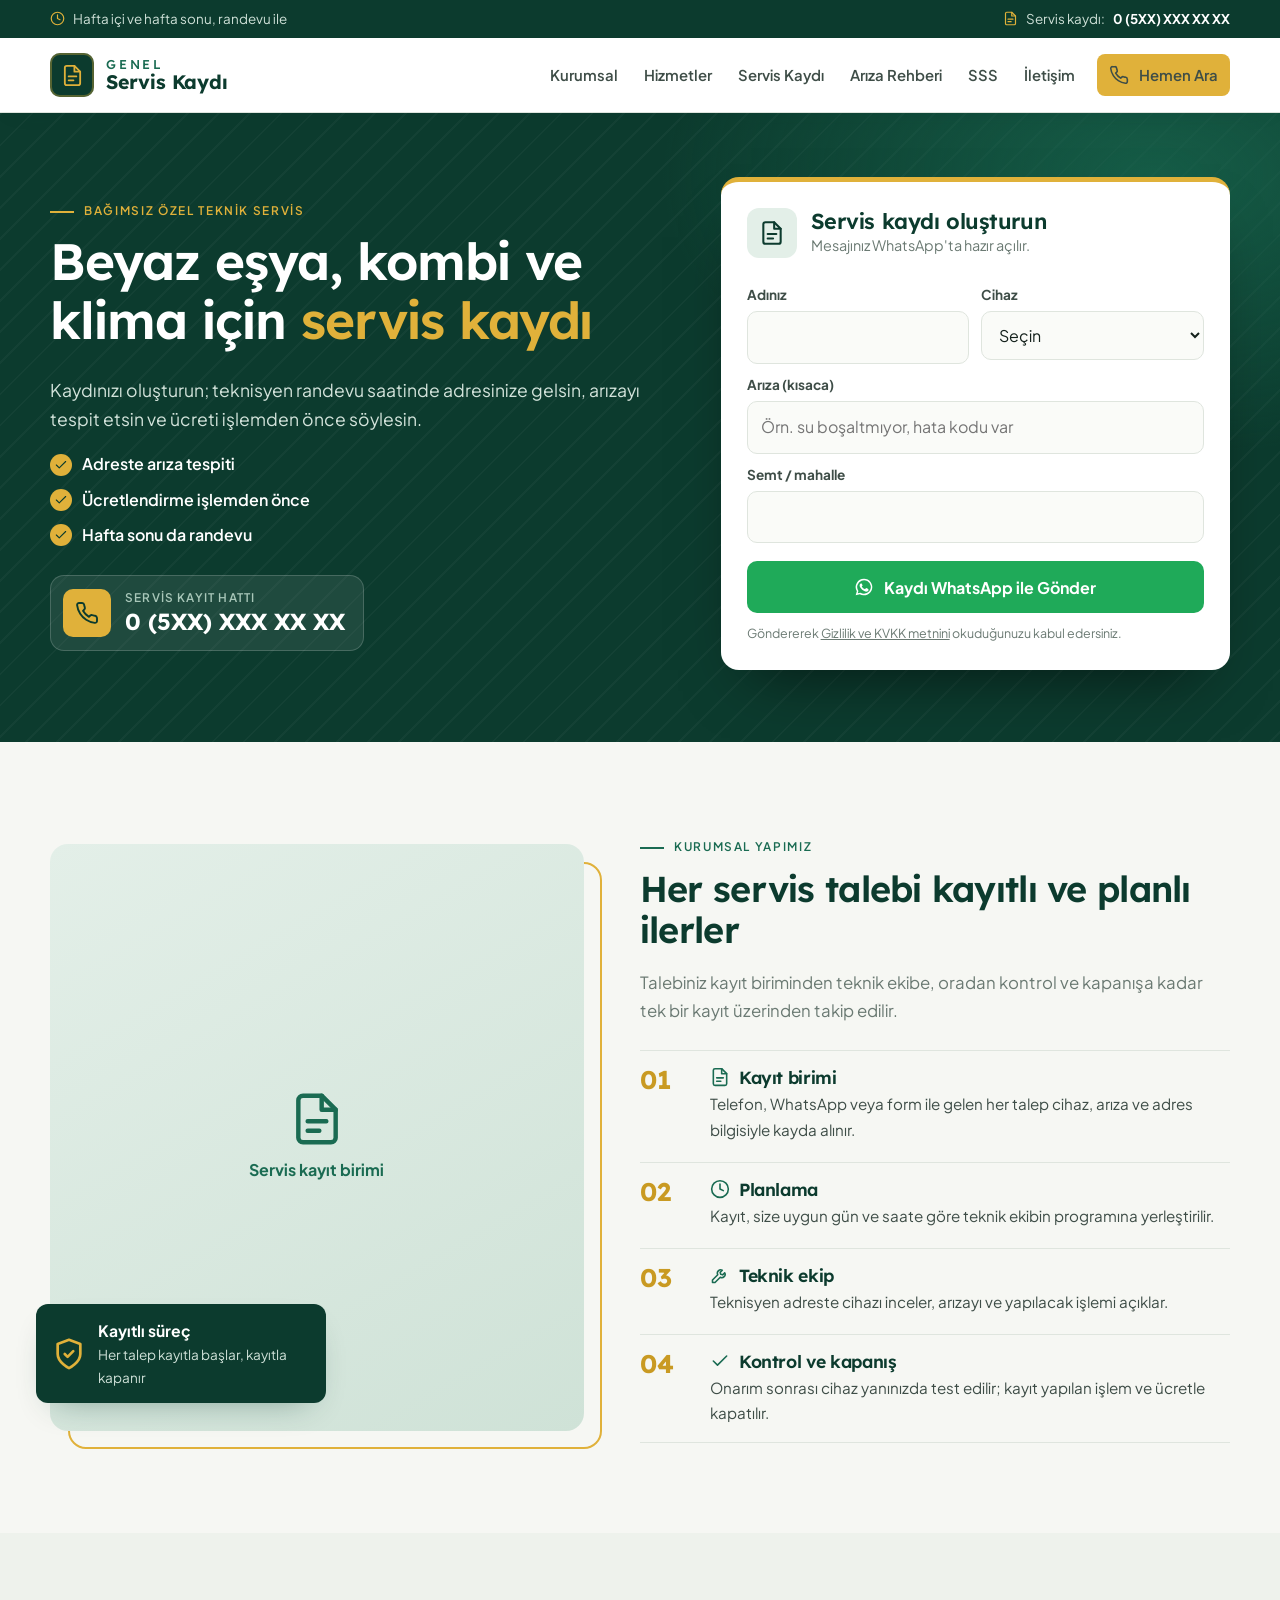
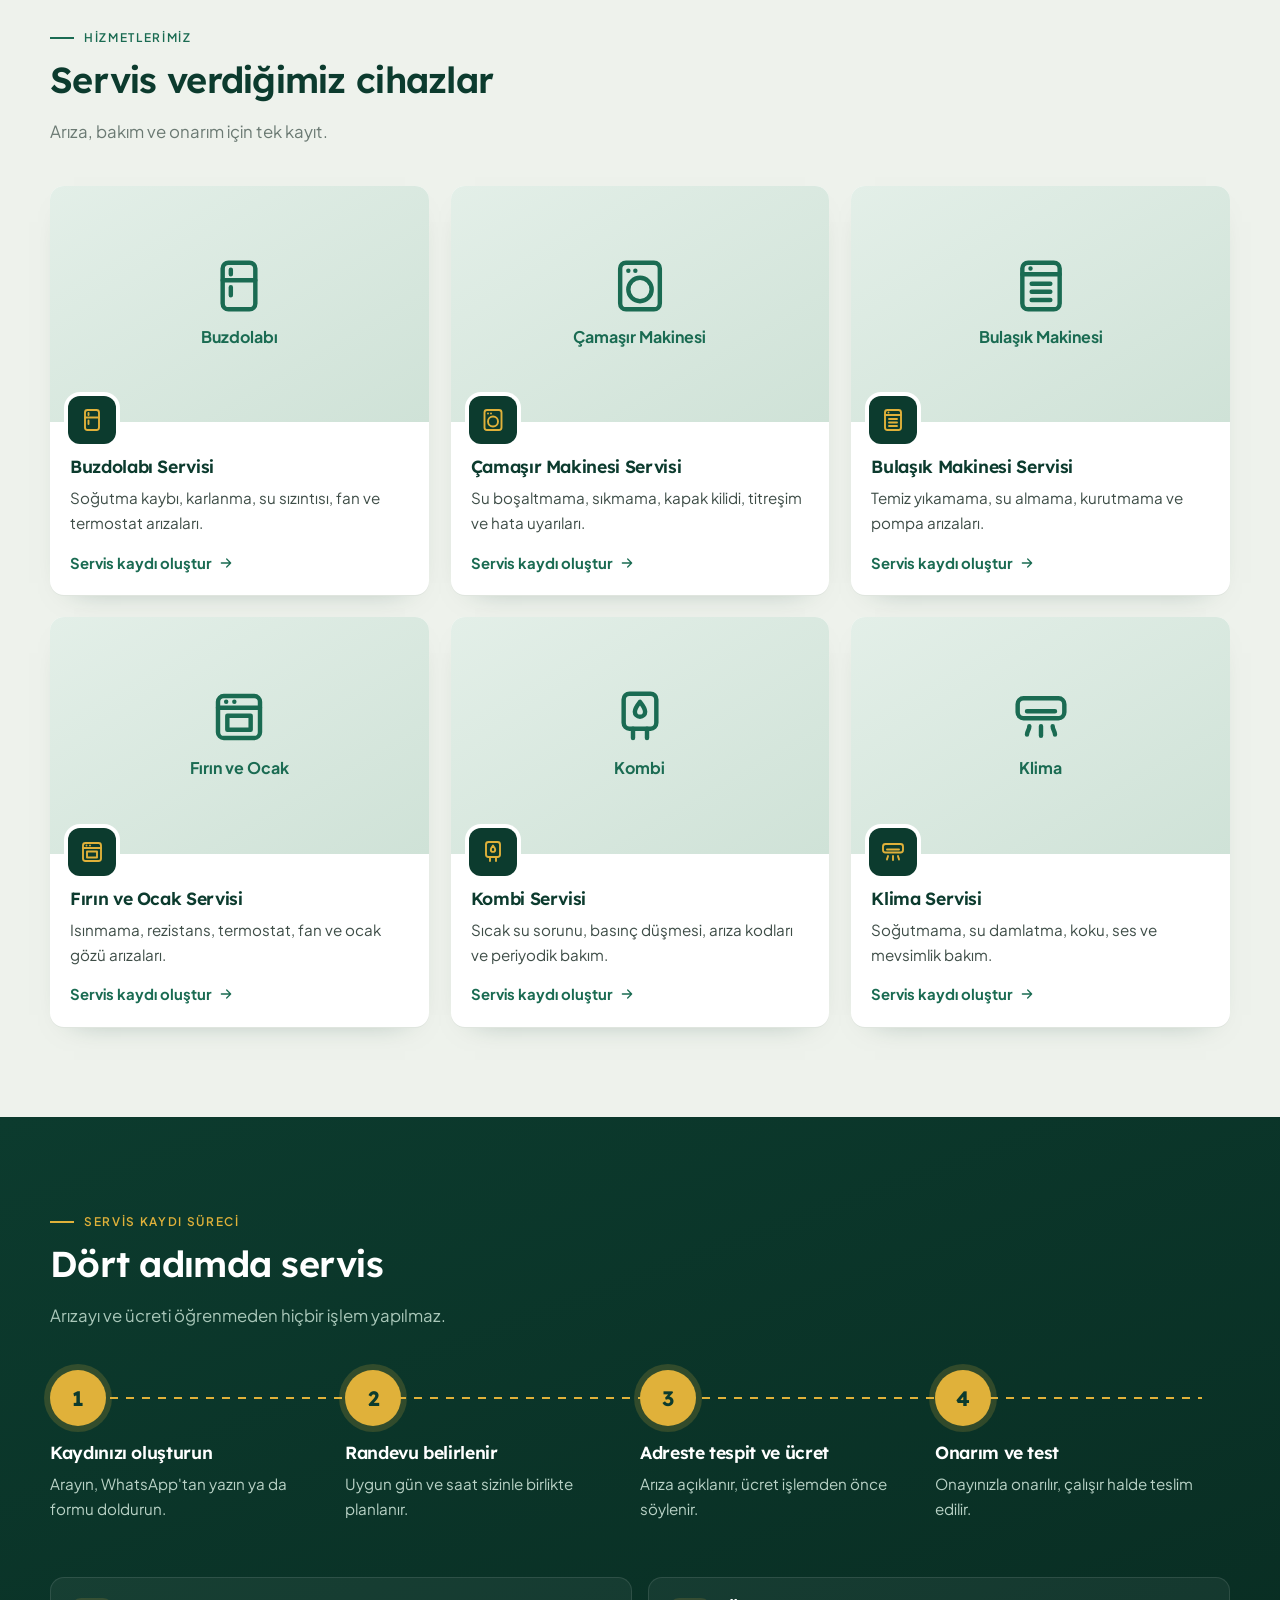
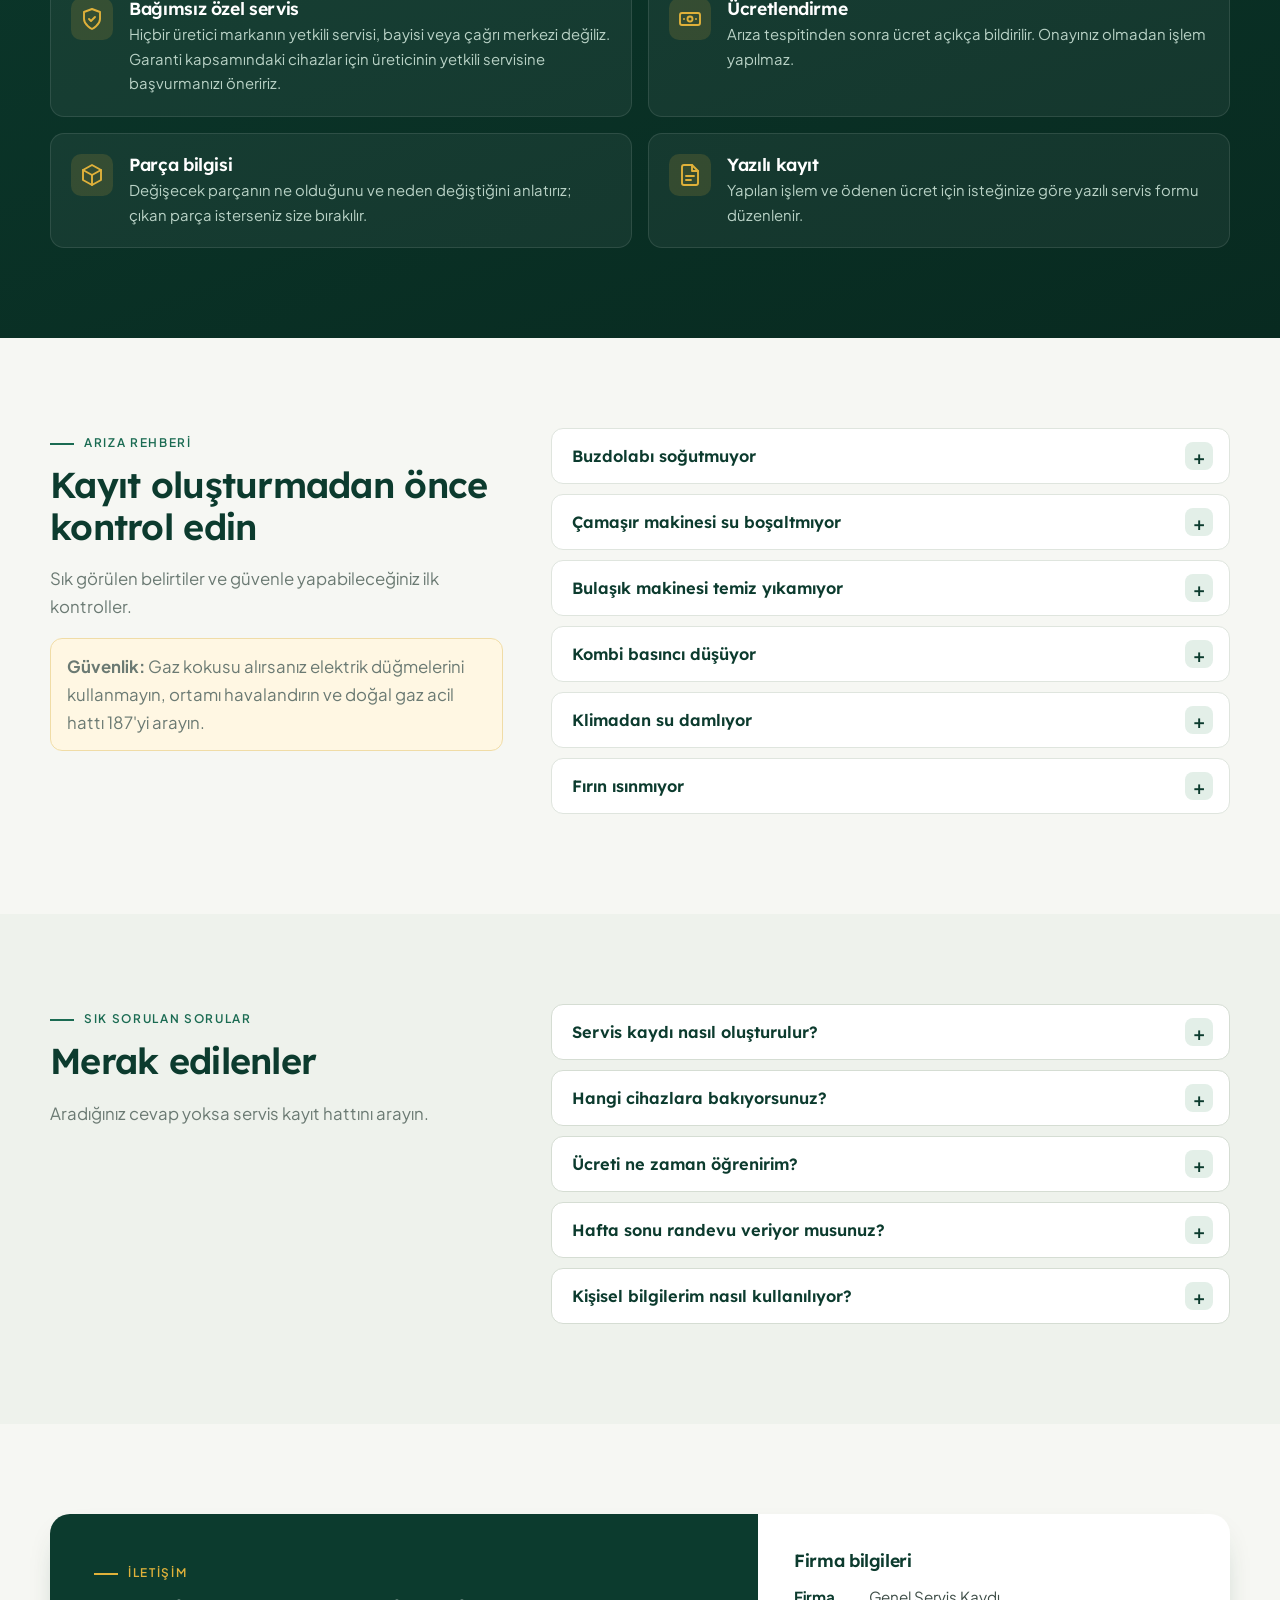
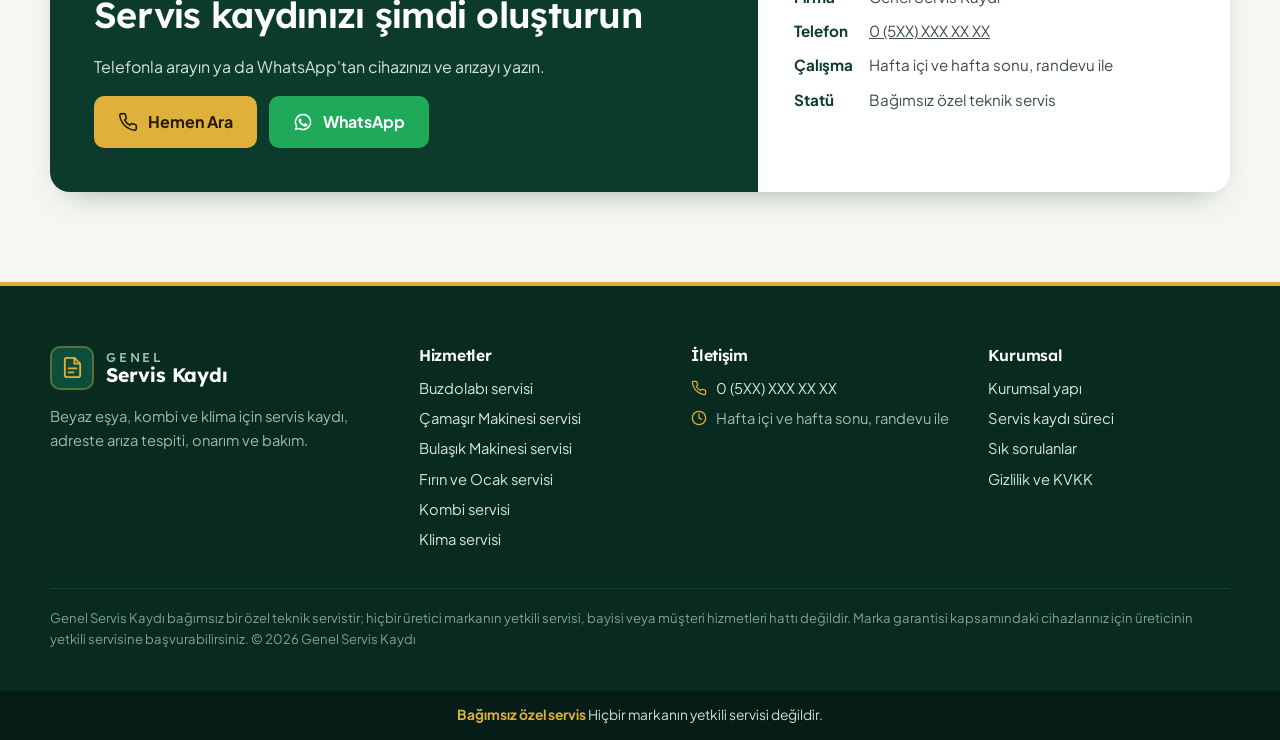
==== index.html @ e464fee7 "Genel Servis Kaydı: tek sayfa kurumsal site (yeşil/altın), kayıt formu, bot tuzakları, görsel prompt" ====
<!doctype html>
<html lang="tr"><head>
<meta charset="utf-8"><meta name="viewport" content="width=device-width,initial-scale=1,viewport-fit=cover">

<title>Beyaz Eşya, Kombi ve Klima Servis Kaydı | Genel Servis Kaydı</title>
<meta name="description" content="Buzdolabı, çamaşır makinesi, bulaşık makinesi, fırın, kombi ve klima için servis kaydı oluşturun. Adreste arıza tespiti, ücret işlemden önce, onayınız olmadan işlem yok. Bağımsız özel teknik servis.">
<meta name="robots" content="noindex,nofollow">
<link rel="canonical" href="https://genelserviskaydi.net.tr/">
<meta name="theme-color" content="#0c3b2e">
<meta property="og:type" content="website"><meta property="og:locale" content="tr_TR"><meta property="og:site_name" content="Genel Servis Kaydı">
<meta property="og:title" content="Beyaz Eşya, Kombi ve Klima Servis Kaydı | Genel Servis Kaydı"><meta property="og:description" content="Buzdolabı, çamaşır makinesi, bulaşık makinesi, fırın, kombi ve klima için servis kaydı oluşturun. Adreste arıza tespiti, ücret işlemden önce, onayınız olmadan işlem yok. Bağımsız özel teknik servis."><meta property="og:url" content="https://genelserviskaydi.net.tr/">
<meta name="twitter:card" content="summary_large_image">
<link rel="icon" href="favicon.svg" type="image/svg+xml">
<link rel="preconnect" href="https://fonts.googleapis.com"><link rel="preconnect" href="https://fonts.gstatic.com" crossorigin>
<link rel="stylesheet" href="https://fonts.googleapis.com/css2?family=Plus+Jakarta+Sans:wght@400;500;600;700&family=Lexend:wght@500;600;700&display=swap" media="print" onload="this.media='all'"><noscript><link rel="stylesheet" href="https://fonts.googleapis.com/css2?family=Plus+Jakarta+Sans:wght@400;500;600;700&family=Lexend:wght@500;600;700&display=swap"></noscript>
<style>:root{--ink:#14211c;--ink2:#3e4d47;--muted:#6b7a73;--bg:#f6f7f3;--acik:#eef2ec;--line:#dfe5de;--yesil:#0c3b2e;--yesil2:#0f4d3b;--yesil3:#1a6b52;--yesil-soft:#e3efe8;--altin:#e0b13a;--altin2:#c99a22;--wa:#1faa59;--r:14px;--sh:0 14px 34px -18px rgba(12,59,46,.45);--f:'Plus Jakarta Sans',system-ui,-apple-system,'Segoe UI',Roboto,sans-serif;--fh:'Lexend','Plus Jakarta Sans',system-ui,sans-serif}
*{box-sizing:border-box}html{scroll-behavior:smooth;-webkit-text-size-adjust:100%}
body{margin:0;font:400 16px/1.65 var(--f);color:var(--ink);background:var(--bg)}
img,svg{display:block;max-width:100%}a{color:inherit}
h1,h2,h3{font-family:var(--fh);line-height:1.15;margin:0 0 .5em;letter-spacing:-.02em;font-weight:600}
h1{font-size:clamp(2rem,4.8vw,3.2rem)}h2{font-size:clamp(1.55rem,3.2vw,2.25rem)}h3{font-size:1.1rem}
p{margin:0 0 1em}.kap{width:min(1180px,100% - 32px);margin-inline:auto}.dar{width:min(860px,100% - 32px)}
:focus-visible{outline:3px solid var(--altin);outline-offset:3px;border-radius:6px}
/* üst bilgi şeridi (yalnız masaüstü) */
.bilgi{background:var(--yesil);color:#cfe1d8;font-size:.84rem}
.bilgi .kap{display:flex;justify-content:space-between;gap:20px;min-height:38px;align-items:center}
.bilgi span{display:flex;align-items:center;gap:8px}.bilgi svg{width:15px;height:15px;color:var(--altin)}
.bilgi a{color:#fff;font-weight:700;text-decoration:none}
/* başlık */
.ust{position:sticky;top:0;z-index:40;background:#fff;border-bottom:1px solid var(--line);box-shadow:0 8px 24px -20px rgba(12,59,46,.6)}
.ust .kap{display:flex;align-items:center;gap:18px;min-height:74px}
.logo{display:flex;align-items:center;gap:12px;text-decoration:none;color:var(--yesil)}
.logo-isaret{width:44px;height:44px;border-radius:10px;background:var(--yesil);color:var(--altin);display:grid;place-items:center;flex:none;box-shadow:inset 0 0 0 2px rgba(224,177,58,.35)}
.logo-isaret svg{width:23px;height:23px}
.logo-ad{font:500 .8rem/1.1 var(--fh);letter-spacing:.22em;text-transform:uppercase;color:var(--yesil3)}
.logo-ad b{display:block;font:700 1.22rem/1.1 var(--fh);letter-spacing:-.01em;text-transform:none;color:var(--yesil)}
.logo-acik{color:#fff}.logo-acik .logo-ad{color:#9cc3b2}.logo-acik .logo-ad b{color:#fff}.logo-acik .logo-isaret{background:var(--yesil2)}
.menu{margin-left:auto;display:flex;align-items:center;gap:2px}
.menu a{text-decoration:none;font-weight:600;font-size:.93rem;color:var(--ink2);padding:8px 12px;border-radius:8px;position:relative}
.menu a:not(.btn):hover{color:var(--yesil)}
.menu a:not(.btn)::after{content:"";position:absolute;left:12px;right:12px;bottom:3px;height:2px;background:var(--altin);transform:scaleX(0);transition:transform .2s}
.menu a:not(.btn):hover::after{transform:scaleX(1)}
.menu .btn{margin-left:8px}
.menu-ac{display:none;margin-left:auto;background:none;border:1px solid var(--line);border-radius:10px;width:46px;height:46px;cursor:pointer;color:var(--yesil)}
.menu-ac svg{width:24px;height:24px;margin:auto}
/* düğmeler */
.btn{display:inline-flex;align-items:center;justify-content:center;gap:10px;min-height:52px;padding:0 24px;border-radius:10px;font:700 1rem var(--f);text-decoration:none;border:0;cursor:pointer;transition:transform .15s,background .15s}
.btn svg{width:20px;height:20px;flex:none}.btn:active{transform:translateY(1px)}
.btn-ara{background:var(--altin);color:#231a00}.btn-ara:hover{background:var(--altin2)}
.btn-wa{background:var(--wa);color:#fff}.btn-wa:hover{background:#178f4a}
.btn-cizgi{background:transparent;color:var(--yesil);border:2px solid var(--yesil)}
.btn-kucuk{min-height:42px;padding:0 16px;font-size:.92rem}
.dugmeler{display:flex;flex-wrap:wrap;gap:12px}
.etiket{display:inline-block;font:600 .74rem var(--f);letter-spacing:.14em;text-transform:uppercase;color:var(--altin);margin-bottom:14px;padding-left:34px;position:relative}
.etiket::before{content:"";position:absolute;left:0;top:50%;width:24px;height:2px;background:currentColor}
.etiket.koyu{color:var(--yesil3)}
/* 1 — hero + kayıt formu */
.hero{position:relative;background:var(--yesil);color:#fff;overflow:hidden;padding:64px 0 72px}
.hero::before{content:"";position:absolute;inset:0;background:radial-gradient(700px 400px at 90% 10%,rgba(26,107,82,.7),transparent 70%),repeating-linear-gradient(135deg,rgba(255,255,255,.03) 0 2px,transparent 2px 22px)}
.hero-arka{position:absolute;inset:0}.hero-arka img{width:100%;height:100%;object-fit:cover;object-position:60% 40%}
.hero.foto .hero-arka::after{content:"";position:absolute;inset:0;background:linear-gradient(90deg,rgba(9,44,34,.95) 0,rgba(9,44,34,.82) 40%,rgba(9,44,34,.45) 100%)}
.hero-izgara{position:relative;z-index:1;display:grid;grid-template-columns:1.1fr .9fr;gap:48px;align-items:center}
.hero h1{color:#fff}.hero h1 span{color:var(--altin)}
.hero .giris{font-size:1.1rem;color:#d3e3db;max-width:34em}
.hero-liste{list-style:none;padding:0;margin:0 0 26px;display:grid;gap:9px}
.hero-liste li{display:flex;align-items:center;gap:10px;font-weight:600}
.hero-liste svg{width:22px;height:22px;padding:4px;border-radius:50%;background:var(--altin);color:var(--yesil);flex:none}
.hero-tel{display:inline-flex;align-items:center;gap:14px;background:rgba(255,255,255,.08);border:1px solid rgba(255,255,255,.18);border-radius:var(--r);padding:12px 18px 12px 12px}
.ht-ikon{width:48px;height:48px;border-radius:10px;background:var(--altin);color:var(--yesil);display:grid;place-items:center}.ht-ikon svg{width:24px;height:24px}
.hero-tel small{display:block;font-size:.74rem;letter-spacing:.1em;text-transform:uppercase;color:#a9c7b9;font-weight:600}
.hero-tel a{font:700 1.45rem var(--fh);color:#fff;text-decoration:none}
.kayit-form{background:#fff;color:var(--ink);border-radius:18px;padding:26px;box-shadow:0 30px 60px -30px rgba(0,0,0,.6);border-top:5px solid var(--altin)}
.kf-bas{display:flex;gap:14px;align-items:center;margin-bottom:16px}
.kf-ikon{width:50px;height:50px;border-radius:12px;background:var(--yesil-soft);color:var(--yesil);display:grid;place-items:center;flex:none}.kf-ikon svg{width:26px;height:26px}
.kf-bas h2{font-size:1.35rem;margin:0;color:var(--yesil)}.kf-bas p{margin:0;color:var(--muted);font-size:.9rem}
.kf-izgara{display:grid;grid-template-columns:1fr 1fr;gap:0 12px}.kf-izgara .tam{grid-column:1/-1}
.kayit-form label{display:block;font-weight:700;font-size:.85rem;margin:10px 0 5px;color:var(--ink2)}
.kayit-form input,.kayit-form select{width:100%;font:inherit;font-size:16px;padding:12px 13px;border:1.5px solid var(--line);border-radius:10px;background:#fafbf8;color:var(--ink)}
.kayit-form input:focus,.kayit-form select:focus{border-color:var(--yesil3);outline:none;background:#fff}
.kayit-form .btn{width:100%;margin-top:18px}
.kvkk{font-size:.78rem;color:var(--muted);margin:10px 0 0}
.bal{position:absolute;left:-9999px;width:1px;height:1px;overflow:hidden}
/* bölümler */
.bolum{padding:90px 0}.bolum.acik{background:var(--acik)}
.bolum.yesil{background:linear-gradient(160deg,var(--yesil),#082a20);color:#dbe8e1}.bolum.yesil h2,.bolum.yesil h3{color:#fff}.bolum.yesil .bas p{color:#a9c7b9}
.bas{max-width:680px;margin-bottom:40px}.bas p{color:var(--muted);font-size:1.05rem}.bas h2{color:var(--yesil)}
.bas-p{color:var(--muted);font-size:1.05rem}
/* 2 — kurumsal yapı */
.kurumsal{display:grid;grid-template-columns:.95fr 1.05fr;gap:56px;align-items:center}
.kurumsal h2{color:var(--yesil)}
.kur-gorsel{position:relative;border-radius:18px;overflow:visible}
.kur-gorsel>img,.kur-gorsel>.yt{border-radius:18px;aspect-ratio:4/4.4;object-fit:cover;width:100%;height:auto}
.kur-gorsel::before{content:"";position:absolute;inset:18px -18px -18px 18px;border:2px solid var(--altin);border-radius:18px;z-index:-1}
.kur-rozet{position:absolute;left:-14px;bottom:28px;background:var(--yesil);color:#fff;border-radius:12px;padding:14px 16px;display:flex;gap:12px;align-items:center;max-width:290px;box-shadow:var(--sh);font-size:.85rem;color:#cfe1d8}
.kur-rozet b{display:block;color:#fff;font-size:.98rem}.kur-rozet svg{width:34px;height:34px;color:var(--altin);flex:none}
.yt{display:grid;place-items:center;align-content:center;gap:10px;background:linear-gradient(150deg,var(--yesil-soft),#cfe2d7);color:var(--yesil3);font-weight:700}
.yt svg{width:56px;height:56px}
.yapi{list-style:none;padding:0;margin:26px 0 0;display:grid;gap:4px}
.yapi li{display:grid;grid-template-columns:54px 1fr;gap:16px;padding:16px 0;border-top:1px solid var(--line)}
.yapi li:last-child{border-bottom:1px solid var(--line)}
.y-no{font:700 1.6rem var(--fh);color:var(--altin2);line-height:1}
.yapi h3{display:flex;align-items:center;gap:9px;margin:0 0 4px;color:var(--yesil)}.yapi h3 svg{width:20px;height:20px;color:var(--yesil3)}
.yapi p{margin:0;color:var(--ink2);font-size:.95rem}
/* 3 — hizmetler */
.hizmetler{display:grid;grid-template-columns:repeat(3,1fr);gap:22px}
.hizmet{background:#fff;border-radius:var(--r);overflow:hidden;box-shadow:0 1px 0 var(--line),0 12px 30px -24px rgba(12,59,46,.5);display:flex;flex-direction:column;transition:transform .2s,box-shadow .2s}
.hizmet:hover{transform:translateY(-3px);box-shadow:var(--sh)}
.h-foto{position:relative;aspect-ratio:16/10}.h-foto img,.h-foto .yt{width:100%;height:100%;object-fit:cover}
.h-ikon{position:absolute;left:18px;bottom:-22px;width:48px;height:48px;border-radius:12px;background:var(--yesil);color:var(--altin);display:grid;place-items:center;box-shadow:0 0 0 4px #fff}.h-ikon svg{width:24px;height:24px}
.h-ic{padding:34px 20px 20px;display:flex;flex-direction:column;flex:1}
.h-ic h3{color:var(--yesil)}.h-ic p{color:var(--ink2);font-size:.95rem;flex:1}
.h-ic a{display:inline-flex;align-items:center;gap:6px;font-weight:700;color:var(--yesil3);text-decoration:none;font-size:.93rem}.h-ic a svg{width:16px;height:16px;transition:transform .2s}.h-ic a:hover svg{transform:translateX(3px)}
/* 4 — süreç */
.adimlar{list-style:none;padding:0;margin:0;display:grid;grid-template-columns:repeat(4,1fr);gap:0;position:relative}
.adimlar::before{content:"";position:absolute;left:28px;right:28px;top:27px;height:2px;background:repeating-linear-gradient(90deg,var(--altin) 0 8px,transparent 8px 16px)}
.adimlar li{position:relative;padding-right:20px}
.a-no{position:relative;display:grid;place-items:center;width:56px;height:56px;border-radius:50%;background:var(--altin);color:var(--yesil);font:700 1.3rem var(--fh);margin-bottom:16px;box-shadow:0 0 0 6px rgba(224,177,58,.18)}
.adimlar p{color:#b9d2c6;font-size:.95rem;margin:0}
.ilkeler{margin-top:56px;display:grid;grid-template-columns:repeat(2,1fr);gap:16px}
.ilke{display:flex;gap:16px;background:rgba(255,255,255,.05);border:1px solid rgba(255,255,255,.1);border-radius:var(--r);padding:20px}
.ilke svg{width:42px;height:42px;padding:9px;border-radius:10px;background:rgba(224,177,58,.15);color:var(--altin);flex:none}
.ilke h3{margin-bottom:4px}.ilke p{margin:0;color:#b9d2c6;font-size:.93rem}
/* 5-6 — rehber ve SSS */
.iki-kolon{display:grid;grid-template-columns:.8fr 1.2fr;gap:48px;align-items:start}
.iki-kolon .bas{position:sticky;top:110px;margin:0}
.akordeon details{background:#fff;border:1px solid var(--line);border-radius:12px;margin-bottom:10px;overflow:hidden}
.bolum.acik .akordeon details{border-color:#d5ddd3}
.akordeon summary{cursor:pointer;list-style:none;padding:17px 54px 17px 20px;font:600 1.02rem var(--fh);color:var(--yesil);position:relative}
.akordeon summary::-webkit-details-marker{display:none}
.akordeon summary::after{content:"+";position:absolute;right:16px;top:50%;transform:translateY(-50%);width:28px;height:28px;border-radius:8px;background:var(--yesil-soft);color:var(--yesil);display:grid;place-items:center;font:600 1.2rem/1 var(--f)}
.akordeon details[open] summary::after{content:"–";background:var(--altin)}
.akordeon details[open]{border-left:4px solid var(--altin)}
.akordeon details p{padding:0 20px 18px;margin:0;color:var(--ink2)}
.uyari-kutu{margin-top:18px;padding:14px 16px;border-radius:12px;background:#fff7e3;border:1px solid #f0dca6;color:#6a4d05;font-size:.92rem}
/* 7 — iletişim */
.iletisim-kutu{display:grid;grid-template-columns:1.2fr .8fr;gap:0;border-radius:20px;overflow:hidden;box-shadow:var(--sh)}
.ik-sol{background:var(--yesil);color:#d3e3db;padding:44px}
.ik-sol h2{color:#fff}
.firma{background:#fff;padding:36px;font-size:.95rem}
.firma h3{color:var(--yesil);margin-bottom:14px}
.firma dl{margin:0;display:grid;grid-template-columns:auto 1fr;gap:9px 16px}.firma dt{font-weight:700;color:var(--yesil)}.firma dd{margin:0;color:var(--ink2)}
/* alt */
footer{background:#082a20;color:#9fbcae;padding:60px 0 0;font-size:.92rem;border-top:4px solid var(--altin)}
.alt-izgara{display:grid;grid-template-columns:1.4fr 1fr 1.1fr 1fr;gap:30px}
footer .logo{margin-bottom:14px}
footer h3{color:#fff;font-size:.98rem;margin-bottom:12px}footer ul{list-style:none;padding:0;margin:0}footer li{margin:6px 0}
footer a{color:#d6e6de;text-decoration:none}footer a:hover{color:var(--altin)}
.ik-liste li{display:flex;gap:9px;align-items:center}.ik-liste svg{width:16px;height:16px;color:var(--altin);flex:none}
.yasal{grid-column:1/-1;border-top:1px solid #16402f;padding-top:18px;font-size:.82rem;color:#7fa293}
.serit{background:#051d16;color:#cfe1d8;font-size:.86rem;text-align:center;padding:13px 16px;margin-top:28px}
.serit b{color:var(--altin)}
/* sabit mobil çubuk */
.yapiskan{position:fixed;left:0;right:0;bottom:0;z-index:50;display:none;gap:10px;padding:10px 12px calc(10px + env(safe-area-inset-bottom));background:rgba(255,255,255,.97);border-top:1px solid var(--line);box-shadow:0 -8px 24px -12px rgba(0,0,0,.25)}
.yapiskan .btn{flex:1;min-height:50px;padding:0 10px}
/* alt sayfalar */
.metin{background:#fff;border:1px solid var(--line);border-radius:var(--r);padding:32px clamp(18px,4vw,40px);margin:40px auto 70px}
.metin h1{font-size:clamp(1.7rem,4vw,2.3rem);color:var(--yesil)}.metin h2{font-size:1.25rem;margin-top:1.6em;color:var(--yesil)}.metin p{color:var(--ink2)}
@media (max-width:1080px){.menu a{padding:8px 9px;font-size:.9rem}}
@media (max-width:1020px){.hero-izgara{grid-template-columns:1fr;gap:34px}.kurumsal{grid-template-columns:1fr;gap:44px}.kur-gorsel{max-width:520px}.hizmetler{grid-template-columns:repeat(2,1fr)}.adimlar{grid-template-columns:repeat(2,1fr);gap:28px}.adimlar::before{display:none}.iki-kolon{grid-template-columns:1fr;gap:24px}.iki-kolon .bas{position:static}.iletisim-kutu{grid-template-columns:1fr}.alt-izgara{grid-template-columns:1fr 1fr}}
@media (max-width:900px){.bilgi{display:none}.menu-ac{display:block}.menu{display:none;position:absolute;top:100%;left:0;right:0;flex-direction:column;align-items:stretch;background:#fff;border-bottom:1px solid var(--line);padding:10px 16px 16px;gap:2px;box-shadow:var(--sh)}.menu.acik{display:flex}.menu a{padding:13px 12px;font-size:1rem}.menu a:not(.btn)::after{display:none}.menu .btn{margin:8px 0 0}.yapiskan{display:flex}footer .serit{padding-bottom:calc(86px + env(safe-area-inset-bottom))}}
@media (max-width:640px){.bolum{padding:62px 0}.hero{padding:36px 0 44px}.hero.foto .hero-arka::after{background:linear-gradient(180deg,rgba(9,44,34,.9),rgba(9,44,34,.96))}.kf-izgara{grid-template-columns:1fr}.kayit-form{padding:20px}.hizmetler,.adimlar,.ilkeler{grid-template-columns:1fr}.ik-sol,.firma{padding:26px 22px}.alt-izgara{grid-template-columns:1fr}.kur-gorsel::before{inset:12px -8px -12px 12px}.kur-rozet{left:10px;right:10px;bottom:-24px;max-width:none}.hero-tel a{font-size:1.25rem}.serit{font-size:.78rem}}
@media (prefers-reduced-motion:reduce){html{scroll-behavior:auto}*{transition:none!important}}
</style>
<script type="application/ld+json">{"@context": "https://schema.org", "@type": "WebSite", "name": "Genel Servis Kaydı", "url": "https://genelserviskaydi.net.tr/", "inLanguage": "tr-TR"}</script><script type="application/ld+json">{"@context": "https://schema.org", "@type": "FAQPage", "mainEntity": [{"@type": "Question", "name": "Servis kaydı nasıl oluşturulur?", "acceptedAnswer": {"@type": "Answer", "text": "Telefonla arayabilir, WhatsApp'tan yazabilir ya da sayfadaki formu doldurabilirsiniz. Form mesajınızı WhatsApp'ta hazır açar, siz yalnızca gönderirsiniz."}}, {"@type": "Question", "name": "Hangi cihazlara bakıyorsunuz?", "acceptedAnswer": {"@type": "Answer", "text": "Buzdolabı, çamaşır makinesi, bulaşık makinesi, fırın ve ocak gibi beyaz eşyalar ile kombi ve klimalara arıza, bakım ve onarım hizmeti veriyoruz."}}, {"@type": "Question", "name": "Ücreti ne zaman öğrenirim?", "acceptedAnswer": {"@type": "Answer", "text": "Arıza tespitinden sonra, işleme başlamadan önce. Onay vermezseniz işlem yapılmaz."}}, {"@type": "Question", "name": "Hafta sonu randevu veriyor musunuz?", "acceptedAnswer": {"@type": "Answer", "text": "Evet, hafta içi ve hafta sonu randevu ile adreste servis veriyoruz."}}, {"@type": "Question", "name": "Kişisel bilgilerim nasıl kullanılıyor?", "acceptedAnswer": {"@type": "Answer", "text": "Paylaştığınız ad, telefon ve adres yalnızca servis kaydınız için kullanılır. Ayrıntılar Gizlilik ve KVKK sayfamızdadır."}}]}</script><script type="application/ld+json">{"@context": "https://schema.org", "@type": "Service", "serviceType": "Beyaz eşya, kombi ve klima teknik servisi", "provider": {"@type": "Organization", "name": "Genel Servis Kaydı", "url": "https://genelserviskaydi.net.tr/"}, "hasOfferCatalog": {"@type": "OfferCatalog", "name": "Servis hizmetleri", "itemListElement": [{"@type": "Offer", "itemOffered": {"@type": "Service", "name": "Buzdolabı servisi"}}, {"@type": "Offer", "itemOffered": {"@type": "Service", "name": "Çamaşır Makinesi servisi"}}, {"@type": "Offer", "itemOffered": {"@type": "Service", "name": "Bulaşık Makinesi servisi"}}, {"@type": "Offer", "itemOffered": {"@type": "Service", "name": "Fırın ve Ocak servisi"}}, {"@type": "Offer", "itemOffered": {"@type": "Service", "name": "Kombi servisi"}}, {"@type": "Offer", "itemOffered": {"@type": "Service", "name": "Klima servisi"}}]}}</script>
</head><body><div class="bilgi"><div class="kap"><span><svg viewBox="0 0 24 24" fill="none" stroke="currentColor" stroke-width="1.9" stroke-linecap="round" stroke-linejoin="round" aria-hidden="true"><circle cx="12" cy="12" r="10"/><path d="M12 6v6l4 2"/></svg>Hafta içi ve hafta sonu, randevu ile</span><span><svg viewBox="0 0 24 24" fill="none" stroke="currentColor" stroke-width="1.9" stroke-linecap="round" stroke-linejoin="round" aria-hidden="true"><path d="M14 2H6a2 2 0 0 0-2 2v16a2 2 0 0 0 2 2h12a2 2 0 0 0 2-2V8z"/><path d="M14 2v6h6M8 13h8M8 17h5"/></svg>Servis kaydı: <a href="#kayit" data-olay="arama_tiklama" data-konum="bilgi">0 (5XX) XXX XX XX</a></span></div></div>
<header class="ust"><div class="kap">
<a class="logo" href="#ust" aria-label="Genel Servis Kaydı ana sayfa"><span class="logo-isaret"><svg viewBox="0 0 24 24" fill="none" stroke="currentColor" stroke-width="1.9" stroke-linecap="round" stroke-linejoin="round" aria-hidden="true"><path d="M14 2H6a2 2 0 0 0-2 2v16a2 2 0 0 0 2 2h12a2 2 0 0 0 2-2V8z"/><path d="M14 2v6h6M8 13h8M8 17h5"/></svg></span><span class="logo-ad">Genel<b>Servis Kaydı</b></span></a>
<button class="menu-ac" type="button" aria-label="Menüyü aç" aria-expanded="false" aria-controls="menu"><svg viewBox="0 0 24 24" fill="none" stroke="currentColor" stroke-width="1.9" stroke-linecap="round" stroke-linejoin="round" aria-hidden="true"><path d="M4 7h16M4 12h16M4 17h16"/></svg></button>
<nav class="menu" id="menu" aria-label="Ana menü">
<a href="#kurumsal">Kurumsal</a><a href="#hizmetler">Hizmetler</a><a href="#surec">Servis Kaydı</a><a href="#rehber">Arıza Rehberi</a><a href="#sss">SSS</a><a href="#iletisim">İletişim</a>
<a class="btn btn-ara btn-kucuk" href="#kayit" data-olay="arama_tiklama" data-konum="menu"><svg viewBox="0 0 24 24" fill="none" stroke="currentColor" stroke-width="1.9" stroke-linecap="round" stroke-linejoin="round" aria-hidden="true"><path d="M22 16.9v3a2 2 0 0 1-2.2 2 19.8 19.8 0 0 1-8.6-3.1 19.5 19.5 0 0 1-6-6A19.8 19.8 0 0 1 2.1 4.2 2 2 0 0 1 4.1 2h3a2 2 0 0 1 2 1.7c.1.9.4 1.8.7 2.7a2 2 0 0 1-.5 2.1L8 9.8a16 16 0 0 0 6 6l1.3-1.3a2 2 0 0 1 2.1-.4c.9.3 1.8.6 2.7.7a2 2 0 0 1 1.7 2z"/></svg><span>Hemen Ara</span></a>
</nav></div></header>
<main id="ust">
<!-- 1 · GİRİŞ + SERVİS KAYDI -->
<section class="hero" aria-labelledby="h1">
<div class="hero-arka"></div>
<div class="kap hero-izgara">
<div class="hero-ic">
<span class="etiket">Bağımsız özel teknik servis</span>
<h1 id="h1">Beyaz eşya, kombi ve klima için <span>servis kaydı</span></h1>
<p class="giris">Kaydınızı oluşturun; teknisyen randevu saatinde adresinize gelsin, arızayı tespit etsin ve ücreti işlemden önce söylesin.</p>
<ul class="hero-liste"><li><svg viewBox="0 0 24 24" fill="none" stroke="currentColor" stroke-width="1.9" stroke-linecap="round" stroke-linejoin="round" aria-hidden="true"><path d="M20 6 9 17l-5-5"/></svg>Adreste arıza tespiti</li><li><svg viewBox="0 0 24 24" fill="none" stroke="currentColor" stroke-width="1.9" stroke-linecap="round" stroke-linejoin="round" aria-hidden="true"><path d="M20 6 9 17l-5-5"/></svg>Ücretlendirme işlemden önce</li><li><svg viewBox="0 0 24 24" fill="none" stroke="currentColor" stroke-width="1.9" stroke-linecap="round" stroke-linejoin="round" aria-hidden="true"><path d="M20 6 9 17l-5-5"/></svg>Hafta sonu da randevu</li></ul>
<div class="hero-tel"><span class="ht-ikon"><svg viewBox="0 0 24 24" fill="none" stroke="currentColor" stroke-width="1.9" stroke-linecap="round" stroke-linejoin="round" aria-hidden="true"><path d="M22 16.9v3a2 2 0 0 1-2.2 2 19.8 19.8 0 0 1-8.6-3.1 19.5 19.5 0 0 1-6-6A19.8 19.8 0 0 1 2.1 4.2 2 2 0 0 1 4.1 2h3a2 2 0 0 1 2 1.7c.1.9.4 1.8.7 2.7a2 2 0 0 1-.5 2.1L8 9.8a16 16 0 0 0 6 6l1.3-1.3a2 2 0 0 1 2.1-.4c.9.3 1.8.6 2.7.7a2 2 0 0 1 1.7 2z"/></svg></span><span><small>Servis kayıt hattı</small><a href="#kayit" data-olay="arama_tiklama" data-konum="hero-numara">0 (5XX) XXX XX XX</a></span></div>
</div>
<div class="hero-form" id="kayit" aria-labelledby="h-kayit"><form class="kayit-form" id="servis-formu" data-wa="" novalidate>
<div class="kf-bas"><span class="kf-ikon"><svg viewBox="0 0 24 24" fill="none" stroke="currentColor" stroke-width="1.9" stroke-linecap="round" stroke-linejoin="round" aria-hidden="true"><path d="M14 2H6a2 2 0 0 0-2 2v16a2 2 0 0 0 2 2h12a2 2 0 0 0 2-2V8z"/><path d="M14 2v6h6M8 13h8M8 17h5"/></svg></span><div><h2 id="h-kayit">Servis kaydı oluşturun</h2><p>Mesajınız WhatsApp'ta hazır açılır.</p></div></div>
<div class="kf-izgara">
<div><label for="f-ad">Adınız</label><input id="f-ad" name="ad" autocomplete="name" required></div>
<div><label for="f-cihaz">Cihaz</label><select id="f-cihaz" name="cihaz" required><option value="">Seçin</option><option>Buzdolabı</option><option>Çamaşır Makinesi</option><option>Bulaşık Makinesi</option><option>Fırın ve Ocak</option><option>Kombi</option><option>Klima</option><option>Diğer</option></select></div>
<div class="tam"><label for="f-ariza">Arıza (kısaca)</label><input id="f-ariza" name="ariza" placeholder="Örn. su boşaltmıyor, hata kodu var"></div>
<div class="tam"><label for="f-semt">Semt / mahalle</label><input id="f-semt" name="semt" autocomplete="address-level3"></div>
</div>
<div class="bal" aria-hidden="true"><label for="f-web">Web siteniz</label><input id="f-web" name="web_sitesi" tabindex="-1" autocomplete="off"></div>
<button class="btn btn-wa" type="submit"><svg viewBox="0 0 24 24" fill="currentColor" aria-hidden="true"><path d="M12 2a10 10 0 0 0-8.6 15.1L2 22l5-1.3A10 10 0 1 0 12 2zm0 18.2a8.2 8.2 0 0 1-4.2-1.2l-.3-.2-3 .8.8-2.9-.2-.3A8.2 8.2 0 1 1 12 20.2zm4.5-6.1c-.2-.1-1.5-.7-1.7-.8s-.4-.1-.6.1-.7.8-.8 1-.3.2-.6.1a6.7 6.7 0 0 1-3.3-2.9c-.2-.4.2-.4.7-1.3.1-.2 0-.3 0-.4l-.8-1.8c-.2-.5-.4-.4-.6-.4h-.5a1 1 0 0 0-.7.3 3 3 0 0 0-.9 2.2 5.2 5.2 0 0 0 1.1 2.7 11.8 11.8 0 0 0 4.5 4c1.7.7 2.3.8 3.2.6a2.7 2.7 0 0 0 1.8-1.2 2.2 2.2 0 0 0 .1-1.3c0-.1-.2-.2-.5-.3z"/></svg><span>Kaydı WhatsApp ile Gönder</span></button>
<p class="kvkk">Göndererek <a href="gizlilik.html">Gizlilik ve KVKK metnini</a> okuduğunuzu kabul edersiniz.</p>
</form></div>
</div></section>

<!-- 2 · KURUMSAL YAPI -->
<section class="bolum" id="kurumsal" aria-labelledby="h-kur"><div class="kap kurumsal">
<div class="kur-gorsel"><div class="yt"><svg viewBox="0 0 24 24" fill="none" stroke="currentColor" stroke-width="1.9" stroke-linecap="round" stroke-linejoin="round" aria-hidden="true"><path d="M14 2H6a2 2 0 0 0-2 2v16a2 2 0 0 0 2 2h12a2 2 0 0 0 2-2V8z"/><path d="M14 2v6h6M8 13h8M8 17h5"/></svg><span>Servis kayıt birimi</span></div><div class="kur-rozet"><svg viewBox="0 0 24 24" fill="none" stroke="currentColor" stroke-width="1.9" stroke-linecap="round" stroke-linejoin="round" aria-hidden="true"><path d="M12 22s8-4 8-10V5l-8-3-8 3v7c0 6 8 10 8 10z"/><path d="m9 12 2 2 4-4"/></svg><span><b>Kayıtlı süreç</b>Her talep kayıtla başlar, kayıtla kapanır</span></div></div>
<div>
<span class="etiket koyu">Kurumsal yapımız</span>
<h2 id="h-kur">Her servis talebi kayıtlı ve planlı ilerler</h2>
<p class="bas-p">Talebiniz kayıt biriminden teknik ekibe, oradan kontrol ve kapanışa kadar tek bir kayıt üzerinden takip edilir.</p>
<ol class="yapi"><li><span class="y-no">01</span><div><h3><svg viewBox="0 0 24 24" fill="none" stroke="currentColor" stroke-width="1.9" stroke-linecap="round" stroke-linejoin="round" aria-hidden="true"><path d="M14 2H6a2 2 0 0 0-2 2v16a2 2 0 0 0 2 2h12a2 2 0 0 0 2-2V8z"/><path d="M14 2v6h6M8 13h8M8 17h5"/></svg>Kayıt birimi</h3><p>Telefon, WhatsApp veya form ile gelen her talep cihaz, arıza ve adres bilgisiyle kayda alınır.</p></div></li><li><span class="y-no">02</span><div><h3><svg viewBox="0 0 24 24" fill="none" stroke="currentColor" stroke-width="1.9" stroke-linecap="round" stroke-linejoin="round" aria-hidden="true"><circle cx="12" cy="12" r="10"/><path d="M12 6v6l4 2"/></svg>Planlama</h3><p>Kayıt, size uygun gün ve saate göre teknik ekibin programına yerleştirilir.</p></div></li><li><span class="y-no">03</span><div><h3><svg viewBox="0 0 24 24" fill="none" stroke="currentColor" stroke-width="1.9" stroke-linecap="round" stroke-linejoin="round" aria-hidden="true"><path d="M14.7 6.3a4 4 0 0 0-5.4 5.4L3 18v3h3l6.3-6.3a4 4 0 0 0 5.4-5.4l-2.5 2.5-2.4-.6-.6-2.4z"/></svg>Teknik ekip</h3><p>Teknisyen adreste cihazı inceler, arızayı ve yapılacak işlemi açıklar.</p></div></li><li><span class="y-no">04</span><div><h3><svg viewBox="0 0 24 24" fill="none" stroke="currentColor" stroke-width="1.9" stroke-linecap="round" stroke-linejoin="round" aria-hidden="true"><path d="M20 6 9 17l-5-5"/></svg>Kontrol ve kapanış</h3><p>Onarım sonrası cihaz yanınızda test edilir; kayıt yapılan işlem ve ücretle kapatılır.</p></div></li></ol>
</div>
</div></section>

<!-- 3 · HİZMETLER -->
<section class="bolum acik" id="hizmetler" aria-labelledby="h-hiz"><div class="kap">
<div class="bas"><span class="etiket koyu">Hizmetlerimiz</span><h2 id="h-hiz">Servis verdiğimiz cihazlar</h2><p>Arıza, bakım ve onarım için tek kayıt.</p></div>
<div class="hizmetler"><article class="hizmet"><div class="h-foto"><div class="yt"><svg viewBox="0 0 24 24" fill="none" stroke="currentColor" stroke-width="1.9" stroke-linecap="round" stroke-linejoin="round" aria-hidden="true"><rect x="5" y="2" width="14" height="20" rx="2.5"/><path d="M5 9.5h14M8.5 5v2M8.5 12.5v3.5"/></svg><span>Buzdolabı</span></div><span class="h-ikon"><svg viewBox="0 0 24 24" fill="none" stroke="currentColor" stroke-width="1.9" stroke-linecap="round" stroke-linejoin="round" aria-hidden="true"><rect x="5" y="2" width="14" height="20" rx="2.5"/><path d="M5 9.5h14M8.5 5v2M8.5 12.5v3.5"/></svg></span></div><div class="h-ic"><h3>Buzdolabı Servisi</h3><p>Soğutma kaybı, karlanma, su sızıntısı, fan ve termostat arızaları.</p><a href="#kayit">Servis kaydı oluştur <svg viewBox="0 0 24 24" fill="none" stroke="currentColor" stroke-width="1.9" stroke-linecap="round" stroke-linejoin="round" aria-hidden="true"><path d="M5 12h14M13 6l6 6-6 6"/></svg></a></div></article><article class="hizmet"><div class="h-foto"><div class="yt"><svg viewBox="0 0 24 24" fill="none" stroke="currentColor" stroke-width="1.9" stroke-linecap="round" stroke-linejoin="round" aria-hidden="true"><rect x="3.5" y="2" width="17" height="20" rx="2.5"/><circle cx="12" cy="13.5" r="5"/><path d="M7 5.5h.01M10 5.5h.01"/></svg><span>Çamaşır Makinesi</span></div><span class="h-ikon"><svg viewBox="0 0 24 24" fill="none" stroke="currentColor" stroke-width="1.9" stroke-linecap="round" stroke-linejoin="round" aria-hidden="true"><rect x="3.5" y="2" width="17" height="20" rx="2.5"/><circle cx="12" cy="13.5" r="5"/><path d="M7 5.5h.01M10 5.5h.01"/></svg></span></div><div class="h-ic"><h3>Çamaşır Makinesi Servisi</h3><p>Su boşaltmama, sıkmama, kapak kilidi, titreşim ve hata uyarıları.</p><a href="#kayit">Servis kaydı oluştur <svg viewBox="0 0 24 24" fill="none" stroke="currentColor" stroke-width="1.9" stroke-linecap="round" stroke-linejoin="round" aria-hidden="true"><path d="M5 12h14M13 6l6 6-6 6"/></svg></a></div></article><article class="hizmet"><div class="h-foto"><div class="yt"><svg viewBox="0 0 24 24" fill="none" stroke="currentColor" stroke-width="1.9" stroke-linecap="round" stroke-linejoin="round" aria-hidden="true"><rect x="4" y="2" width="16" height="20" rx="2.5"/><path d="M4 7h16M7.5 4.5h.01M8 11h8M8 14.5h8M8 18h8"/></svg><span>Bulaşık Makinesi</span></div><span class="h-ikon"><svg viewBox="0 0 24 24" fill="none" stroke="currentColor" stroke-width="1.9" stroke-linecap="round" stroke-linejoin="round" aria-hidden="true"><rect x="4" y="2" width="16" height="20" rx="2.5"/><path d="M4 7h16M7.5 4.5h.01M8 11h8M8 14.5h8M8 18h8"/></svg></span></div><div class="h-ic"><h3>Bulaşık Makinesi Servisi</h3><p>Temiz yıkamama, su almama, kurutmama ve pompa arızaları.</p><a href="#kayit">Servis kaydı oluştur <svg viewBox="0 0 24 24" fill="none" stroke="currentColor" stroke-width="1.9" stroke-linecap="round" stroke-linejoin="round" aria-hidden="true"><path d="M5 12h14M13 6l6 6-6 6"/></svg></a></div></article><article class="hizmet"><div class="h-foto"><div class="yt"><svg viewBox="0 0 24 24" fill="none" stroke="currentColor" stroke-width="1.9" stroke-linecap="round" stroke-linejoin="round" aria-hidden="true"><rect x="3" y="3" width="18" height="18" rx="2.5"/><path d="M3 8h18M6.5 5.5h.01M10 5.5h.01M7 11.5h10v6H7z"/></svg><span>Fırın ve Ocak</span></div><span class="h-ikon"><svg viewBox="0 0 24 24" fill="none" stroke="currentColor" stroke-width="1.9" stroke-linecap="round" stroke-linejoin="round" aria-hidden="true"><rect x="3" y="3" width="18" height="18" rx="2.5"/><path d="M3 8h18M6.5 5.5h.01M10 5.5h.01M7 11.5h10v6H7z"/></svg></span></div><div class="h-ic"><h3>Fırın ve Ocak Servisi</h3><p>Isınmama, rezistans, termostat, fan ve ocak gözü arızaları.</p><a href="#kayit">Servis kaydı oluştur <svg viewBox="0 0 24 24" fill="none" stroke="currentColor" stroke-width="1.9" stroke-linecap="round" stroke-linejoin="round" aria-hidden="true"><path d="M5 12h14M13 6l6 6-6 6"/></svg></a></div></article><article class="hizmet"><div class="h-foto"><div class="yt"><svg viewBox="0 0 24 24" fill="none" stroke="currentColor" stroke-width="1.9" stroke-linecap="round" stroke-linejoin="round" aria-hidden="true"><rect x="5" y="2" width="14" height="15" rx="2.5"/><path d="M9 21v-4M15 21v-4M12 5.5c-1.6 2-2.2 3.2-2.2 4.2a2.2 2.2 0 0 0 4.4 0c0-1-.6-2.2-2.2-4.2z"/></svg><span>Kombi</span></div><span class="h-ikon"><svg viewBox="0 0 24 24" fill="none" stroke="currentColor" stroke-width="1.9" stroke-linecap="round" stroke-linejoin="round" aria-hidden="true"><rect x="5" y="2" width="14" height="15" rx="2.5"/><path d="M9 21v-4M15 21v-4M12 5.5c-1.6 2-2.2 3.2-2.2 4.2a2.2 2.2 0 0 0 4.4 0c0-1-.6-2.2-2.2-4.2z"/></svg></span></div><div class="h-ic"><h3>Kombi Servisi</h3><p>Sıcak su sorunu, basınç düşmesi, arıza kodları ve periyodik bakım.</p><a href="#kayit">Servis kaydı oluştur <svg viewBox="0 0 24 24" fill="none" stroke="currentColor" stroke-width="1.9" stroke-linecap="round" stroke-linejoin="round" aria-hidden="true"><path d="M5 12h14M13 6l6 6-6 6"/></svg></a></div></article><article class="hizmet"><div class="h-foto"><div class="yt"><svg viewBox="0 0 24 24" fill="none" stroke="currentColor" stroke-width="1.9" stroke-linecap="round" stroke-linejoin="round" aria-hidden="true"><rect x="2" y="4" width="20" height="8.5" rx="2.5"/><path d="M6 9.5h12M7 16c0 1.5-1 2-1 3.5M12 16v4M17 16c0 1.5 1 2 1 3.5"/></svg><span>Klima</span></div><span class="h-ikon"><svg viewBox="0 0 24 24" fill="none" stroke="currentColor" stroke-width="1.9" stroke-linecap="round" stroke-linejoin="round" aria-hidden="true"><rect x="2" y="4" width="20" height="8.5" rx="2.5"/><path d="M6 9.5h12M7 16c0 1.5-1 2-1 3.5M12 16v4M17 16c0 1.5 1 2 1 3.5"/></svg></span></div><div class="h-ic"><h3>Klima Servisi</h3><p>Soğutmama, su damlatma, koku, ses ve mevsimlik bakım.</p><a href="#kayit">Servis kaydı oluştur <svg viewBox="0 0 24 24" fill="none" stroke="currentColor" stroke-width="1.9" stroke-linecap="round" stroke-linejoin="round" aria-hidden="true"><path d="M5 12h14M13 6l6 6-6 6"/></svg></a></div></article></div>
</div></section>

<!-- 4 · SERVİS KAYDI SÜRECİ -->
<section class="bolum yesil" id="surec" aria-labelledby="h-sur"><div class="kap">
<div class="bas"><span class="etiket">Servis kaydı süreci</span><h2 id="h-sur">Dört adımda servis</h2><p>Arızayı ve ücreti öğrenmeden hiçbir işlem yapılmaz.</p></div>
<ol class="adimlar"><li><span class="a-no">1</span><h3>Kaydınızı oluşturun</h3><p>Arayın, WhatsApp&#x27;tan yazın ya da formu doldurun.</p></li><li><span class="a-no">2</span><h3>Randevu belirlenir</h3><p>Uygun gün ve saat sizinle birlikte planlanır.</p></li><li><span class="a-no">3</span><h3>Adreste tespit ve ücret</h3><p>Arıza açıklanır, ücret işlemden önce söylenir.</p></li><li><span class="a-no">4</span><h3>Onarım ve test</h3><p>Onayınızla onarılır, çalışır halde teslim edilir.</p></li></ol>
<div class="ilkeler"><div class="ilke"><svg viewBox="0 0 24 24" fill="none" stroke="currentColor" stroke-width="1.9" stroke-linecap="round" stroke-linejoin="round" aria-hidden="true"><path d="M12 22s8-4 8-10V5l-8-3-8 3v7c0 6 8 10 8 10z"/><path d="m9 12 2 2 4-4"/></svg><div><h3>Bağımsız özel servis</h3><p>Hiçbir üretici markanın yetkili servisi, bayisi veya çağrı merkezi değiliz. Garanti kapsamındaki cihazlar için üreticinin yetkili servisine başvurmanızı öneririz.</p></div></div><div class="ilke"><svg viewBox="0 0 24 24" fill="none" stroke="currentColor" stroke-width="1.9" stroke-linecap="round" stroke-linejoin="round" aria-hidden="true"><rect x="2" y="6" width="20" height="12" rx="2"/><circle cx="12" cy="12" r="2.5"/><path d="M6 12h.01M18 12h.01"/></svg><div><h3>Ücretlendirme</h3><p>Arıza tespitinden sonra ücret açıkça bildirilir. Onayınız olmadan işlem yapılmaz.</p></div></div><div class="ilke"><svg viewBox="0 0 24 24" fill="none" stroke="currentColor" stroke-width="1.9" stroke-linecap="round" stroke-linejoin="round" aria-hidden="true"><path d="M12 2 3 7v10l9 5 9-5V7z"/><path d="M3 7l9 5 9-5M12 12v10"/></svg><div><h3>Parça bilgisi</h3><p>Değişecek parçanın ne olduğunu ve neden değiştiğini anlatırız; çıkan parça isterseniz size bırakılır.</p></div></div><div class="ilke"><svg viewBox="0 0 24 24" fill="none" stroke="currentColor" stroke-width="1.9" stroke-linecap="round" stroke-linejoin="round" aria-hidden="true"><path d="M14 2H6a2 2 0 0 0-2 2v16a2 2 0 0 0 2 2h12a2 2 0 0 0 2-2V8z"/><path d="M14 2v6h6M8 13h8M8 17h5"/></svg><div><h3>Yazılı kayıt</h3><p>Yapılan işlem ve ödenen ücret için isteğinize göre yazılı servis formu düzenlenir.</p></div></div></div>
</div></section>

<!-- 5 · ARIZA REHBERİ -->
<section class="bolum" id="rehber" aria-labelledby="h-reh"><div class="kap iki-kolon">
<div class="bas"><span class="etiket koyu">Arıza rehberi</span><h2 id="h-reh">Kayıt oluşturmadan önce kontrol edin</h2>
<p>Sık görülen belirtiler ve güvenle yapabileceğiniz ilk kontroller.</p>
<p class="uyari-kutu"><b>Güvenlik:</b> Gaz kokusu alırsanız elektrik düğmelerini kullanmayın, ortamı havalandırın ve doğal gaz acil hattı 187'yi arayın.</p></div>
<div class="akordeon"><details><summary>Buzdolabı soğutmuyor</summary><p>Kapağın tam kapandığını ve arkada hava boşluğu olduğunu kontrol edin. Düzelmezse kapağı az açın ve servis kaydı oluşturun.</p></details><details><summary>Çamaşır makinesi su boşaltmıyor</summary><p>Programı durdurun, kapağı zorlamayın. Pompa filtresi tıkanmış olabilir; emin değilseniz müdahale etmeyin.</p></details><details><summary>Bulaşık makinesi temiz yıkamıyor</summary><p>Alt filtreyi ve pervane deliklerini kontrol edin. Sorun sürüyorsa su alma veya ısıtma kaynaklı olabilir.</p></details><details><summary>Kombi basıncı düşüyor</summary><p>Basıncı kılavuzdaki değere getirin. Sık tekrar ediyorsa kaçak olabilir; teknik kontrol gerekir.</p></details><details><summary>Klimadan su damlıyor</summary><p>Cihazı kapatıp prizden çekin. Tahliye hattı tıkanmış veya filtre kirlenmiş olabilir.</p></details><details><summary>Fırın ısınmıyor</summary><p>Sigortayı ve ayarı kontrol edin. Rezistans veya termostat arızasında elektrikli parçalara dokunmayın.</p></details></div>
</div></section>

<!-- 6 · SSS -->
<section class="bolum acik" id="sss" aria-labelledby="h-sss"><div class="kap iki-kolon">
<div class="bas"><span class="etiket koyu">Sık sorulan sorular</span><h2 id="h-sss">Merak edilenler</h2><p>Aradığınız cevap yoksa servis kayıt hattını arayın.</p></div>
<div class="akordeon"><details><summary>Servis kaydı nasıl oluşturulur?</summary><p>Telefonla arayabilir, WhatsApp&#x27;tan yazabilir ya da sayfadaki formu doldurabilirsiniz. Form mesajınızı WhatsApp&#x27;ta hazır açar, siz yalnızca gönderirsiniz.</p></details><details><summary>Hangi cihazlara bakıyorsunuz?</summary><p>Buzdolabı, çamaşır makinesi, bulaşık makinesi, fırın ve ocak gibi beyaz eşyalar ile kombi ve klimalara arıza, bakım ve onarım hizmeti veriyoruz.</p></details><details><summary>Ücreti ne zaman öğrenirim?</summary><p>Arıza tespitinden sonra, işleme başlamadan önce. Onay vermezseniz işlem yapılmaz.</p></details><details><summary>Hafta sonu randevu veriyor musunuz?</summary><p>Evet, hafta içi ve hafta sonu randevu ile adreste servis veriyoruz.</p></details><details><summary>Kişisel bilgilerim nasıl kullanılıyor?</summary><p>Paylaştığınız ad, telefon ve adres yalnızca servis kaydınız için kullanılır. Ayrıntılar Gizlilik ve KVKK sayfamızdadır.</p></details></div>
</div></section>

<!-- 7 · İLETİŞİM -->
<section class="bolum" id="iletisim" aria-labelledby="h-ilt"><div class="kap">
<div class="iletisim-kutu">
<div class="ik-sol"><span class="etiket">İletişim</span><h2 id="h-ilt">Servis kaydınızı şimdi oluşturun</h2>
<p>Telefonla arayın ya da WhatsApp'tan cihazınızı ve arızayı yazın.</p>
<div class="dugmeler"><a class="btn btn-ara" href="#kayit" data-olay="arama_tiklama" data-konum="iletisim"><svg viewBox="0 0 24 24" fill="none" stroke="currentColor" stroke-width="1.9" stroke-linecap="round" stroke-linejoin="round" aria-hidden="true"><path d="M22 16.9v3a2 2 0 0 1-2.2 2 19.8 19.8 0 0 1-8.6-3.1 19.5 19.5 0 0 1-6-6A19.8 19.8 0 0 1 2.1 4.2 2 2 0 0 1 4.1 2h3a2 2 0 0 1 2 1.7c.1.9.4 1.8.7 2.7a2 2 0 0 1-.5 2.1L8 9.8a16 16 0 0 0 6 6l1.3-1.3a2 2 0 0 1 2.1-.4c.9.3 1.8.6 2.7.7a2 2 0 0 1 1.7 2z"/></svg><span>Hemen Ara</span></a><a class="btn btn-wa" href="#kayit"><svg viewBox="0 0 24 24" fill="currentColor" aria-hidden="true"><path d="M12 2a10 10 0 0 0-8.6 15.1L2 22l5-1.3A10 10 0 1 0 12 2zm0 18.2a8.2 8.2 0 0 1-4.2-1.2l-.3-.2-3 .8.8-2.9-.2-.3A8.2 8.2 0 1 1 12 20.2zm4.5-6.1c-.2-.1-1.5-.7-1.7-.8s-.4-.1-.6.1-.7.8-.8 1-.3.2-.6.1a6.7 6.7 0 0 1-3.3-2.9c-.2-.4.2-.4.7-1.3.1-.2 0-.3 0-.4l-.8-1.8c-.2-.5-.4-.4-.6-.4h-.5a1 1 0 0 0-.7.3 3 3 0 0 0-.9 2.2 5.2 5.2 0 0 0 1.1 2.7 11.8 11.8 0 0 0 4.5 4c1.7.7 2.3.8 3.2.6a2.7 2.7 0 0 0 1.8-1.2 2.2 2.2 0 0 0 .1-1.3c0-.1-.2-.2-.5-.3z"/></svg><span>WhatsApp</span></a></div></div>
<div class="firma"><h3>Firma bilgileri</h3><dl><dt>Firma</dt><dd>Genel Servis Kaydı</dd><dt>Telefon</dt><dd><a href="#kayit" data-olay="arama_tiklama" data-konum="firma">0 (5XX) XXX XX XX</a></dd><dt>Çalışma</dt><dd>Hafta içi ve hafta sonu, randevu ile</dd><dt>Statü</dt><dd>Bağımsız özel teknik servis</dd></dl></div>
</div>
</div></section>
</main>
<footer><div class="kap alt-izgara">
<div><a class="logo logo-acik" href="./"><span class="logo-isaret"><svg viewBox="0 0 24 24" fill="none" stroke="currentColor" stroke-width="1.9" stroke-linecap="round" stroke-linejoin="round" aria-hidden="true"><path d="M14 2H6a2 2 0 0 0-2 2v16a2 2 0 0 0 2 2h12a2 2 0 0 0 2-2V8z"/><path d="M14 2v6h6M8 13h8M8 17h5"/></svg></span><span class="logo-ad">Genel<b>Servis Kaydı</b></span></a>
<p>Beyaz eşya, kombi ve klima için servis kaydı, adreste arıza tespiti, onarım ve bakım.</p></div>
<div><h3>Hizmetler</h3><ul><li><a href="./#hizmetler">Buzdolabı servisi</a></li><li><a href="./#hizmetler">Çamaşır Makinesi servisi</a></li><li><a href="./#hizmetler">Bulaşık Makinesi servisi</a></li><li><a href="./#hizmetler">Fırın ve Ocak servisi</a></li><li><a href="./#hizmetler">Kombi servisi</a></li><li><a href="./#hizmetler">Klima servisi</a></li></ul></div>
<div><h3>İletişim</h3><ul class="ik-liste"><li><svg viewBox="0 0 24 24" fill="none" stroke="currentColor" stroke-width="1.9" stroke-linecap="round" stroke-linejoin="round" aria-hidden="true"><path d="M22 16.9v3a2 2 0 0 1-2.2 2 19.8 19.8 0 0 1-8.6-3.1 19.5 19.5 0 0 1-6-6A19.8 19.8 0 0 1 2.1 4.2 2 2 0 0 1 4.1 2h3a2 2 0 0 1 2 1.7c.1.9.4 1.8.7 2.7a2 2 0 0 1-.5 2.1L8 9.8a16 16 0 0 0 6 6l1.3-1.3a2 2 0 0 1 2.1-.4c.9.3 1.8.6 2.7.7a2 2 0 0 1 1.7 2z"/></svg><a href="#kayit" data-olay="arama_tiklama" data-konum="alt">0 (5XX) XXX XX XX</a></li><li><svg viewBox="0 0 24 24" fill="none" stroke="currentColor" stroke-width="1.9" stroke-linecap="round" stroke-linejoin="round" aria-hidden="true"><circle cx="12" cy="12" r="10"/><path d="M12 6v6l4 2"/></svg>Hafta içi ve hafta sonu, randevu ile</li></ul></div>
<div><h3>Kurumsal</h3><ul><li><a href="./#kurumsal">Kurumsal yapı</a></li><li><a href="./#surec">Servis kaydı süreci</a></li><li><a href="./#sss">Sık sorulanlar</a></li><li><a href="gizlilik.html">Gizlilik ve KVKK</a></li></ul></div>
<p class="yasal">Genel Servis Kaydı bağımsız bir özel teknik servistir; hiçbir üretici markanın yetkili servisi, bayisi veya müşteri hizmetleri hattı değildir.
Marka garantisi kapsamındaki cihazlarınız için üreticinin yetkili servisine başvurabilirsiniz. © <span id="yil">2026</span> Genel Servis Kaydı</p>
</div>
<div class="serit" role="note"><b>Bağımsız özel servis</b> Hiçbir markanın yetkili servisi değildir.</div></footer><!-- BOT-TUZAK (gerçek ziyaretçi görmez; dokunan cihaz işaretlenir, dönüşüm göndermez) -->
<div aria-hidden="true" style="position:absolute;left:-10000px;top:auto;width:1px;height:1px;overflow:hidden">
<a href="tel:+900000000000" data-cf-trap="1" tabindex="-1" rel="nofollow" onclick="return __cfTrap(event)">Hemen Ara</a>
<a href="https://wa.me/900000000000" data-cf-trap="1" tabindex="-1" rel="nofollow" onclick="return __cfTrap(event)">WhatsApp Servis</a>
<a href="tuzak/" data-cf-trap="1" tabindex="-1" rel="nofollow" onclick="return __cfTrap(event)">Servis kaydı</a>
</div><div class="yapiskan"><a class="btn btn-ara" href="#kayit" data-olay="arama_tiklama" data-konum="mobil"><svg viewBox="0 0 24 24" fill="none" stroke="currentColor" stroke-width="1.9" stroke-linecap="round" stroke-linejoin="round" aria-hidden="true"><path d="M22 16.9v3a2 2 0 0 1-2.2 2 19.8 19.8 0 0 1-8.6-3.1 19.5 19.5 0 0 1-6-6A19.8 19.8 0 0 1 2.1 4.2 2 2 0 0 1 4.1 2h3a2 2 0 0 1 2 1.7c.1.9.4 1.8.7 2.7a2 2 0 0 1-.5 2.1L8 9.8a16 16 0 0 0 6 6l1.3-1.3a2 2 0 0 1 2.1-.4c.9.3 1.8.6 2.7.7a2 2 0 0 1 1.7 2z"/></svg><span>Hemen Ara</span></a><a class="btn btn-wa" href="#kayit"><svg viewBox="0 0 24 24" fill="currentColor" aria-hidden="true"><path d="M12 2a10 10 0 0 0-8.6 15.1L2 22l5-1.3A10 10 0 1 0 12 2zm0 18.2a8.2 8.2 0 0 1-4.2-1.2l-.3-.2-3 .8.8-2.9-.2-.3A8.2 8.2 0 1 1 12 20.2zm4.5-6.1c-.2-.1-1.5-.7-1.7-.8s-.4-.1-.6.1-.7.8-.8 1-.3.2-.6.1a6.7 6.7 0 0 1-3.3-2.9c-.2-.4.2-.4.7-1.3.1-.2 0-.3 0-.4l-.8-1.8c-.2-.5-.4-.4-.6-.4h-.5a1 1 0 0 0-.7.3 3 3 0 0 0-.9 2.2 5.2 5.2 0 0 0 1.1 2.7 11.8 11.8 0 0 0 4.5 4c1.7.7 2.3.8 3.2.6a2.7 2.7 0 0 0 1.8-1.2 2.2 2.2 0 0 0 .1-1.3c0-.1-.2-.2-.5-.3z"/></svg><span>WhatsApp</span></a></div><script>(function(){
var d=document,w=window;
/* menü */
var b=d.querySelector('.menu-ac'),m=d.getElementById('menu');
if(b&&m){b.addEventListener('click',function(){var a=m.classList.toggle('acik');b.setAttribute('aria-expanded',a)});
m.querySelectorAll('a').forEach(function(x){x.addEventListener('click',function(){m.classList.remove('acik');b.setAttribute('aria-expanded','false')})});}
var y=d.getElementById('yil');if(y)y.textContent=new Date().getFullYear();

/* bot işareti: görünmez tuzağa dokunan cihaz bir daha dönüşüm göndermez */
function bot(){try{return localStorage.getItem('cf_trap')==='1'}catch(e){return false}}
w.__cfTrap=function(e){e.preventDefault();try{localStorage.setItem('cf_trap','1')}catch(x){}
 (w.dataLayer=w.dataLayer||[]).push({event:'bot_tuzak'});return false};

/* dönüşüm olayları: yalnız gerçek düğmeler (data-olay). GTM'de "Özel etkinlik" tetikleyicisi kullanın:
   arama_tiklama, whatsapp_tiklama, form_gonderim. tel:/wa.me "Bağlantı tıklaması" tetikleyicisi KULLANMAYIN (tuzak linkleri de eşleşir). */
d.addEventListener('click',function(e){var a=e.target.closest&&e.target.closest('[data-olay]');if(!a)return;
 if(/^#/.test(a.getAttribute('href')||'')){return}
 if(!bot()){(w.dataLayer=w.dataLayer||[]).push({event:a.getAttribute('data-olay'),konum:a.getAttribute('data-konum')||''})}
 w.__gtmY&&w.__gtmY()},true);

/* WhatsApp servis formu: bal küpü + süre kontrolü */
var f=d.getElementById('servis-formu');
if(f){var t0=Date.now();
 f.addEventListener('submit',function(e){e.preventDefault();
  var g=function(n){var el=f.elements[n];return el?String(el.value||'').trim():''};
  var no=f.getAttribute('data-wa');
  if(g('web_sitesi')||Date.now()-t0<2500){try{localStorage.setItem('cf_trap','1')}catch(x){}return}
  if(!g('ad')||!g('cihaz')){f.querySelector('[name=ad]').focus();return}
  var msg='Merhaba, servis talebim var.\nAd: '+g('ad')+'\nCihaz: '+g('cihaz')+(g('ariza')?'\nArıza: '+g('ariza'):'')+(g('semt')?'\nSemt: '+g('semt'):'');
  if(!bot()){(w.dataLayer=w.dataLayer||[]).push({event:'form_gonderim',cihaz:g('cihaz')})}
  w.__gtmY&&w.__gtmY();
  if(!no){alert('Telefon numarası henüz eklenmedi.');return}
  w.open('https://wa.me/'+no+'?text='+encodeURIComponent(msg),'_blank','noopener');
 });}
})();
</script>
</body></html>
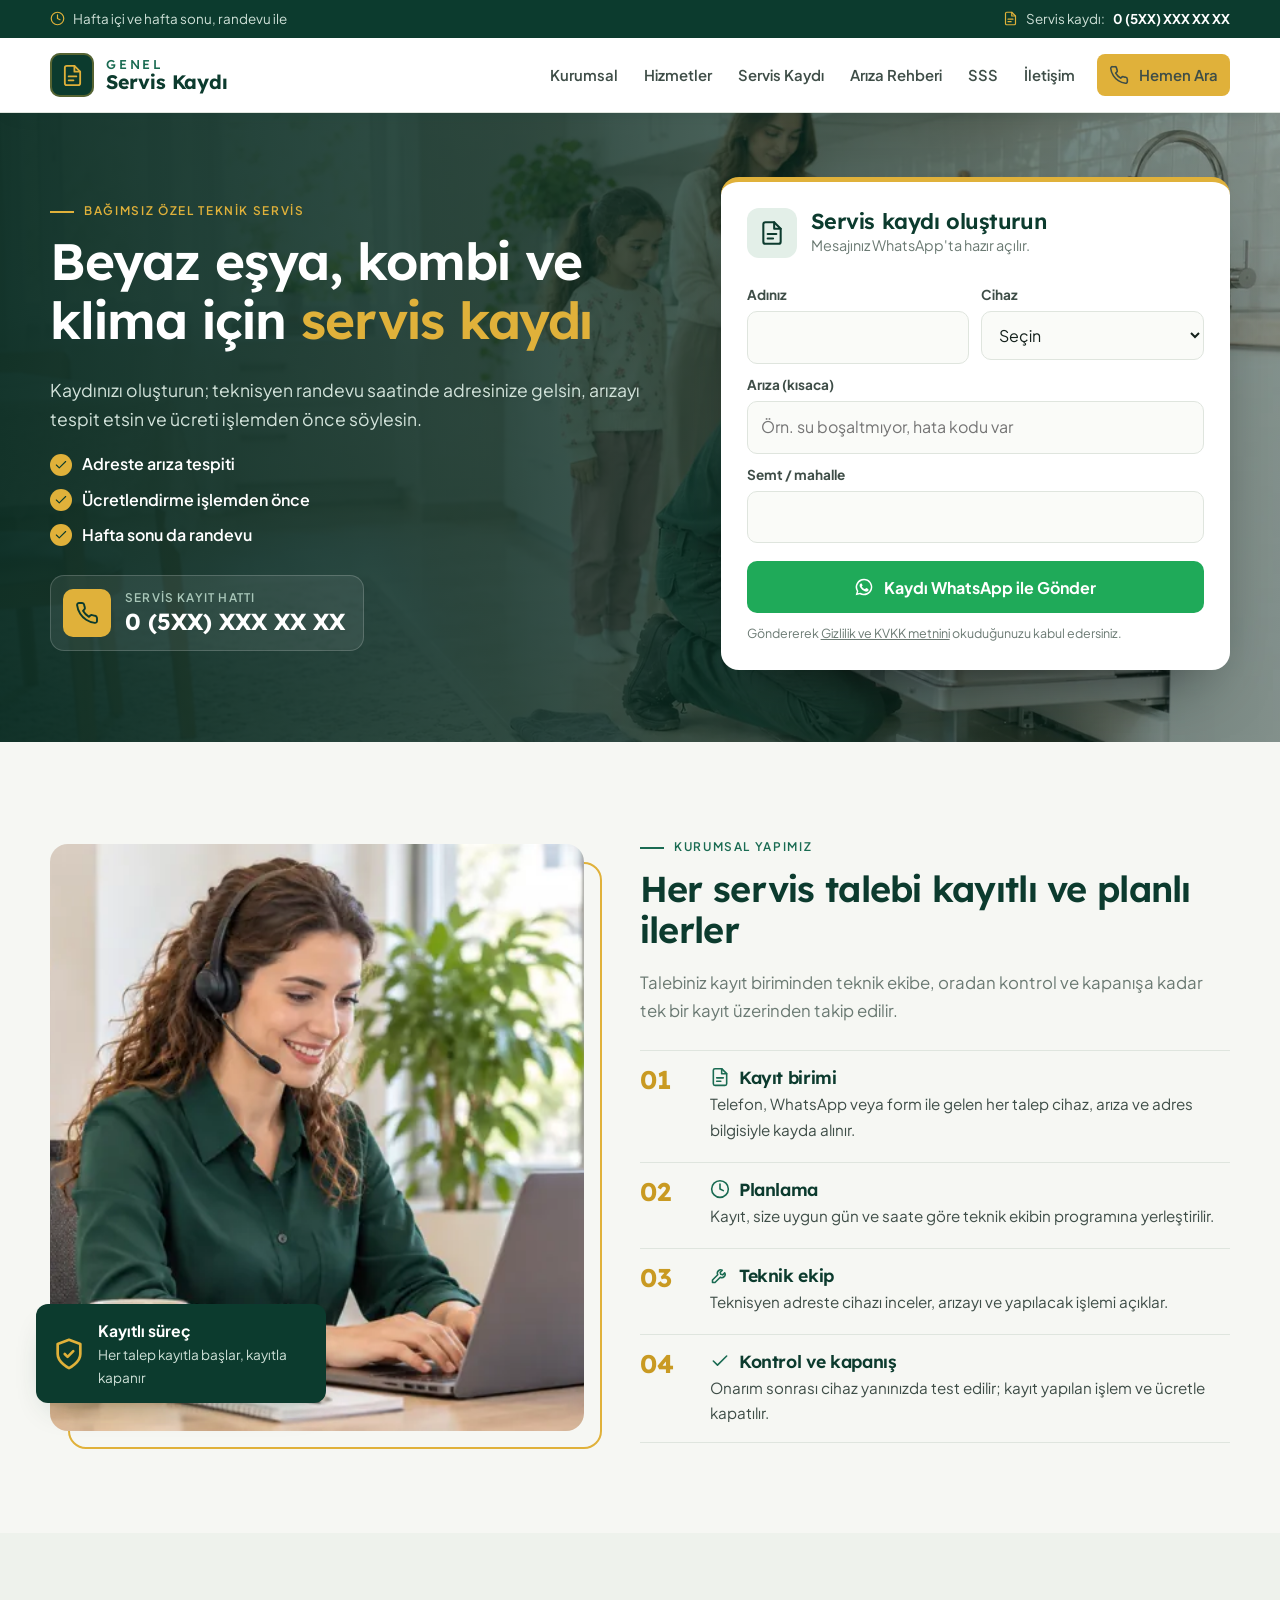
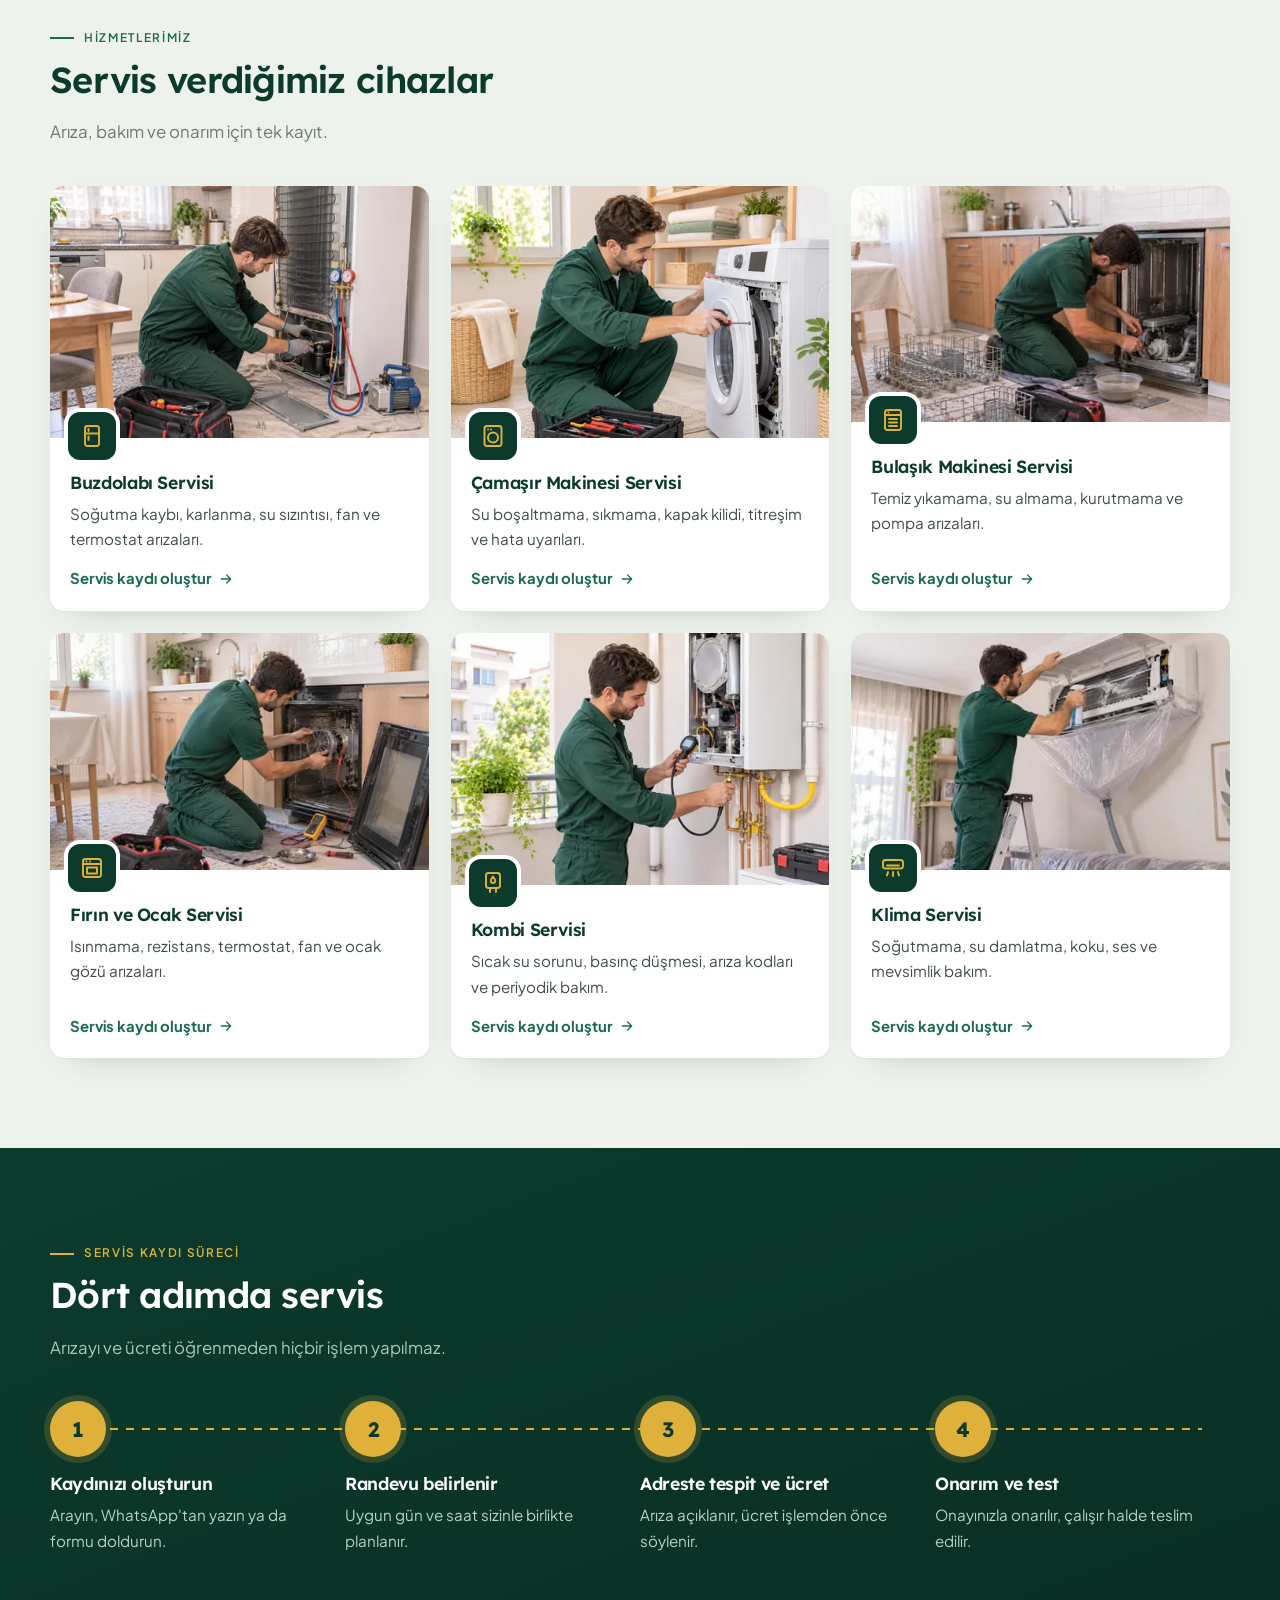
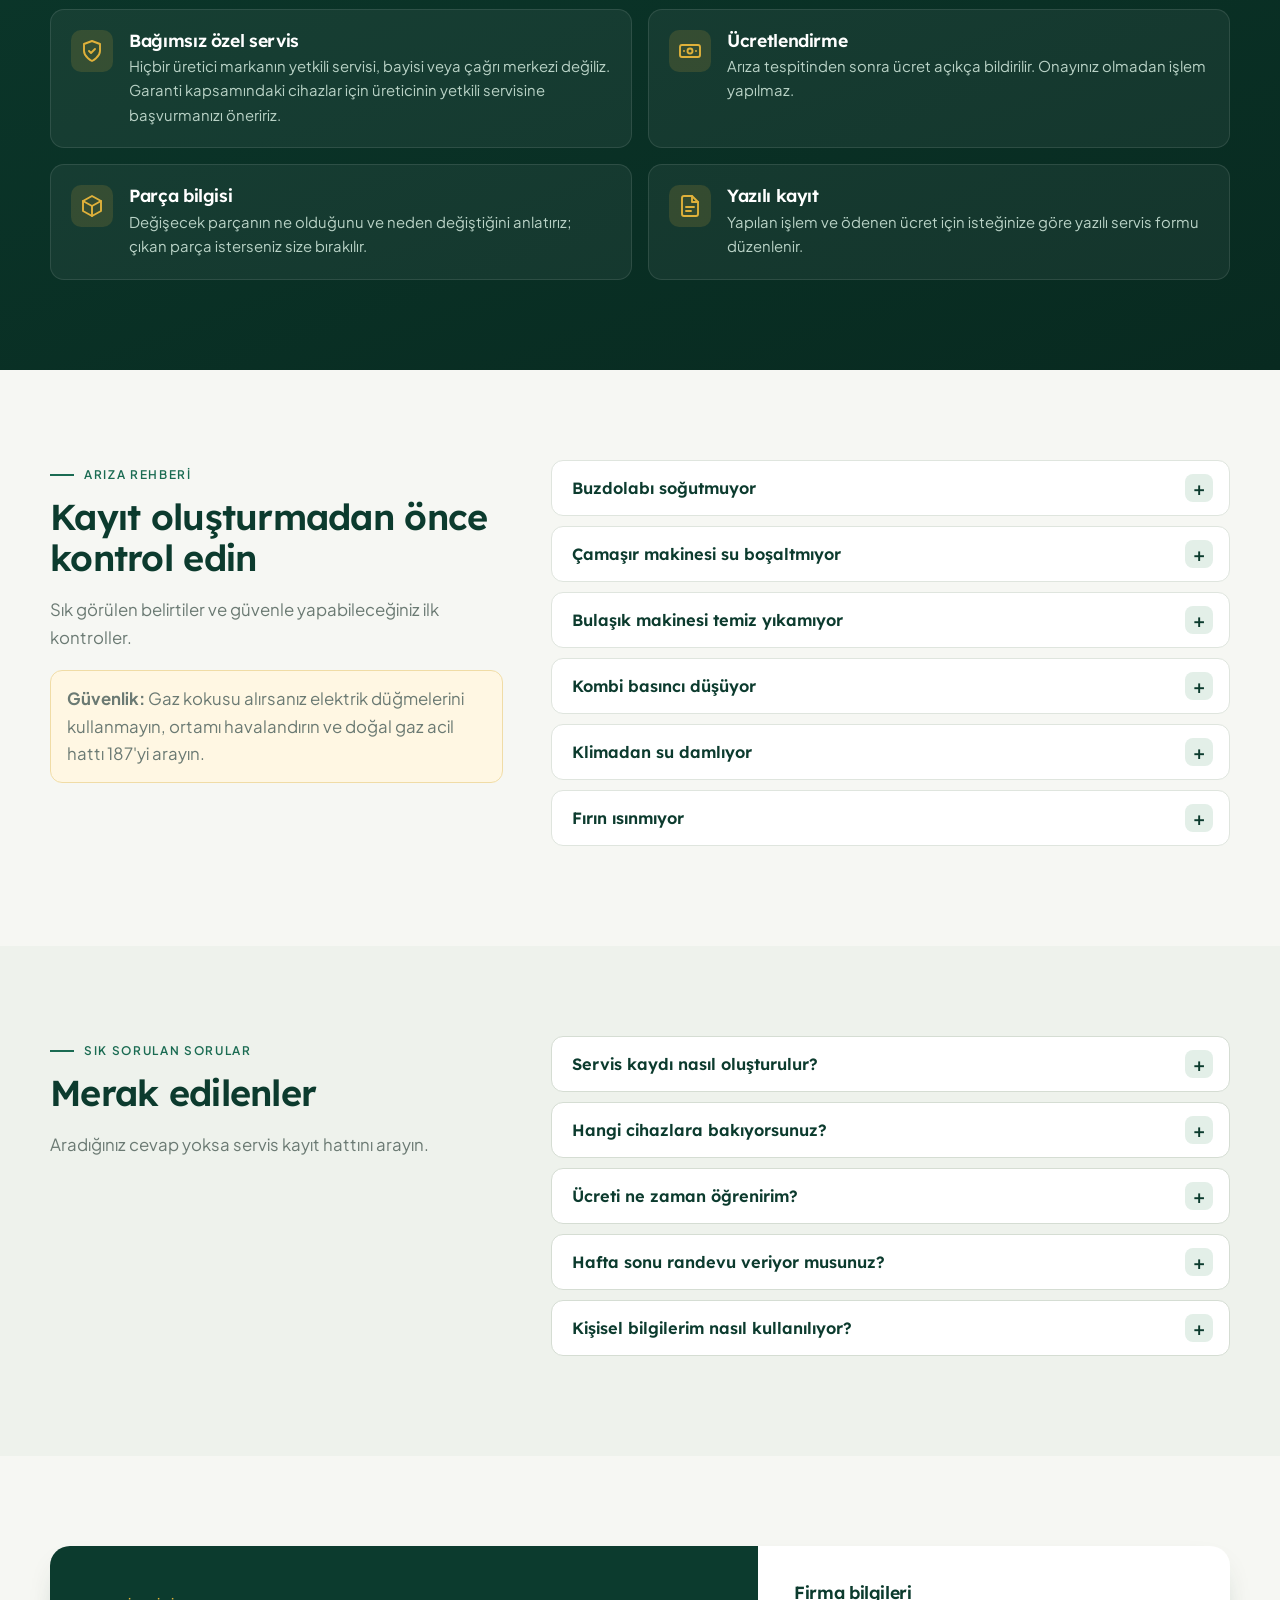
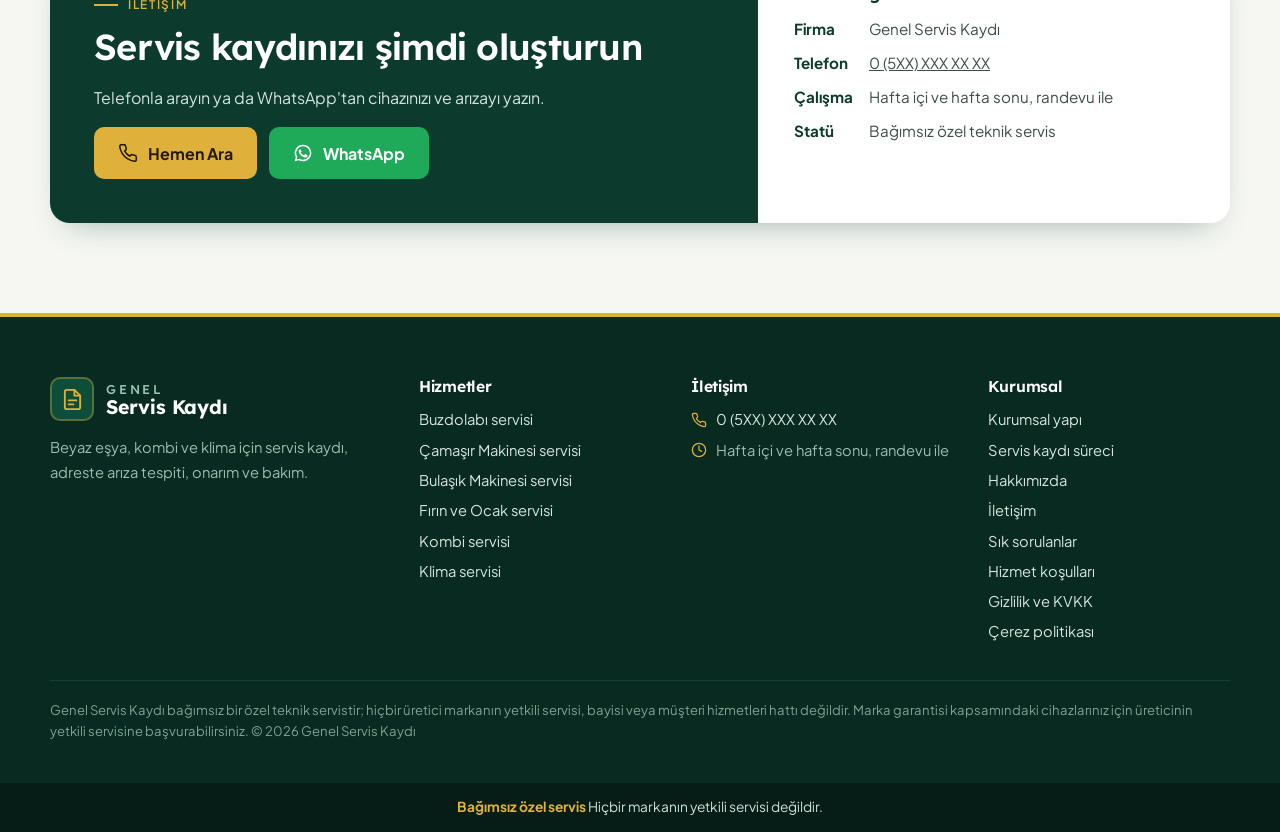
==== commit d8d16cad: "Görseller, Ads uyum sayfaları (hakkımızda, iletişim, hizmet koşulları, çerez), llms.txt ve AI robots" ====
--- a/index.html
+++ b/index.html
@@ -8,7 +8,7 @@
 <link rel="canonical" href="https://genelserviskaydi.net.tr/">
 <meta name="theme-color" content="#0c3b2e">
 <meta property="og:type" content="website"><meta property="og:locale" content="tr_TR"><meta property="og:site_name" content="Genel Servis Kaydı">
-<meta property="og:title" content="Beyaz Eşya, Kombi ve Klima Servis Kaydı | Genel Servis Kaydı"><meta property="og:description" content="Buzdolabı, çamaşır makinesi, bulaşık makinesi, fırın, kombi ve klima için servis kaydı oluşturun. Adreste arıza tespiti, ücret işlemden önce, onayınız olmadan işlem yok. Bağımsız özel teknik servis."><meta property="og:url" content="https://genelserviskaydi.net.tr/">
+<meta property="og:title" content="Beyaz Eşya, Kombi ve Klima Servis Kaydı | Genel Servis Kaydı"><meta property="og:description" content="Buzdolabı, çamaşır makinesi, bulaşık makinesi, fırın, kombi ve klima için servis kaydı oluşturun. Adreste arıza tespiti, ücret işlemden önce, onayınız olmadan işlem yok. Bağımsız özel teknik servis."><meta property="og:url" content="https://genelserviskaydi.net.tr/"><meta property="og:image" content="https://genelserviskaydi.net.tr/img/og-kapak-1400.webp">
 <meta name="twitter:card" content="summary_large_image">
 <link rel="icon" href="favicon.svg" type="image/svg+xml">
 <link rel="preconnect" href="https://fonts.googleapis.com"><link rel="preconnect" href="https://fonts.gstatic.com" crossorigin>
@@ -161,7 +161,7 @@
 @media (max-width:640px){.bolum{padding:62px 0}.hero{padding:36px 0 44px}.hero.foto .hero-arka::after{background:linear-gradient(180deg,rgba(9,44,34,.9),rgba(9,44,34,.96))}.kf-izgara{grid-template-columns:1fr}.kayit-form{padding:20px}.hizmetler,.adimlar,.ilkeler{grid-template-columns:1fr}.ik-sol,.firma{padding:26px 22px}.alt-izgara{grid-template-columns:1fr}.kur-gorsel::before{inset:12px -8px -12px 12px}.kur-rozet{left:10px;right:10px;bottom:-24px;max-width:none}.hero-tel a{font-size:1.25rem}.serit{font-size:.78rem}}
 @media (prefers-reduced-motion:reduce){html{scroll-behavior:auto}*{transition:none!important}}
 </style>
-<script type="application/ld+json">{"@context": "https://schema.org", "@type": "WebSite", "name": "Genel Servis Kaydı", "url": "https://genelserviskaydi.net.tr/", "inLanguage": "tr-TR"}</script><script type="application/ld+json">{"@context": "https://schema.org", "@type": "FAQPage", "mainEntity": [{"@type": "Question", "name": "Servis kaydı nasıl oluşturulur?", "acceptedAnswer": {"@type": "Answer", "text": "Telefonla arayabilir, WhatsApp'tan yazabilir ya da sayfadaki formu doldurabilirsiniz. Form mesajınızı WhatsApp'ta hazır açar, siz yalnızca gönderirsiniz."}}, {"@type": "Question", "name": "Hangi cihazlara bakıyorsunuz?", "acceptedAnswer": {"@type": "Answer", "text": "Buzdolabı, çamaşır makinesi, bulaşık makinesi, fırın ve ocak gibi beyaz eşyalar ile kombi ve klimalara arıza, bakım ve onarım hizmeti veriyoruz."}}, {"@type": "Question", "name": "Ücreti ne zaman öğrenirim?", "acceptedAnswer": {"@type": "Answer", "text": "Arıza tespitinden sonra, işleme başlamadan önce. Onay vermezseniz işlem yapılmaz."}}, {"@type": "Question", "name": "Hafta sonu randevu veriyor musunuz?", "acceptedAnswer": {"@type": "Answer", "text": "Evet, hafta içi ve hafta sonu randevu ile adreste servis veriyoruz."}}, {"@type": "Question", "name": "Kişisel bilgilerim nasıl kullanılıyor?", "acceptedAnswer": {"@type": "Answer", "text": "Paylaştığınız ad, telefon ve adres yalnızca servis kaydınız için kullanılır. Ayrıntılar Gizlilik ve KVKK sayfamızdadır."}}]}</script><script type="application/ld+json">{"@context": "https://schema.org", "@type": "Service", "serviceType": "Beyaz eşya, kombi ve klima teknik servisi", "provider": {"@type": "Organization", "name": "Genel Servis Kaydı", "url": "https://genelserviskaydi.net.tr/"}, "hasOfferCatalog": {"@type": "OfferCatalog", "name": "Servis hizmetleri", "itemListElement": [{"@type": "Offer", "itemOffered": {"@type": "Service", "name": "Buzdolabı servisi"}}, {"@type": "Offer", "itemOffered": {"@type": "Service", "name": "Çamaşır Makinesi servisi"}}, {"@type": "Offer", "itemOffered": {"@type": "Service", "name": "Bulaşık Makinesi servisi"}}, {"@type": "Offer", "itemOffered": {"@type": "Service", "name": "Fırın ve Ocak servisi"}}, {"@type": "Offer", "itemOffered": {"@type": "Service", "name": "Kombi servisi"}}, {"@type": "Offer", "itemOffered": {"@type": "Service", "name": "Klima servisi"}}]}}</script>
+<script type="application/ld+json">{"@context": "https://schema.org", "@type": "WebSite", "name": "Genel Servis Kaydı", "url": "https://genelserviskaydi.net.tr/", "inLanguage": "tr-TR"}</script><script type="application/ld+json">{"@context": "https://schema.org", "@type": "FAQPage", "mainEntity": [{"@type": "Question", "name": "Servis kaydı nasıl oluşturulur?", "acceptedAnswer": {"@type": "Answer", "text": "Telefonla arayabilir, WhatsApp'tan yazabilir ya da sayfadaki formu doldurabilirsiniz. Form mesajınızı WhatsApp'ta hazır açar, siz yalnızca gönderirsiniz."}}, {"@type": "Question", "name": "Hangi cihazlara bakıyorsunuz?", "acceptedAnswer": {"@type": "Answer", "text": "Buzdolabı, çamaşır makinesi, bulaşık makinesi, fırın ve ocak gibi beyaz eşyalar ile kombi ve klimalara arıza, bakım ve onarım hizmeti veriyoruz."}}, {"@type": "Question", "name": "Ücreti ne zaman öğrenirim?", "acceptedAnswer": {"@type": "Answer", "text": "Arıza tespitinden sonra, işleme başlamadan önce. Onay vermezseniz işlem yapılmaz."}}, {"@type": "Question", "name": "Hafta sonu randevu veriyor musunuz?", "acceptedAnswer": {"@type": "Answer", "text": "Evet, hafta içi ve hafta sonu randevu ile adreste servis veriyoruz."}}, {"@type": "Question", "name": "Kişisel bilgilerim nasıl kullanılıyor?", "acceptedAnswer": {"@type": "Answer", "text": "Paylaştığınız ad, telefon ve adres yalnızca servis kaydınız için kullanılır. Ayrıntılar Gizlilik ve KVKK sayfamızdadır."}}]}</script><script type="application/ld+json">{"@context": "https://schema.org", "@type": "Service", "serviceType": "Beyaz eşya, kombi ve klima teknik servisi", "provider": {"@type": "Organization", "name": "Genel Servis Kaydı", "url": "https://genelserviskaydi.net.tr/"}, "hasOfferCatalog": {"@type": "OfferCatalog", "name": "Servis hizmetleri", "itemListElement": [{"@type": "Offer", "itemOffered": {"@type": "Service", "name": "Buzdolabı servisi"}}, {"@type": "Offer", "itemOffered": {"@type": "Service", "name": "Çamaşır Makinesi servisi"}}, {"@type": "Offer", "itemOffered": {"@type": "Service", "name": "Bulaşık Makinesi servisi"}}, {"@type": "Offer", "itemOffered": {"@type": "Service", "name": "Fırın ve Ocak servisi"}}, {"@type": "Offer", "itemOffered": {"@type": "Service", "name": "Kombi servisi"}}, {"@type": "Offer", "itemOffered": {"@type": "Service", "name": "Klima servisi"}}]}}</script><link rel="preload" as="image" href="img/hero-800.webp" imagesrcset="img/hero-800.webp 800w, img/hero-1400.webp 1400w" imagesizes="100vw" fetchpriority="high">
 </head><body><div class="bilgi"><div class="kap"><span><svg viewBox="0 0 24 24" fill="none" stroke="currentColor" stroke-width="1.9" stroke-linecap="round" stroke-linejoin="round" aria-hidden="true"><circle cx="12" cy="12" r="10"/><path d="M12 6v6l4 2"/></svg>Hafta içi ve hafta sonu, randevu ile</span><span><svg viewBox="0 0 24 24" fill="none" stroke="currentColor" stroke-width="1.9" stroke-linecap="round" stroke-linejoin="round" aria-hidden="true"><path d="M14 2H6a2 2 0 0 0-2 2v16a2 2 0 0 0 2 2h12a2 2 0 0 0 2-2V8z"/><path d="M14 2v6h6M8 13h8M8 17h5"/></svg>Servis kaydı: <a href="#kayit" data-olay="arama_tiklama" data-konum="bilgi">0 (5XX) XXX XX XX</a></span></div></div>
 <header class="ust"><div class="kap">
 <a class="logo" href="#ust" aria-label="Genel Servis Kaydı ana sayfa"><span class="logo-isaret"><svg viewBox="0 0 24 24" fill="none" stroke="currentColor" stroke-width="1.9" stroke-linecap="round" stroke-linejoin="round" aria-hidden="true"><path d="M14 2H6a2 2 0 0 0-2 2v16a2 2 0 0 0 2 2h12a2 2 0 0 0 2-2V8z"/><path d="M14 2v6h6M8 13h8M8 17h5"/></svg></span><span class="logo-ad">Genel<b>Servis Kaydı</b></span></a>
@@ -172,8 +172,8 @@
 </nav></div></header>
 <main id="ust">
 <!-- 1 · GİRİŞ + SERVİS KAYDI -->
-<section class="hero" aria-labelledby="h1">
-<div class="hero-arka"></div>
+<section class="hero foto" aria-labelledby="h1">
+<div class="hero-arka"><img src="img/hero-800.webp" srcset="img/hero-800.webp 800w, img/hero-1400.webp 1400w" sizes="100vw" width="800" height="450" alt="Teknisyen evde bulaşık makinesini onarırken, anne ve kızı mutfakta izliyor" fetchpriority="high"></div>
 <div class="kap hero-izgara">
 <div class="hero-ic">
 <span class="etiket">Bağımsız özel teknik servis</span>
@@ -198,7 +198,7 @@
 
 <!-- 2 · KURUMSAL YAPI -->
 <section class="bolum" id="kurumsal" aria-labelledby="h-kur"><div class="kap kurumsal">
-<div class="kur-gorsel"><div class="yt"><svg viewBox="0 0 24 24" fill="none" stroke="currentColor" stroke-width="1.9" stroke-linecap="round" stroke-linejoin="round" aria-hidden="true"><path d="M14 2H6a2 2 0 0 0-2 2v16a2 2 0 0 0 2 2h12a2 2 0 0 0 2-2V8z"/><path d="M14 2v6h6M8 13h8M8 17h5"/></svg><span>Servis kayıt birimi</span></div><div class="kur-rozet"><svg viewBox="0 0 24 24" fill="none" stroke="currentColor" stroke-width="1.9" stroke-linecap="round" stroke-linejoin="round" aria-hidden="true"><path d="M12 22s8-4 8-10V5l-8-3-8 3v7c0 6 8 10 8 10z"/><path d="m9 12 2 2 4-4"/></svg><span><b>Kayıtlı süreç</b>Her talep kayıtla başlar, kayıtla kapanır</span></div></div>
+<div class="kur-gorsel"><img src="img/kurumsal-800.webp" srcset="img/kurumsal-800.webp 800w, img/kurumsal-1400.webp 1400w" sizes="(max-width:900px) 92vw, 520px" width="800" height="450" alt="Servis kayıt biriminde talep kaydeden çalışan" loading="lazy" decoding="async"><div class="kur-rozet"><svg viewBox="0 0 24 24" fill="none" stroke="currentColor" stroke-width="1.9" stroke-linecap="round" stroke-linejoin="round" aria-hidden="true"><path d="M12 22s8-4 8-10V5l-8-3-8 3v7c0 6 8 10 8 10z"/><path d="m9 12 2 2 4-4"/></svg><span><b>Kayıtlı süreç</b>Her talep kayıtla başlar, kayıtla kapanır</span></div></div>
 <div>
 <span class="etiket koyu">Kurumsal yapımız</span>
 <h2 id="h-kur">Her servis talebi kayıtlı ve planlı ilerler</h2>
@@ -210,7 +210,7 @@
 <!-- 3 · HİZMETLER -->
 <section class="bolum acik" id="hizmetler" aria-labelledby="h-hiz"><div class="kap">
 <div class="bas"><span class="etiket koyu">Hizmetlerimiz</span><h2 id="h-hiz">Servis verdiğimiz cihazlar</h2><p>Arıza, bakım ve onarım için tek kayıt.</p></div>
-<div class="hizmetler"><article class="hizmet"><div class="h-foto"><div class="yt"><svg viewBox="0 0 24 24" fill="none" stroke="currentColor" stroke-width="1.9" stroke-linecap="round" stroke-linejoin="round" aria-hidden="true"><rect x="5" y="2" width="14" height="20" rx="2.5"/><path d="M5 9.5h14M8.5 5v2M8.5 12.5v3.5"/></svg><span>Buzdolabı</span></div><span class="h-ikon"><svg viewBox="0 0 24 24" fill="none" stroke="currentColor" stroke-width="1.9" stroke-linecap="round" stroke-linejoin="round" aria-hidden="true"><rect x="5" y="2" width="14" height="20" rx="2.5"/><path d="M5 9.5h14M8.5 5v2M8.5 12.5v3.5"/></svg></span></div><div class="h-ic"><h3>Buzdolabı Servisi</h3><p>Soğutma kaybı, karlanma, su sızıntısı, fan ve termostat arızaları.</p><a href="#kayit">Servis kaydı oluştur <svg viewBox="0 0 24 24" fill="none" stroke="currentColor" stroke-width="1.9" stroke-linecap="round" stroke-linejoin="round" aria-hidden="true"><path d="M5 12h14M13 6l6 6-6 6"/></svg></a></div></article><article class="hizmet"><div class="h-foto"><div class="yt"><svg viewBox="0 0 24 24" fill="none" stroke="currentColor" stroke-width="1.9" stroke-linecap="round" stroke-linejoin="round" aria-hidden="true"><rect x="3.5" y="2" width="17" height="20" rx="2.5"/><circle cx="12" cy="13.5" r="5"/><path d="M7 5.5h.01M10 5.5h.01"/></svg><span>Çamaşır Makinesi</span></div><span class="h-ikon"><svg viewBox="0 0 24 24" fill="none" stroke="currentColor" stroke-width="1.9" stroke-linecap="round" stroke-linejoin="round" aria-hidden="true"><rect x="3.5" y="2" width="17" height="20" rx="2.5"/><circle cx="12" cy="13.5" r="5"/><path d="M7 5.5h.01M10 5.5h.01"/></svg></span></div><div class="h-ic"><h3>Çamaşır Makinesi Servisi</h3><p>Su boşaltmama, sıkmama, kapak kilidi, titreşim ve hata uyarıları.</p><a href="#kayit">Servis kaydı oluştur <svg viewBox="0 0 24 24" fill="none" stroke="currentColor" stroke-width="1.9" stroke-linecap="round" stroke-linejoin="round" aria-hidden="true"><path d="M5 12h14M13 6l6 6-6 6"/></svg></a></div></article><article class="hizmet"><div class="h-foto"><div class="yt"><svg viewBox="0 0 24 24" fill="none" stroke="currentColor" stroke-width="1.9" stroke-linecap="round" stroke-linejoin="round" aria-hidden="true"><rect x="4" y="2" width="16" height="20" rx="2.5"/><path d="M4 7h16M7.5 4.5h.01M8 11h8M8 14.5h8M8 18h8"/></svg><span>Bulaşık Makinesi</span></div><span class="h-ikon"><svg viewBox="0 0 24 24" fill="none" stroke="currentColor" stroke-width="1.9" stroke-linecap="round" stroke-linejoin="round" aria-hidden="true"><rect x="4" y="2" width="16" height="20" rx="2.5"/><path d="M4 7h16M7.5 4.5h.01M8 11h8M8 14.5h8M8 18h8"/></svg></span></div><div class="h-ic"><h3>Bulaşık Makinesi Servisi</h3><p>Temiz yıkamama, su almama, kurutmama ve pompa arızaları.</p><a href="#kayit">Servis kaydı oluştur <svg viewBox="0 0 24 24" fill="none" stroke="currentColor" stroke-width="1.9" stroke-linecap="round" stroke-linejoin="round" aria-hidden="true"><path d="M5 12h14M13 6l6 6-6 6"/></svg></a></div></article><article class="hizmet"><div class="h-foto"><div class="yt"><svg viewBox="0 0 24 24" fill="none" stroke="currentColor" stroke-width="1.9" stroke-linecap="round" stroke-linejoin="round" aria-hidden="true"><rect x="3" y="3" width="18" height="18" rx="2.5"/><path d="M3 8h18M6.5 5.5h.01M10 5.5h.01M7 11.5h10v6H7z"/></svg><span>Fırın ve Ocak</span></div><span class="h-ikon"><svg viewBox="0 0 24 24" fill="none" stroke="currentColor" stroke-width="1.9" stroke-linecap="round" stroke-linejoin="round" aria-hidden="true"><rect x="3" y="3" width="18" height="18" rx="2.5"/><path d="M3 8h18M6.5 5.5h.01M10 5.5h.01M7 11.5h10v6H7z"/></svg></span></div><div class="h-ic"><h3>Fırın ve Ocak Servisi</h3><p>Isınmama, rezistans, termostat, fan ve ocak gözü arızaları.</p><a href="#kayit">Servis kaydı oluştur <svg viewBox="0 0 24 24" fill="none" stroke="currentColor" stroke-width="1.9" stroke-linecap="round" stroke-linejoin="round" aria-hidden="true"><path d="M5 12h14M13 6l6 6-6 6"/></svg></a></div></article><article class="hizmet"><div class="h-foto"><div class="yt"><svg viewBox="0 0 24 24" fill="none" stroke="currentColor" stroke-width="1.9" stroke-linecap="round" stroke-linejoin="round" aria-hidden="true"><rect x="5" y="2" width="14" height="15" rx="2.5"/><path d="M9 21v-4M15 21v-4M12 5.5c-1.6 2-2.2 3.2-2.2 4.2a2.2 2.2 0 0 0 4.4 0c0-1-.6-2.2-2.2-4.2z"/></svg><span>Kombi</span></div><span class="h-ikon"><svg viewBox="0 0 24 24" fill="none" stroke="currentColor" stroke-width="1.9" stroke-linecap="round" stroke-linejoin="round" aria-hidden="true"><rect x="5" y="2" width="14" height="15" rx="2.5"/><path d="M9 21v-4M15 21v-4M12 5.5c-1.6 2-2.2 3.2-2.2 4.2a2.2 2.2 0 0 0 4.4 0c0-1-.6-2.2-2.2-4.2z"/></svg></span></div><div class="h-ic"><h3>Kombi Servisi</h3><p>Sıcak su sorunu, basınç düşmesi, arıza kodları ve periyodik bakım.</p><a href="#kayit">Servis kaydı oluştur <svg viewBox="0 0 24 24" fill="none" stroke="currentColor" stroke-width="1.9" stroke-linecap="round" stroke-linejoin="round" aria-hidden="true"><path d="M5 12h14M13 6l6 6-6 6"/></svg></a></div></article><article class="hizmet"><div class="h-foto"><div class="yt"><svg viewBox="0 0 24 24" fill="none" stroke="currentColor" stroke-width="1.9" stroke-linecap="round" stroke-linejoin="round" aria-hidden="true"><rect x="2" y="4" width="20" height="8.5" rx="2.5"/><path d="M6 9.5h12M7 16c0 1.5-1 2-1 3.5M12 16v4M17 16c0 1.5 1 2 1 3.5"/></svg><span>Klima</span></div><span class="h-ikon"><svg viewBox="0 0 24 24" fill="none" stroke="currentColor" stroke-width="1.9" stroke-linecap="round" stroke-linejoin="round" aria-hidden="true"><rect x="2" y="4" width="20" height="8.5" rx="2.5"/><path d="M6 9.5h12M7 16c0 1.5-1 2-1 3.5M12 16v4M17 16c0 1.5 1 2 1 3.5"/></svg></span></div><div class="h-ic"><h3>Klima Servisi</h3><p>Soğutmama, su damlatma, koku, ses ve mevsimlik bakım.</p><a href="#kayit">Servis kaydı oluştur <svg viewBox="0 0 24 24" fill="none" stroke="currentColor" stroke-width="1.9" stroke-linecap="round" stroke-linejoin="round" aria-hidden="true"><path d="M5 12h14M13 6l6 6-6 6"/></svg></a></div></article></div>
+<div class="hizmetler"><article class="hizmet"><div class="h-foto"><img src="img/buzdolabi-480.webp" srcset="img/buzdolabi-480.webp 480w, img/buzdolabi-800.webp 800w" sizes="(max-width:640px) 92vw, (max-width:1020px) 46vw, 360px" width="480" height="320" alt="Buzdolabı onarımı yapan teknisyen" loading="lazy" decoding="async"><span class="h-ikon"><svg viewBox="0 0 24 24" fill="none" stroke="currentColor" stroke-width="1.9" stroke-linecap="round" stroke-linejoin="round" aria-hidden="true"><rect x="5" y="2" width="14" height="20" rx="2.5"/><path d="M5 9.5h14M8.5 5v2M8.5 12.5v3.5"/></svg></span></div><div class="h-ic"><h3>Buzdolabı Servisi</h3><p>Soğutma kaybı, karlanma, su sızıntısı, fan ve termostat arızaları.</p><a href="#kayit">Servis kaydı oluştur <svg viewBox="0 0 24 24" fill="none" stroke="currentColor" stroke-width="1.9" stroke-linecap="round" stroke-linejoin="round" aria-hidden="true"><path d="M5 12h14M13 6l6 6-6 6"/></svg></a></div></article><article class="hizmet"><div class="h-foto"><img src="img/camasir-480.webp" srcset="img/camasir-480.webp 480w, img/camasir-800.webp 800w" sizes="(max-width:640px) 92vw, (max-width:1020px) 46vw, 360px" width="480" height="320" alt="Çamaşır Makinesi onarımı yapan teknisyen" loading="lazy" decoding="async"><span class="h-ikon"><svg viewBox="0 0 24 24" fill="none" stroke="currentColor" stroke-width="1.9" stroke-linecap="round" stroke-linejoin="round" aria-hidden="true"><rect x="3.5" y="2" width="17" height="20" rx="2.5"/><circle cx="12" cy="13.5" r="5"/><path d="M7 5.5h.01M10 5.5h.01"/></svg></span></div><div class="h-ic"><h3>Çamaşır Makinesi Servisi</h3><p>Su boşaltmama, sıkmama, kapak kilidi, titreşim ve hata uyarıları.</p><a href="#kayit">Servis kaydı oluştur <svg viewBox="0 0 24 24" fill="none" stroke="currentColor" stroke-width="1.9" stroke-linecap="round" stroke-linejoin="round" aria-hidden="true"><path d="M5 12h14M13 6l6 6-6 6"/></svg></a></div></article><article class="hizmet"><div class="h-foto"><img src="img/bulasik-480.webp" srcset="img/bulasik-480.webp 480w, img/bulasik-800.webp 800w" sizes="(max-width:640px) 92vw, (max-width:1020px) 46vw, 360px" width="480" height="270" alt="Bulaşık Makinesi onarımı yapan teknisyen" loading="lazy" decoding="async"><span class="h-ikon"><svg viewBox="0 0 24 24" fill="none" stroke="currentColor" stroke-width="1.9" stroke-linecap="round" stroke-linejoin="round" aria-hidden="true"><rect x="4" y="2" width="16" height="20" rx="2.5"/><path d="M4 7h16M7.5 4.5h.01M8 11h8M8 14.5h8M8 18h8"/></svg></span></div><div class="h-ic"><h3>Bulaşık Makinesi Servisi</h3><p>Temiz yıkamama, su almama, kurutmama ve pompa arızaları.</p><a href="#kayit">Servis kaydı oluştur <svg viewBox="0 0 24 24" fill="none" stroke="currentColor" stroke-width="1.9" stroke-linecap="round" stroke-linejoin="round" aria-hidden="true"><path d="M5 12h14M13 6l6 6-6 6"/></svg></a></div></article><article class="hizmet"><div class="h-foto"><img src="img/firin-480.webp" srcset="img/firin-480.webp 480w, img/firin-800.webp 800w" sizes="(max-width:640px) 92vw, (max-width:1020px) 46vw, 360px" width="480" height="270" alt="Fırın ve Ocak onarımı yapan teknisyen" loading="lazy" decoding="async"><span class="h-ikon"><svg viewBox="0 0 24 24" fill="none" stroke="currentColor" stroke-width="1.9" stroke-linecap="round" stroke-linejoin="round" aria-hidden="true"><rect x="3" y="3" width="18" height="18" rx="2.5"/><path d="M3 8h18M6.5 5.5h.01M10 5.5h.01M7 11.5h10v6H7z"/></svg></span></div><div class="h-ic"><h3>Fırın ve Ocak Servisi</h3><p>Isınmama, rezistans, termostat, fan ve ocak gözü arızaları.</p><a href="#kayit">Servis kaydı oluştur <svg viewBox="0 0 24 24" fill="none" stroke="currentColor" stroke-width="1.9" stroke-linecap="round" stroke-linejoin="round" aria-hidden="true"><path d="M5 12h14M13 6l6 6-6 6"/></svg></a></div></article><article class="hizmet"><div class="h-foto"><img src="img/kombi-480.webp" srcset="img/kombi-480.webp 480w, img/kombi-800.webp 800w" sizes="(max-width:640px) 92vw, (max-width:1020px) 46vw, 360px" width="480" height="320" alt="Kombi onarımı yapan teknisyen" loading="lazy" decoding="async"><span class="h-ikon"><svg viewBox="0 0 24 24" fill="none" stroke="currentColor" stroke-width="1.9" stroke-linecap="round" stroke-linejoin="round" aria-hidden="true"><rect x="5" y="2" width="14" height="15" rx="2.5"/><path d="M9 21v-4M15 21v-4M12 5.5c-1.6 2-2.2 3.2-2.2 4.2a2.2 2.2 0 0 0 4.4 0c0-1-.6-2.2-2.2-4.2z"/></svg></span></div><div class="h-ic"><h3>Kombi Servisi</h3><p>Sıcak su sorunu, basınç düşmesi, arıza kodları ve periyodik bakım.</p><a href="#kayit">Servis kaydı oluştur <svg viewBox="0 0 24 24" fill="none" stroke="currentColor" stroke-width="1.9" stroke-linecap="round" stroke-linejoin="round" aria-hidden="true"><path d="M5 12h14M13 6l6 6-6 6"/></svg></a></div></article><article class="hizmet"><div class="h-foto"><img src="img/klima-480.webp" srcset="img/klima-480.webp 480w, img/klima-800.webp 800w" sizes="(max-width:640px) 92vw, (max-width:1020px) 46vw, 360px" width="480" height="270" alt="Klima onarımı yapan teknisyen" loading="lazy" decoding="async"><span class="h-ikon"><svg viewBox="0 0 24 24" fill="none" stroke="currentColor" stroke-width="1.9" stroke-linecap="round" stroke-linejoin="round" aria-hidden="true"><rect x="2" y="4" width="20" height="8.5" rx="2.5"/><path d="M6 9.5h12M7 16c0 1.5-1 2-1 3.5M12 16v4M17 16c0 1.5 1 2 1 3.5"/></svg></span></div><div class="h-ic"><h3>Klima Servisi</h3><p>Soğutmama, su damlatma, koku, ses ve mevsimlik bakım.</p><a href="#kayit">Servis kaydı oluştur <svg viewBox="0 0 24 24" fill="none" stroke="currentColor" stroke-width="1.9" stroke-linecap="round" stroke-linejoin="round" aria-hidden="true"><path d="M5 12h14M13 6l6 6-6 6"/></svg></a></div></article></div>
 </div></section>
 
 <!-- 4 · SERVİS KAYDI SÜRECİ -->
@@ -249,7 +249,7 @@
 <p>Beyaz eşya, kombi ve klima için servis kaydı, adreste arıza tespiti, onarım ve bakım.</p></div>
 <div><h3>Hizmetler</h3><ul><li><a href="./#hizmetler">Buzdolabı servisi</a></li><li><a href="./#hizmetler">Çamaşır Makinesi servisi</a></li><li><a href="./#hizmetler">Bulaşık Makinesi servisi</a></li><li><a href="./#hizmetler">Fırın ve Ocak servisi</a></li><li><a href="./#hizmetler">Kombi servisi</a></li><li><a href="./#hizmetler">Klima servisi</a></li></ul></div>
 <div><h3>İletişim</h3><ul class="ik-liste"><li><svg viewBox="0 0 24 24" fill="none" stroke="currentColor" stroke-width="1.9" stroke-linecap="round" stroke-linejoin="round" aria-hidden="true"><path d="M22 16.9v3a2 2 0 0 1-2.2 2 19.8 19.8 0 0 1-8.6-3.1 19.5 19.5 0 0 1-6-6A19.8 19.8 0 0 1 2.1 4.2 2 2 0 0 1 4.1 2h3a2 2 0 0 1 2 1.7c.1.9.4 1.8.7 2.7a2 2 0 0 1-.5 2.1L8 9.8a16 16 0 0 0 6 6l1.3-1.3a2 2 0 0 1 2.1-.4c.9.3 1.8.6 2.7.7a2 2 0 0 1 1.7 2z"/></svg><a href="#kayit" data-olay="arama_tiklama" data-konum="alt">0 (5XX) XXX XX XX</a></li><li><svg viewBox="0 0 24 24" fill="none" stroke="currentColor" stroke-width="1.9" stroke-linecap="round" stroke-linejoin="round" aria-hidden="true"><circle cx="12" cy="12" r="10"/><path d="M12 6v6l4 2"/></svg>Hafta içi ve hafta sonu, randevu ile</li></ul></div>
-<div><h3>Kurumsal</h3><ul><li><a href="./#kurumsal">Kurumsal yapı</a></li><li><a href="./#surec">Servis kaydı süreci</a></li><li><a href="./#sss">Sık sorulanlar</a></li><li><a href="gizlilik.html">Gizlilik ve KVKK</a></li></ul></div>
+<div><h3>Kurumsal</h3><ul><li><a href="./#kurumsal">Kurumsal yapı</a></li><li><a href="./#surec">Servis kaydı süreci</a></li><li><a href="hakkimizda.html">Hakkımızda</a></li><li><a href="iletisim.html">İletişim</a></li><li><a href="./#sss">Sık sorulanlar</a></li><li><a href="hizmet-kosullari.html">Hizmet koşulları</a></li><li><a href="gizlilik.html">Gizlilik ve KVKK</a></li><li><a href="cerez-politikasi.html">Çerez politikası</a></li></ul></div>
 <p class="yasal">Genel Servis Kaydı bağımsız bir özel teknik servistir; hiçbir üretici markanın yetkili servisi, bayisi veya müşteri hizmetleri hattı değildir.
 Marka garantisi kapsamındaki cihazlarınız için üreticinin yetkili servisine başvurabilirsiniz. © <span id="yil">2026</span> Genel Servis Kaydı</p>
 </div>
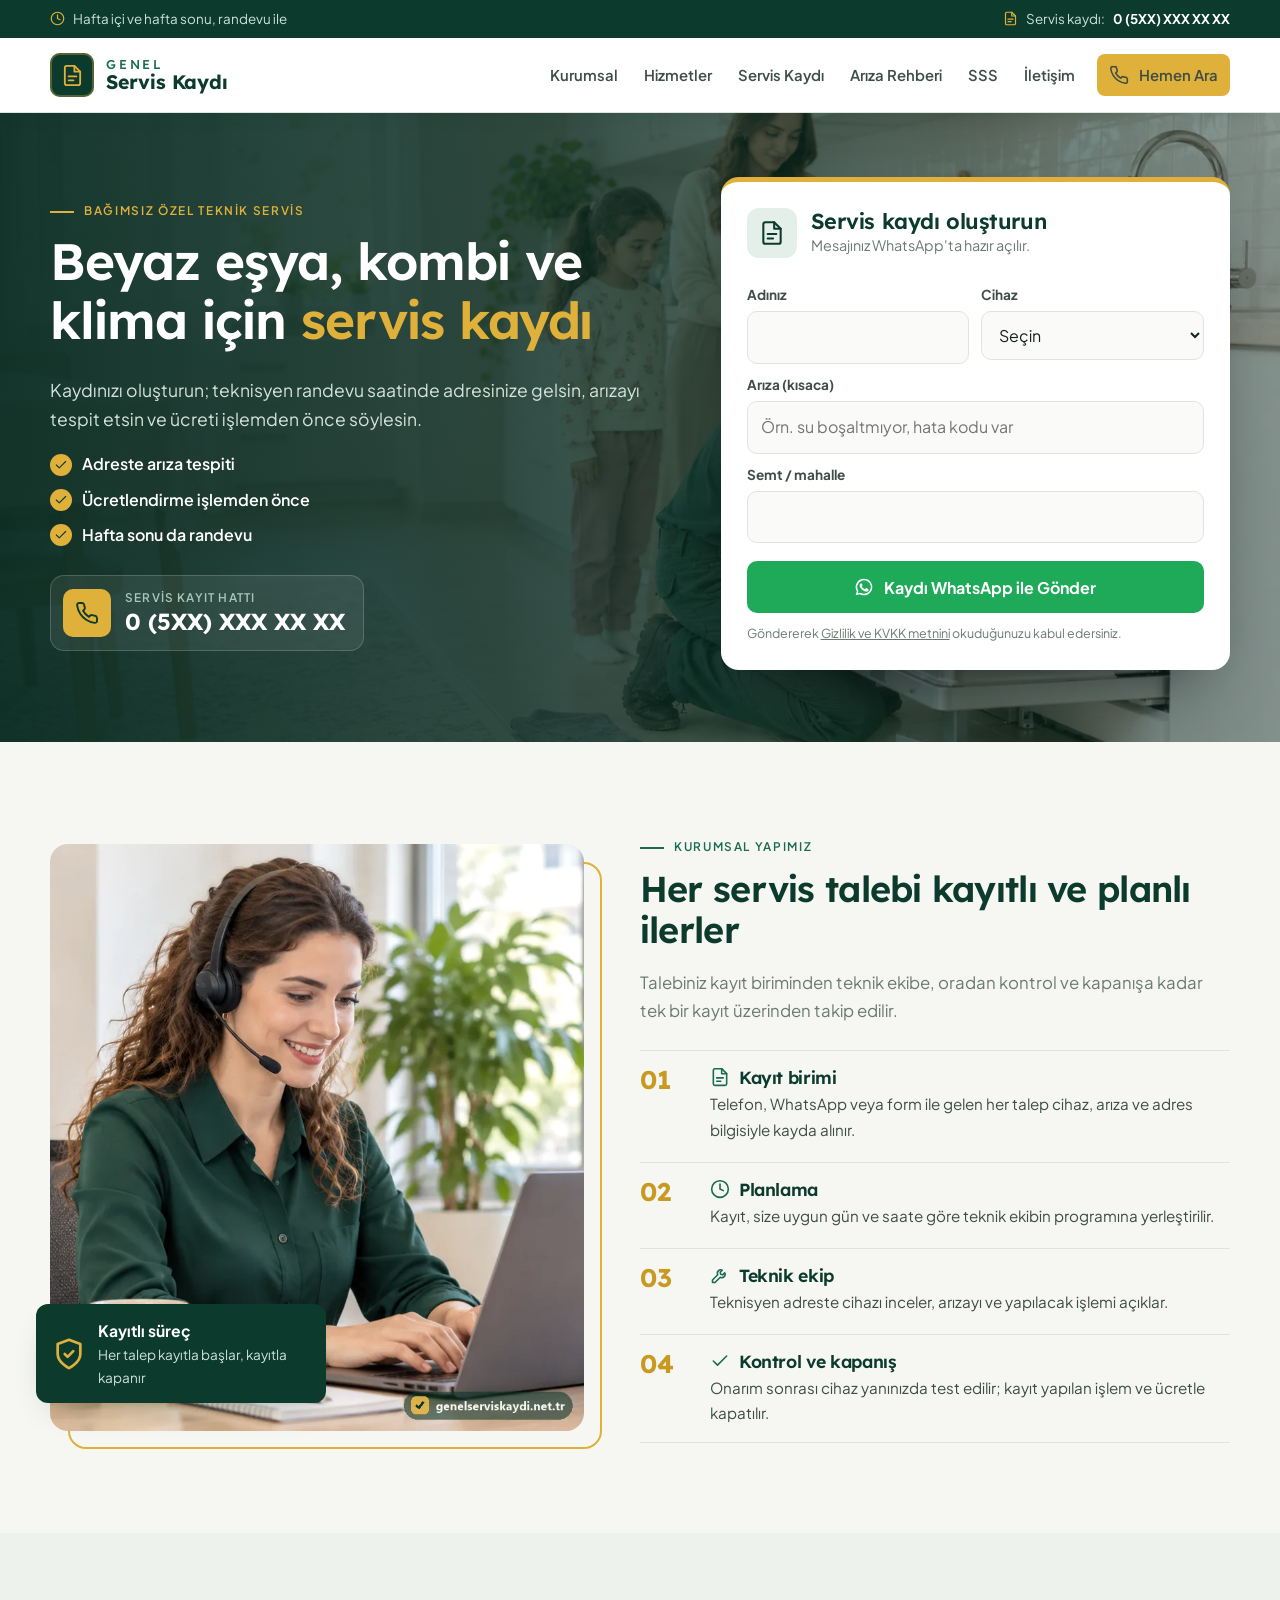
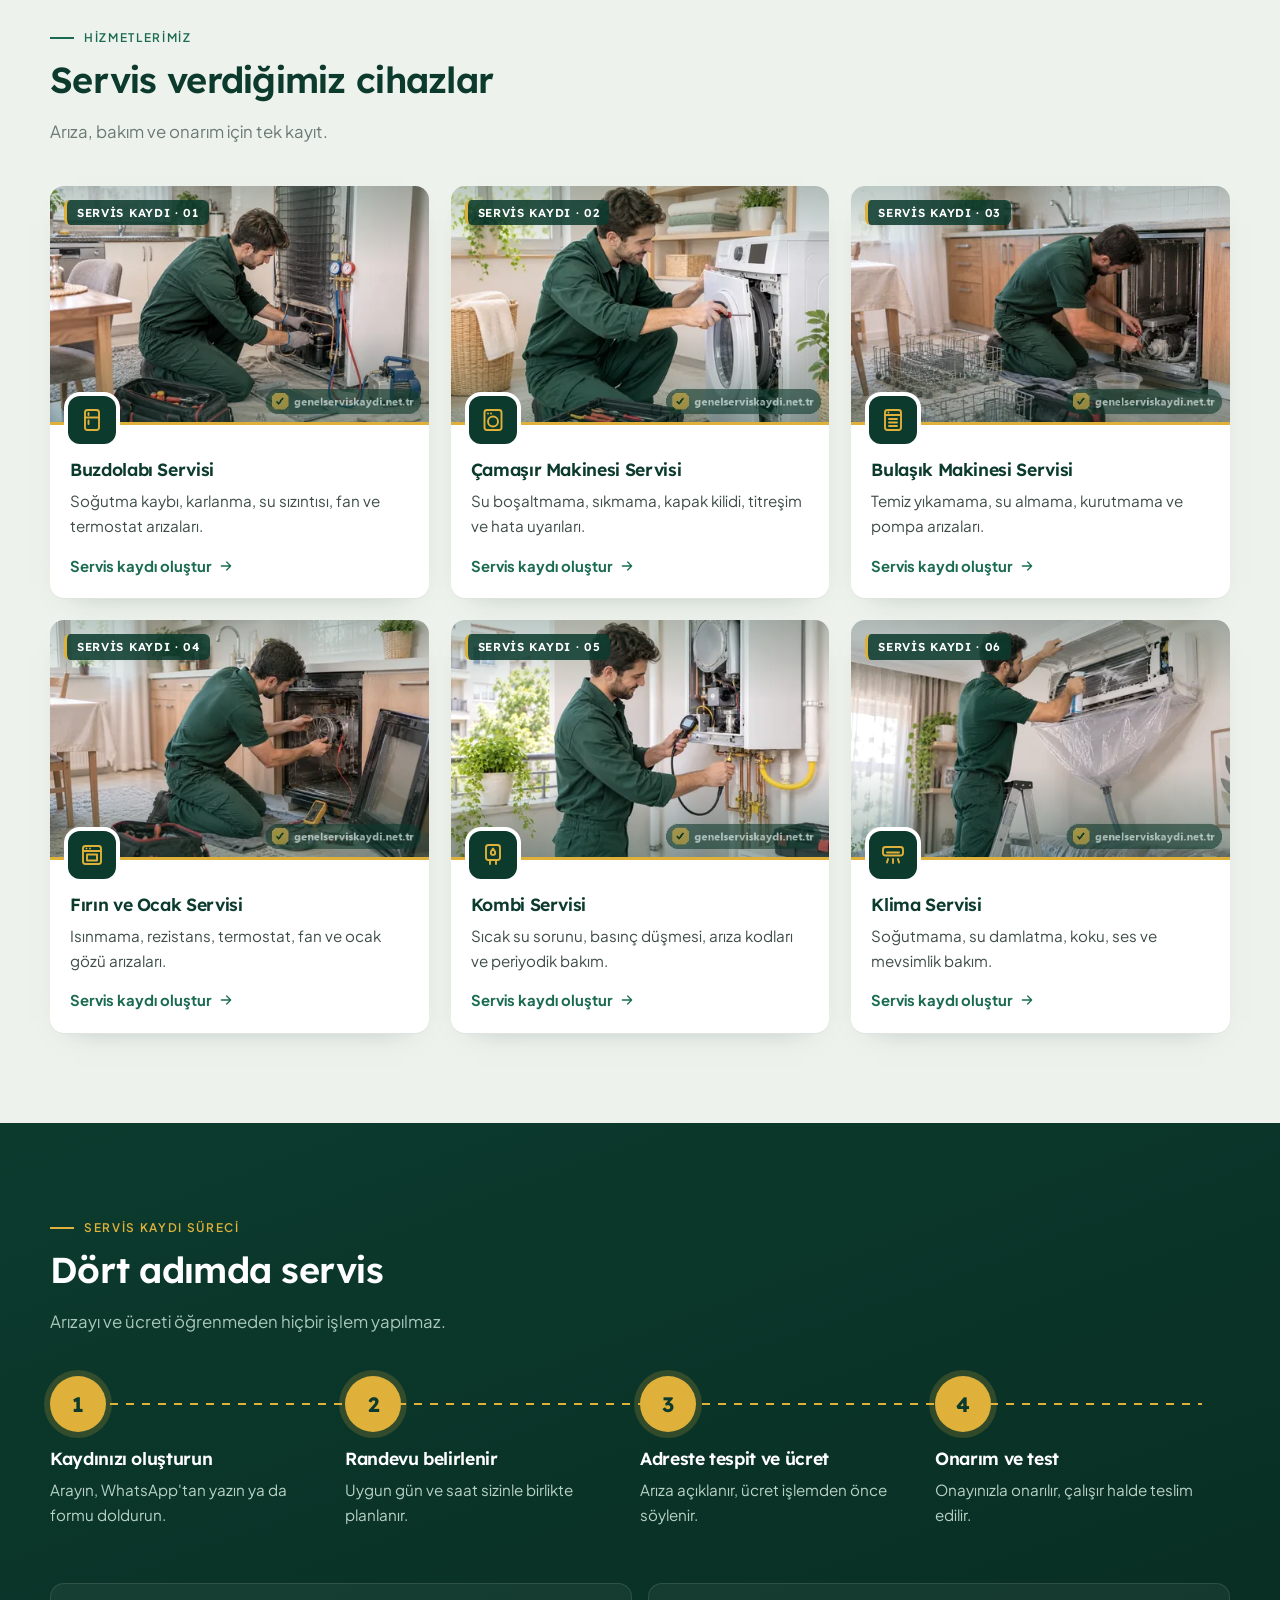
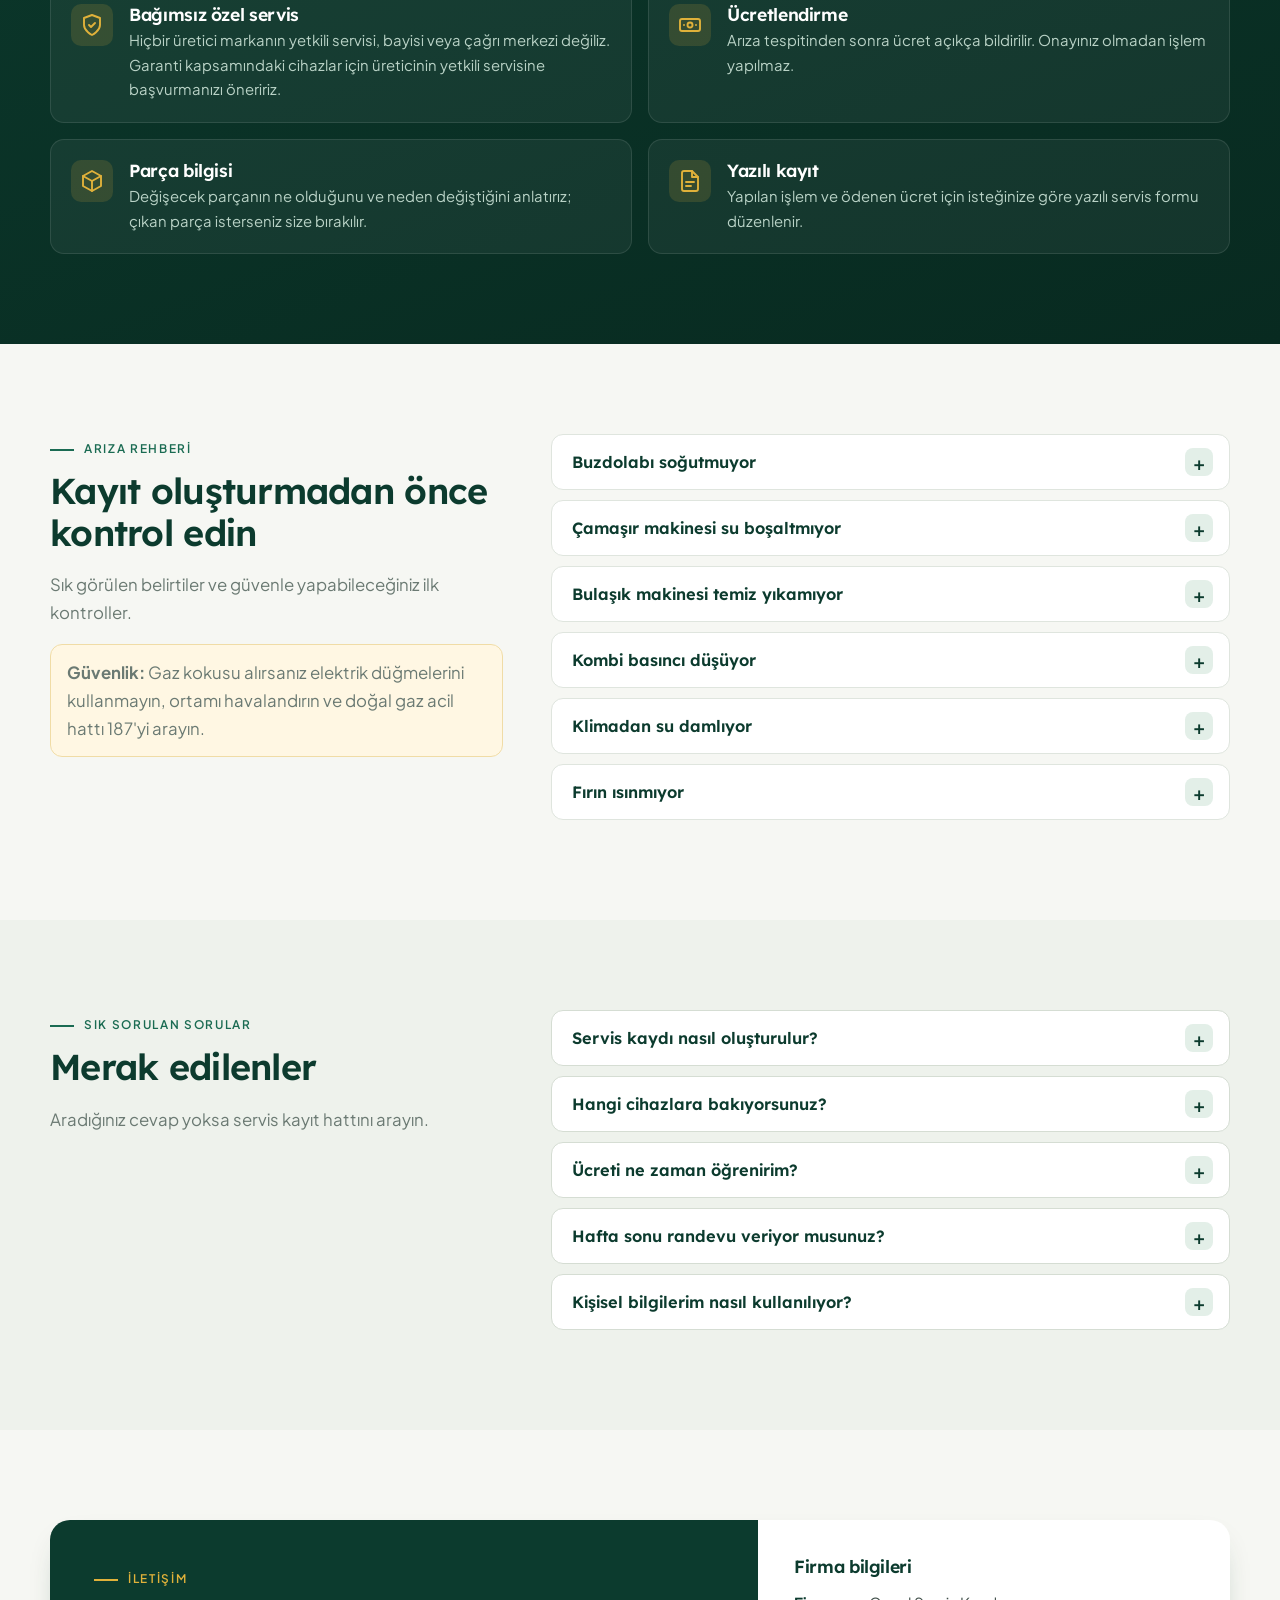
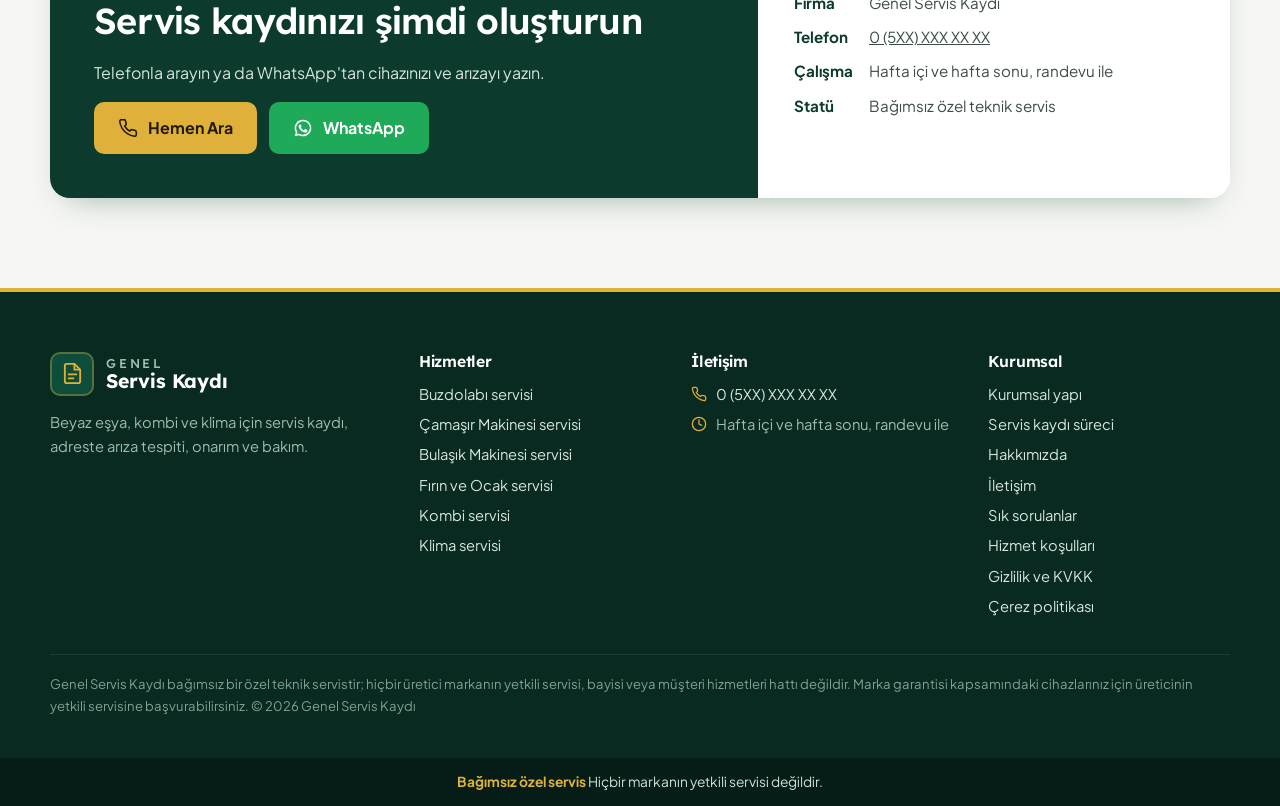
==== commit 6f7ac31f: "Görsellere logolu filigran, kartlara kurumsal etiket ve renk dokunuşu Co-Authored-By: Claude Opus 5." ====
--- a/index.html
+++ b/index.html
@@ -89,7 +89,7 @@
 .kurumsal{display:grid;grid-template-columns:.95fr 1.05fr;gap:56px;align-items:center}
 .kurumsal h2{color:var(--yesil)}
 .kur-gorsel{position:relative;border-radius:18px;overflow:visible}
-.kur-gorsel>img,.kur-gorsel>.yt{border-radius:18px;aspect-ratio:4/4.4;object-fit:cover;width:100%;height:auto}
+.kur-gorsel>img{filter:saturate(.9) contrast(1.03)}.kur-gorsel>img,.kur-gorsel>.yt{border-radius:18px;aspect-ratio:4/4.4;object-fit:cover;width:100%;height:auto}
 .kur-gorsel::before{content:"";position:absolute;inset:18px -18px -18px 18px;border:2px solid var(--altin);border-radius:18px;z-index:-1}
 .kur-rozet{position:absolute;left:-14px;bottom:28px;background:var(--yesil);color:#fff;border-radius:12px;padding:14px 16px;display:flex;gap:12px;align-items:center;max-width:290px;box-shadow:var(--sh);font-size:.85rem;color:#cfe1d8}
 .kur-rozet b{display:block;color:#fff;font-size:.98rem}.kur-rozet svg{width:34px;height:34px;color:var(--altin);flex:none}
@@ -105,7 +105,7 @@
 .hizmetler{display:grid;grid-template-columns:repeat(3,1fr);gap:22px}
 .hizmet{background:#fff;border-radius:var(--r);overflow:hidden;box-shadow:0 1px 0 var(--line),0 12px 30px -24px rgba(12,59,46,.5);display:flex;flex-direction:column;transition:transform .2s,box-shadow .2s}
 .hizmet:hover{transform:translateY(-3px);box-shadow:var(--sh)}
-.h-foto{position:relative;aspect-ratio:16/10}.h-foto img,.h-foto .yt{width:100%;height:100%;object-fit:cover}
+.h-foto{position:relative;aspect-ratio:16/10;border-bottom:3px solid var(--altin)}.h-foto img,.h-foto .yt{width:100%;height:100%;object-fit:cover}.h-foto img{filter:saturate(.88) contrast(1.04)}.h-foto::after{content:"";position:absolute;inset:0;background:linear-gradient(180deg,rgba(12,59,46,.28) 0,rgba(12,59,46,0) 34%,rgba(12,59,46,0) 62%,rgba(12,59,46,.38) 100%);pointer-events:none}.h-etiket{position:absolute;left:14px;top:14px;z-index:1;background:rgba(12,59,46,.86);color:#fff;font:600 .72rem/1 var(--fh);letter-spacing:.06em;text-transform:uppercase;padding:7px 10px;border-radius:6px;border-left:3px solid var(--altin)}.h-ikon{z-index:1}
 .h-ikon{position:absolute;left:18px;bottom:-22px;width:48px;height:48px;border-radius:12px;background:var(--yesil);color:var(--altin);display:grid;place-items:center;box-shadow:0 0 0 4px #fff}.h-ikon svg{width:24px;height:24px}
 .h-ic{padding:34px 20px 20px;display:flex;flex-direction:column;flex:1}
 .h-ic h3{color:var(--yesil)}.h-ic p{color:var(--ink2);font-size:.95rem;flex:1}
@@ -198,7 +198,7 @@
 
 <!-- 2 · KURUMSAL YAPI -->
 <section class="bolum" id="kurumsal" aria-labelledby="h-kur"><div class="kap kurumsal">
-<div class="kur-gorsel"><img src="img/kurumsal-800.webp" srcset="img/kurumsal-800.webp 800w, img/kurumsal-1400.webp 1400w" sizes="(max-width:900px) 92vw, 520px" width="800" height="450" alt="Servis kayıt biriminde talep kaydeden çalışan" loading="lazy" decoding="async"><div class="kur-rozet"><svg viewBox="0 0 24 24" fill="none" stroke="currentColor" stroke-width="1.9" stroke-linecap="round" stroke-linejoin="round" aria-hidden="true"><path d="M12 22s8-4 8-10V5l-8-3-8 3v7c0 6 8 10 8 10z"/><path d="m9 12 2 2 4-4"/></svg><span><b>Kayıtlı süreç</b>Her talep kayıtla başlar, kayıtla kapanır</span></div></div>
+<div class="kur-gorsel"><img src="img/kurumsal-800.webp" srcset="img/kurumsal-800.webp 800w, img/kurumsal-1400.webp 855w" sizes="(max-width:900px) 92vw, 520px" width="800" height="880" alt="Servis kayıt biriminde talep kaydeden çalışan" loading="lazy" decoding="async"><div class="kur-rozet"><svg viewBox="0 0 24 24" fill="none" stroke="currentColor" stroke-width="1.9" stroke-linecap="round" stroke-linejoin="round" aria-hidden="true"><path d="M12 22s8-4 8-10V5l-8-3-8 3v7c0 6 8 10 8 10z"/><path d="m9 12 2 2 4-4"/></svg><span><b>Kayıtlı süreç</b>Her talep kayıtla başlar, kayıtla kapanır</span></div></div>
 <div>
 <span class="etiket koyu">Kurumsal yapımız</span>
 <h2 id="h-kur">Her servis talebi kayıtlı ve planlı ilerler</h2>
@@ -210,7 +210,7 @@
 <!-- 3 · HİZMETLER -->
 <section class="bolum acik" id="hizmetler" aria-labelledby="h-hiz"><div class="kap">
 <div class="bas"><span class="etiket koyu">Hizmetlerimiz</span><h2 id="h-hiz">Servis verdiğimiz cihazlar</h2><p>Arıza, bakım ve onarım için tek kayıt.</p></div>
-<div class="hizmetler"><article class="hizmet"><div class="h-foto"><img src="img/buzdolabi-480.webp" srcset="img/buzdolabi-480.webp 480w, img/buzdolabi-800.webp 800w" sizes="(max-width:640px) 92vw, (max-width:1020px) 46vw, 360px" width="480" height="320" alt="Buzdolabı onarımı yapan teknisyen" loading="lazy" decoding="async"><span class="h-ikon"><svg viewBox="0 0 24 24" fill="none" stroke="currentColor" stroke-width="1.9" stroke-linecap="round" stroke-linejoin="round" aria-hidden="true"><rect x="5" y="2" width="14" height="20" rx="2.5"/><path d="M5 9.5h14M8.5 5v2M8.5 12.5v3.5"/></svg></span></div><div class="h-ic"><h3>Buzdolabı Servisi</h3><p>Soğutma kaybı, karlanma, su sızıntısı, fan ve termostat arızaları.</p><a href="#kayit">Servis kaydı oluştur <svg viewBox="0 0 24 24" fill="none" stroke="currentColor" stroke-width="1.9" stroke-linecap="round" stroke-linejoin="round" aria-hidden="true"><path d="M5 12h14M13 6l6 6-6 6"/></svg></a></div></article><article class="hizmet"><div class="h-foto"><img src="img/camasir-480.webp" srcset="img/camasir-480.webp 480w, img/camasir-800.webp 800w" sizes="(max-width:640px) 92vw, (max-width:1020px) 46vw, 360px" width="480" height="320" alt="Çamaşır Makinesi onarımı yapan teknisyen" loading="lazy" decoding="async"><span class="h-ikon"><svg viewBox="0 0 24 24" fill="none" stroke="currentColor" stroke-width="1.9" stroke-linecap="round" stroke-linejoin="round" aria-hidden="true"><rect x="3.5" y="2" width="17" height="20" rx="2.5"/><circle cx="12" cy="13.5" r="5"/><path d="M7 5.5h.01M10 5.5h.01"/></svg></span></div><div class="h-ic"><h3>Çamaşır Makinesi Servisi</h3><p>Su boşaltmama, sıkmama, kapak kilidi, titreşim ve hata uyarıları.</p><a href="#kayit">Servis kaydı oluştur <svg viewBox="0 0 24 24" fill="none" stroke="currentColor" stroke-width="1.9" stroke-linecap="round" stroke-linejoin="round" aria-hidden="true"><path d="M5 12h14M13 6l6 6-6 6"/></svg></a></div></article><article class="hizmet"><div class="h-foto"><img src="img/bulasik-480.webp" srcset="img/bulasik-480.webp 480w, img/bulasik-800.webp 800w" sizes="(max-width:640px) 92vw, (max-width:1020px) 46vw, 360px" width="480" height="270" alt="Bulaşık Makinesi onarımı yapan teknisyen" loading="lazy" decoding="async"><span class="h-ikon"><svg viewBox="0 0 24 24" fill="none" stroke="currentColor" stroke-width="1.9" stroke-linecap="round" stroke-linejoin="round" aria-hidden="true"><rect x="4" y="2" width="16" height="20" rx="2.5"/><path d="M4 7h16M7.5 4.5h.01M8 11h8M8 14.5h8M8 18h8"/></svg></span></div><div class="h-ic"><h3>Bulaşık Makinesi Servisi</h3><p>Temiz yıkamama, su almama, kurutmama ve pompa arızaları.</p><a href="#kayit">Servis kaydı oluştur <svg viewBox="0 0 24 24" fill="none" stroke="currentColor" stroke-width="1.9" stroke-linecap="round" stroke-linejoin="round" aria-hidden="true"><path d="M5 12h14M13 6l6 6-6 6"/></svg></a></div></article><article class="hizmet"><div class="h-foto"><img src="img/firin-480.webp" srcset="img/firin-480.webp 480w, img/firin-800.webp 800w" sizes="(max-width:640px) 92vw, (max-width:1020px) 46vw, 360px" width="480" height="270" alt="Fırın ve Ocak onarımı yapan teknisyen" loading="lazy" decoding="async"><span class="h-ikon"><svg viewBox="0 0 24 24" fill="none" stroke="currentColor" stroke-width="1.9" stroke-linecap="round" stroke-linejoin="round" aria-hidden="true"><rect x="3" y="3" width="18" height="18" rx="2.5"/><path d="M3 8h18M6.5 5.5h.01M10 5.5h.01M7 11.5h10v6H7z"/></svg></span></div><div class="h-ic"><h3>Fırın ve Ocak Servisi</h3><p>Isınmama, rezistans, termostat, fan ve ocak gözü arızaları.</p><a href="#kayit">Servis kaydı oluştur <svg viewBox="0 0 24 24" fill="none" stroke="currentColor" stroke-width="1.9" stroke-linecap="round" stroke-linejoin="round" aria-hidden="true"><path d="M5 12h14M13 6l6 6-6 6"/></svg></a></div></article><article class="hizmet"><div class="h-foto"><img src="img/kombi-480.webp" srcset="img/kombi-480.webp 480w, img/kombi-800.webp 800w" sizes="(max-width:640px) 92vw, (max-width:1020px) 46vw, 360px" width="480" height="320" alt="Kombi onarımı yapan teknisyen" loading="lazy" decoding="async"><span class="h-ikon"><svg viewBox="0 0 24 24" fill="none" stroke="currentColor" stroke-width="1.9" stroke-linecap="round" stroke-linejoin="round" aria-hidden="true"><rect x="5" y="2" width="14" height="15" rx="2.5"/><path d="M9 21v-4M15 21v-4M12 5.5c-1.6 2-2.2 3.2-2.2 4.2a2.2 2.2 0 0 0 4.4 0c0-1-.6-2.2-2.2-4.2z"/></svg></span></div><div class="h-ic"><h3>Kombi Servisi</h3><p>Sıcak su sorunu, basınç düşmesi, arıza kodları ve periyodik bakım.</p><a href="#kayit">Servis kaydı oluştur <svg viewBox="0 0 24 24" fill="none" stroke="currentColor" stroke-width="1.9" stroke-linecap="round" stroke-linejoin="round" aria-hidden="true"><path d="M5 12h14M13 6l6 6-6 6"/></svg></a></div></article><article class="hizmet"><div class="h-foto"><img src="img/klima-480.webp" srcset="img/klima-480.webp 480w, img/klima-800.webp 800w" sizes="(max-width:640px) 92vw, (max-width:1020px) 46vw, 360px" width="480" height="270" alt="Klima onarımı yapan teknisyen" loading="lazy" decoding="async"><span class="h-ikon"><svg viewBox="0 0 24 24" fill="none" stroke="currentColor" stroke-width="1.9" stroke-linecap="round" stroke-linejoin="round" aria-hidden="true"><rect x="2" y="4" width="20" height="8.5" rx="2.5"/><path d="M6 9.5h12M7 16c0 1.5-1 2-1 3.5M12 16v4M17 16c0 1.5 1 2 1 3.5"/></svg></span></div><div class="h-ic"><h3>Klima Servisi</h3><p>Soğutmama, su damlatma, koku, ses ve mevsimlik bakım.</p><a href="#kayit">Servis kaydı oluştur <svg viewBox="0 0 24 24" fill="none" stroke="currentColor" stroke-width="1.9" stroke-linecap="round" stroke-linejoin="round" aria-hidden="true"><path d="M5 12h14M13 6l6 6-6 6"/></svg></a></div></article></div>
+<div class="hizmetler"><article class="hizmet"><div class="h-foto"><img src="img/buzdolabi-480.webp" srcset="img/buzdolabi-480.webp 480w, img/buzdolabi-800.webp 800w" sizes="(max-width:640px) 92vw, (max-width:1020px) 46vw, 360px" width="480" height="300" alt="Buzdolabı onarımı yapan teknisyen" loading="lazy" decoding="async"><span class="h-etiket">Servis kaydı · 01</span><span class="h-ikon"><svg viewBox="0 0 24 24" fill="none" stroke="currentColor" stroke-width="1.9" stroke-linecap="round" stroke-linejoin="round" aria-hidden="true"><rect x="5" y="2" width="14" height="20" rx="2.5"/><path d="M5 9.5h14M8.5 5v2M8.5 12.5v3.5"/></svg></span></div><div class="h-ic"><h3>Buzdolabı Servisi</h3><p>Soğutma kaybı, karlanma, su sızıntısı, fan ve termostat arızaları.</p><a href="#kayit">Servis kaydı oluştur <svg viewBox="0 0 24 24" fill="none" stroke="currentColor" stroke-width="1.9" stroke-linecap="round" stroke-linejoin="round" aria-hidden="true"><path d="M5 12h14M13 6l6 6-6 6"/></svg></a></div></article><article class="hizmet"><div class="h-foto"><img src="img/camasir-480.webp" srcset="img/camasir-480.webp 480w, img/camasir-800.webp 800w" sizes="(max-width:640px) 92vw, (max-width:1020px) 46vw, 360px" width="480" height="300" alt="Çamaşır Makinesi onarımı yapan teknisyen" loading="lazy" decoding="async"><span class="h-etiket">Servis kaydı · 02</span><span class="h-ikon"><svg viewBox="0 0 24 24" fill="none" stroke="currentColor" stroke-width="1.9" stroke-linecap="round" stroke-linejoin="round" aria-hidden="true"><rect x="3.5" y="2" width="17" height="20" rx="2.5"/><circle cx="12" cy="13.5" r="5"/><path d="M7 5.5h.01M10 5.5h.01"/></svg></span></div><div class="h-ic"><h3>Çamaşır Makinesi Servisi</h3><p>Su boşaltmama, sıkmama, kapak kilidi, titreşim ve hata uyarıları.</p><a href="#kayit">Servis kaydı oluştur <svg viewBox="0 0 24 24" fill="none" stroke="currentColor" stroke-width="1.9" stroke-linecap="round" stroke-linejoin="round" aria-hidden="true"><path d="M5 12h14M13 6l6 6-6 6"/></svg></a></div></article><article class="hizmet"><div class="h-foto"><img src="img/bulasik-480.webp" srcset="img/bulasik-480.webp 480w, img/bulasik-800.webp 800w" sizes="(max-width:640px) 92vw, (max-width:1020px) 46vw, 360px" width="480" height="300" alt="Bulaşık Makinesi onarımı yapan teknisyen" loading="lazy" decoding="async"><span class="h-etiket">Servis kaydı · 03</span><span class="h-ikon"><svg viewBox="0 0 24 24" fill="none" stroke="currentColor" stroke-width="1.9" stroke-linecap="round" stroke-linejoin="round" aria-hidden="true"><rect x="4" y="2" width="16" height="20" rx="2.5"/><path d="M4 7h16M7.5 4.5h.01M8 11h8M8 14.5h8M8 18h8"/></svg></span></div><div class="h-ic"><h3>Bulaşık Makinesi Servisi</h3><p>Temiz yıkamama, su almama, kurutmama ve pompa arızaları.</p><a href="#kayit">Servis kaydı oluştur <svg viewBox="0 0 24 24" fill="none" stroke="currentColor" stroke-width="1.9" stroke-linecap="round" stroke-linejoin="round" aria-hidden="true"><path d="M5 12h14M13 6l6 6-6 6"/></svg></a></div></article><article class="hizmet"><div class="h-foto"><img src="img/firin-480.webp" srcset="img/firin-480.webp 480w, img/firin-800.webp 800w" sizes="(max-width:640px) 92vw, (max-width:1020px) 46vw, 360px" width="480" height="300" alt="Fırın ve Ocak onarımı yapan teknisyen" loading="lazy" decoding="async"><span class="h-etiket">Servis kaydı · 04</span><span class="h-ikon"><svg viewBox="0 0 24 24" fill="none" stroke="currentColor" stroke-width="1.9" stroke-linecap="round" stroke-linejoin="round" aria-hidden="true"><rect x="3" y="3" width="18" height="18" rx="2.5"/><path d="M3 8h18M6.5 5.5h.01M10 5.5h.01M7 11.5h10v6H7z"/></svg></span></div><div class="h-ic"><h3>Fırın ve Ocak Servisi</h3><p>Isınmama, rezistans, termostat, fan ve ocak gözü arızaları.</p><a href="#kayit">Servis kaydı oluştur <svg viewBox="0 0 24 24" fill="none" stroke="currentColor" stroke-width="1.9" stroke-linecap="round" stroke-linejoin="round" aria-hidden="true"><path d="M5 12h14M13 6l6 6-6 6"/></svg></a></div></article><article class="hizmet"><div class="h-foto"><img src="img/kombi-480.webp" srcset="img/kombi-480.webp 480w, img/kombi-800.webp 800w" sizes="(max-width:640px) 92vw, (max-width:1020px) 46vw, 360px" width="480" height="300" alt="Kombi onarımı yapan teknisyen" loading="lazy" decoding="async"><span class="h-etiket">Servis kaydı · 05</span><span class="h-ikon"><svg viewBox="0 0 24 24" fill="none" stroke="currentColor" stroke-width="1.9" stroke-linecap="round" stroke-linejoin="round" aria-hidden="true"><rect x="5" y="2" width="14" height="15" rx="2.5"/><path d="M9 21v-4M15 21v-4M12 5.5c-1.6 2-2.2 3.2-2.2 4.2a2.2 2.2 0 0 0 4.4 0c0-1-.6-2.2-2.2-4.2z"/></svg></span></div><div class="h-ic"><h3>Kombi Servisi</h3><p>Sıcak su sorunu, basınç düşmesi, arıza kodları ve periyodik bakım.</p><a href="#kayit">Servis kaydı oluştur <svg viewBox="0 0 24 24" fill="none" stroke="currentColor" stroke-width="1.9" stroke-linecap="round" stroke-linejoin="round" aria-hidden="true"><path d="M5 12h14M13 6l6 6-6 6"/></svg></a></div></article><article class="hizmet"><div class="h-foto"><img src="img/klima-480.webp" srcset="img/klima-480.webp 480w, img/klima-800.webp 800w" sizes="(max-width:640px) 92vw, (max-width:1020px) 46vw, 360px" width="480" height="300" alt="Klima onarımı yapan teknisyen" loading="lazy" decoding="async"><span class="h-etiket">Servis kaydı · 06</span><span class="h-ikon"><svg viewBox="0 0 24 24" fill="none" stroke="currentColor" stroke-width="1.9" stroke-linecap="round" stroke-linejoin="round" aria-hidden="true"><rect x="2" y="4" width="20" height="8.5" rx="2.5"/><path d="M6 9.5h12M7 16c0 1.5-1 2-1 3.5M12 16v4M17 16c0 1.5 1 2 1 3.5"/></svg></span></div><div class="h-ic"><h3>Klima Servisi</h3><p>Soğutmama, su damlatma, koku, ses ve mevsimlik bakım.</p><a href="#kayit">Servis kaydı oluştur <svg viewBox="0 0 24 24" fill="none" stroke="currentColor" stroke-width="1.9" stroke-linecap="round" stroke-linejoin="round" aria-hidden="true"><path d="M5 12h14M13 6l6 6-6 6"/></svg></a></div></article></div>
 </div></section>
 
 <!-- 4 · SERVİS KAYDI SÜRECİ -->
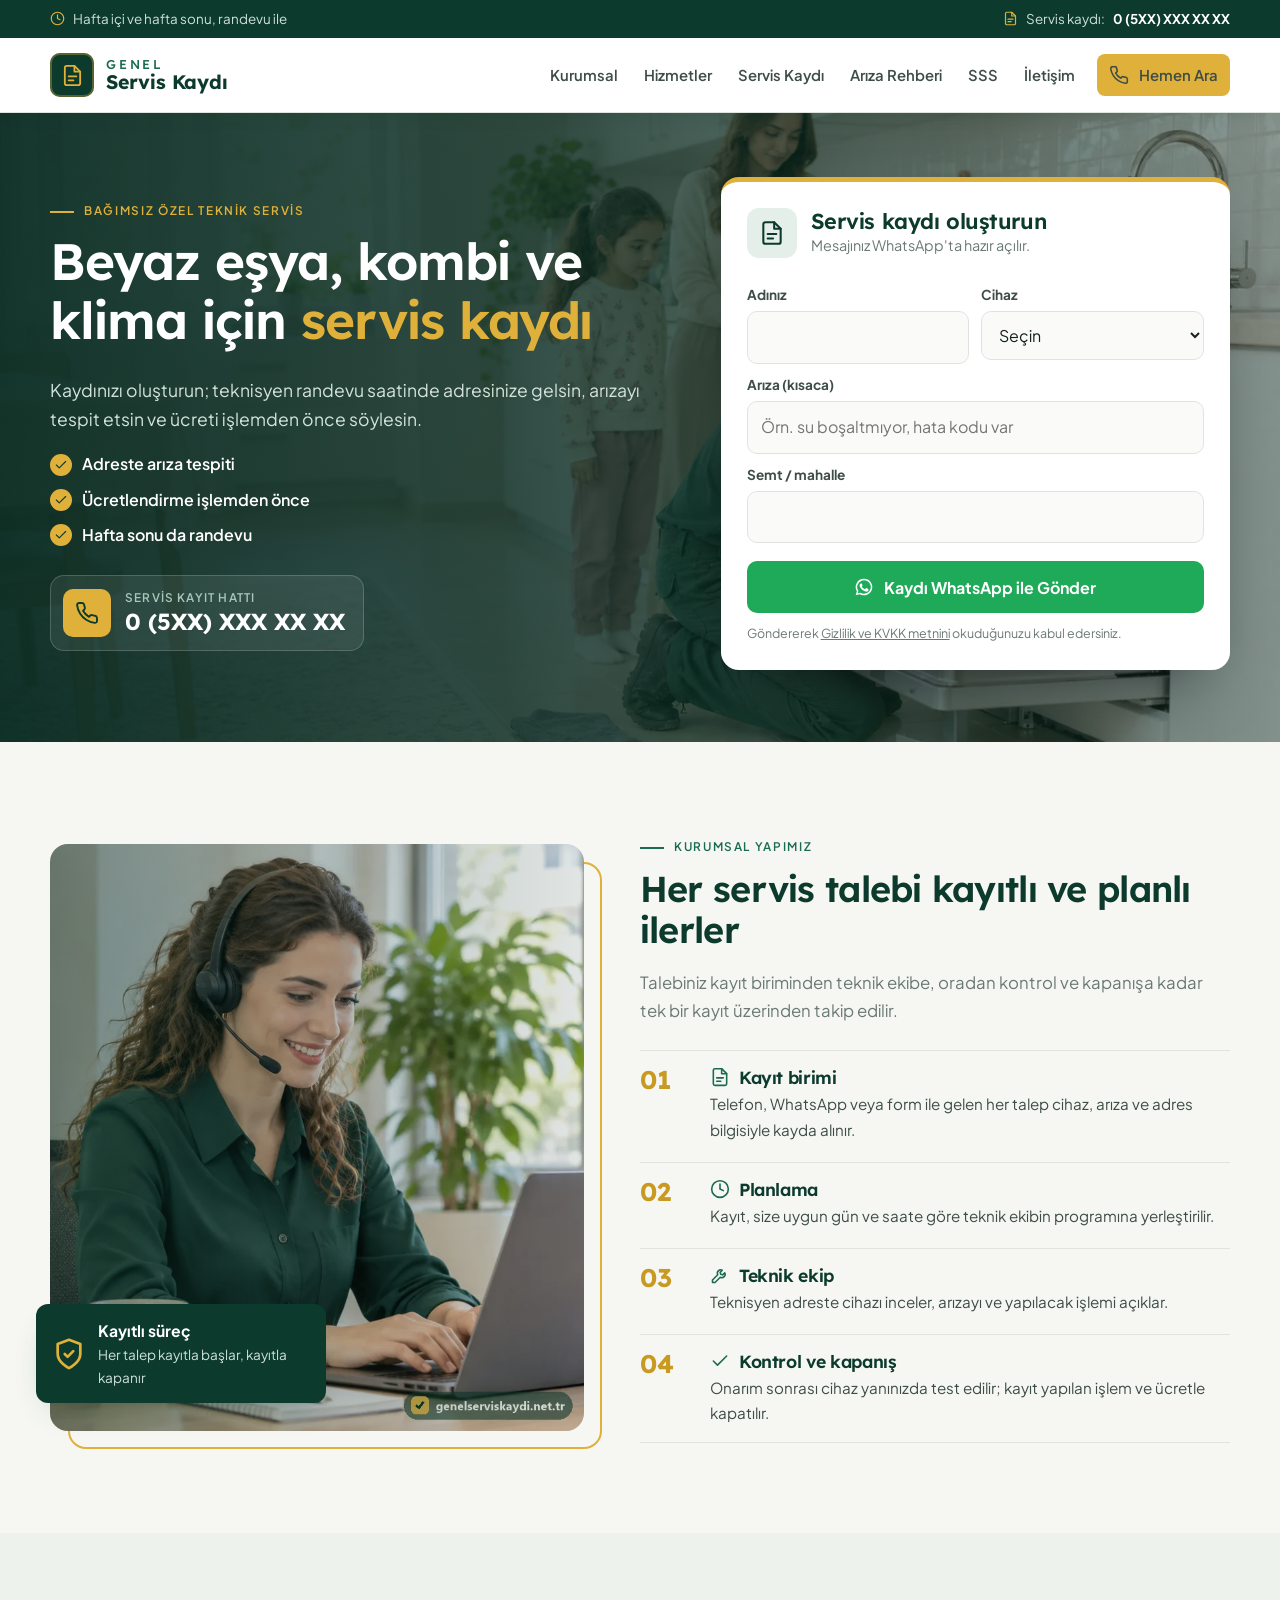
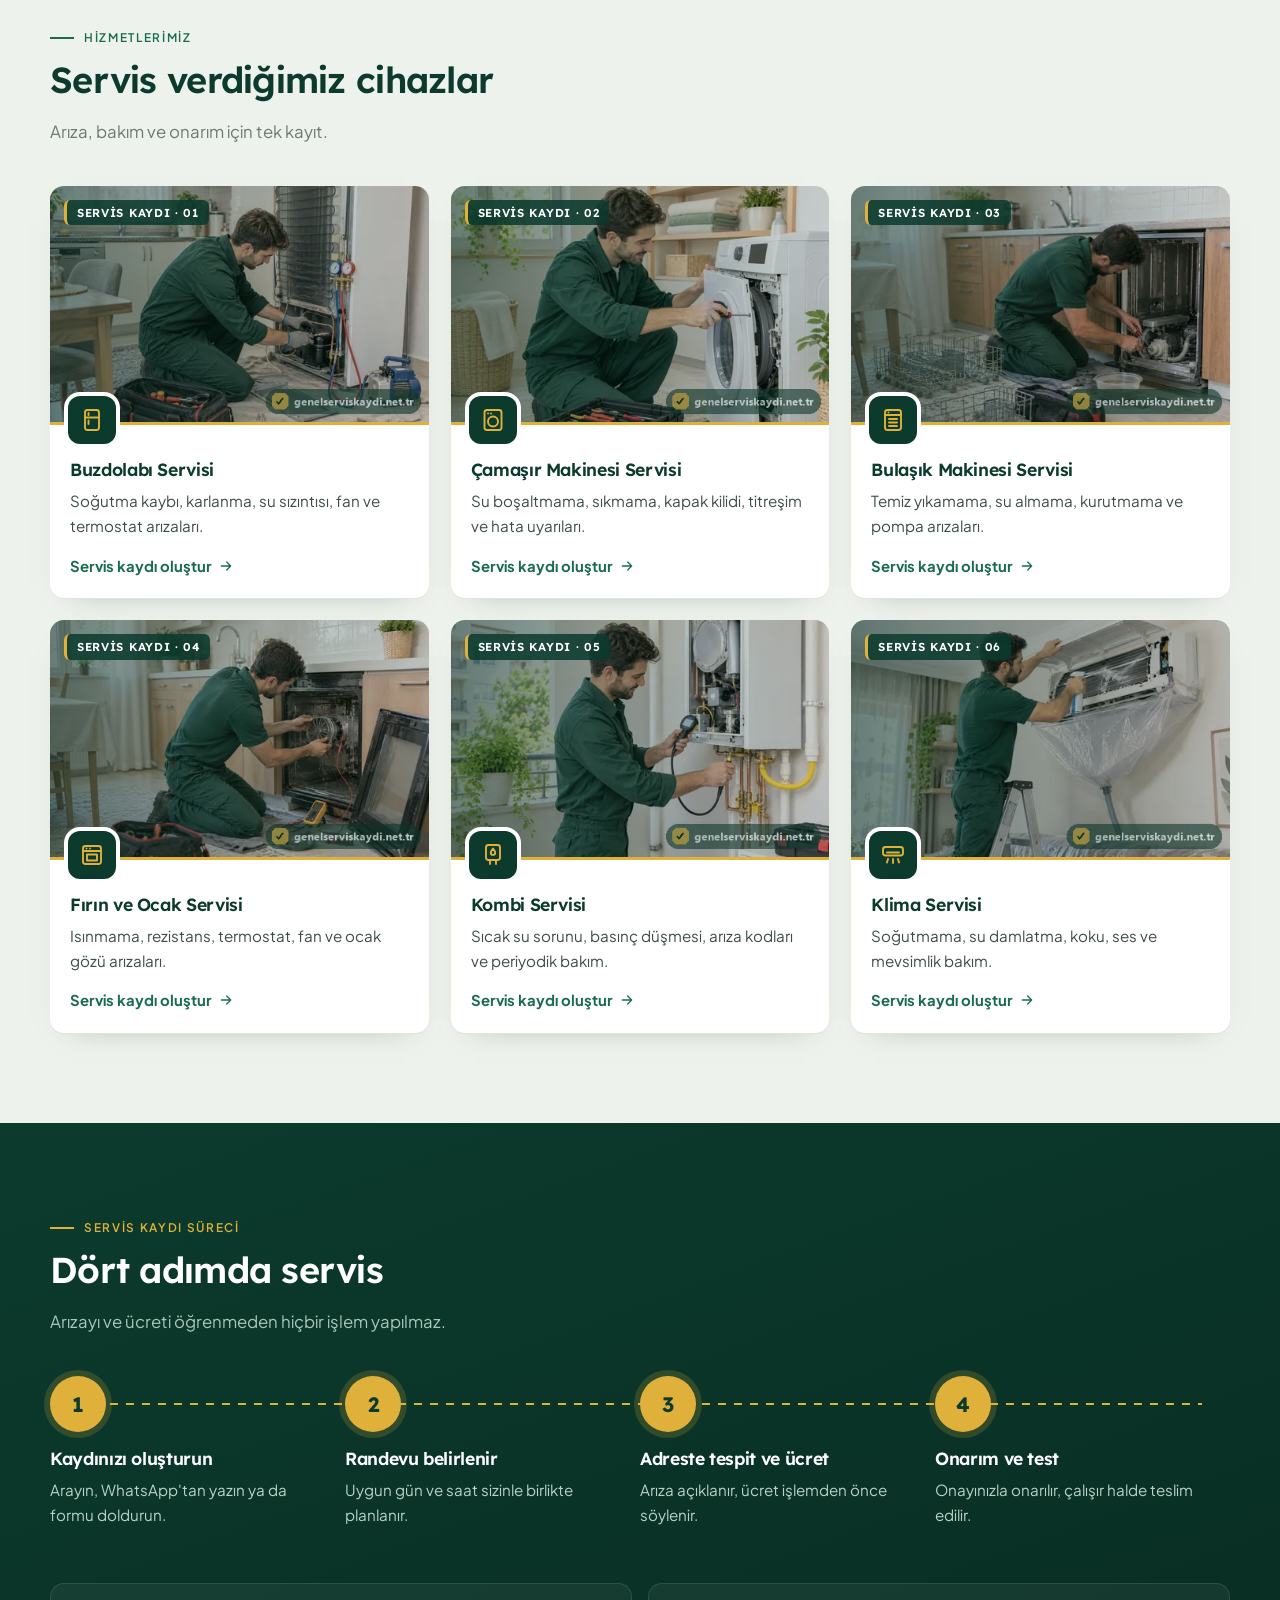
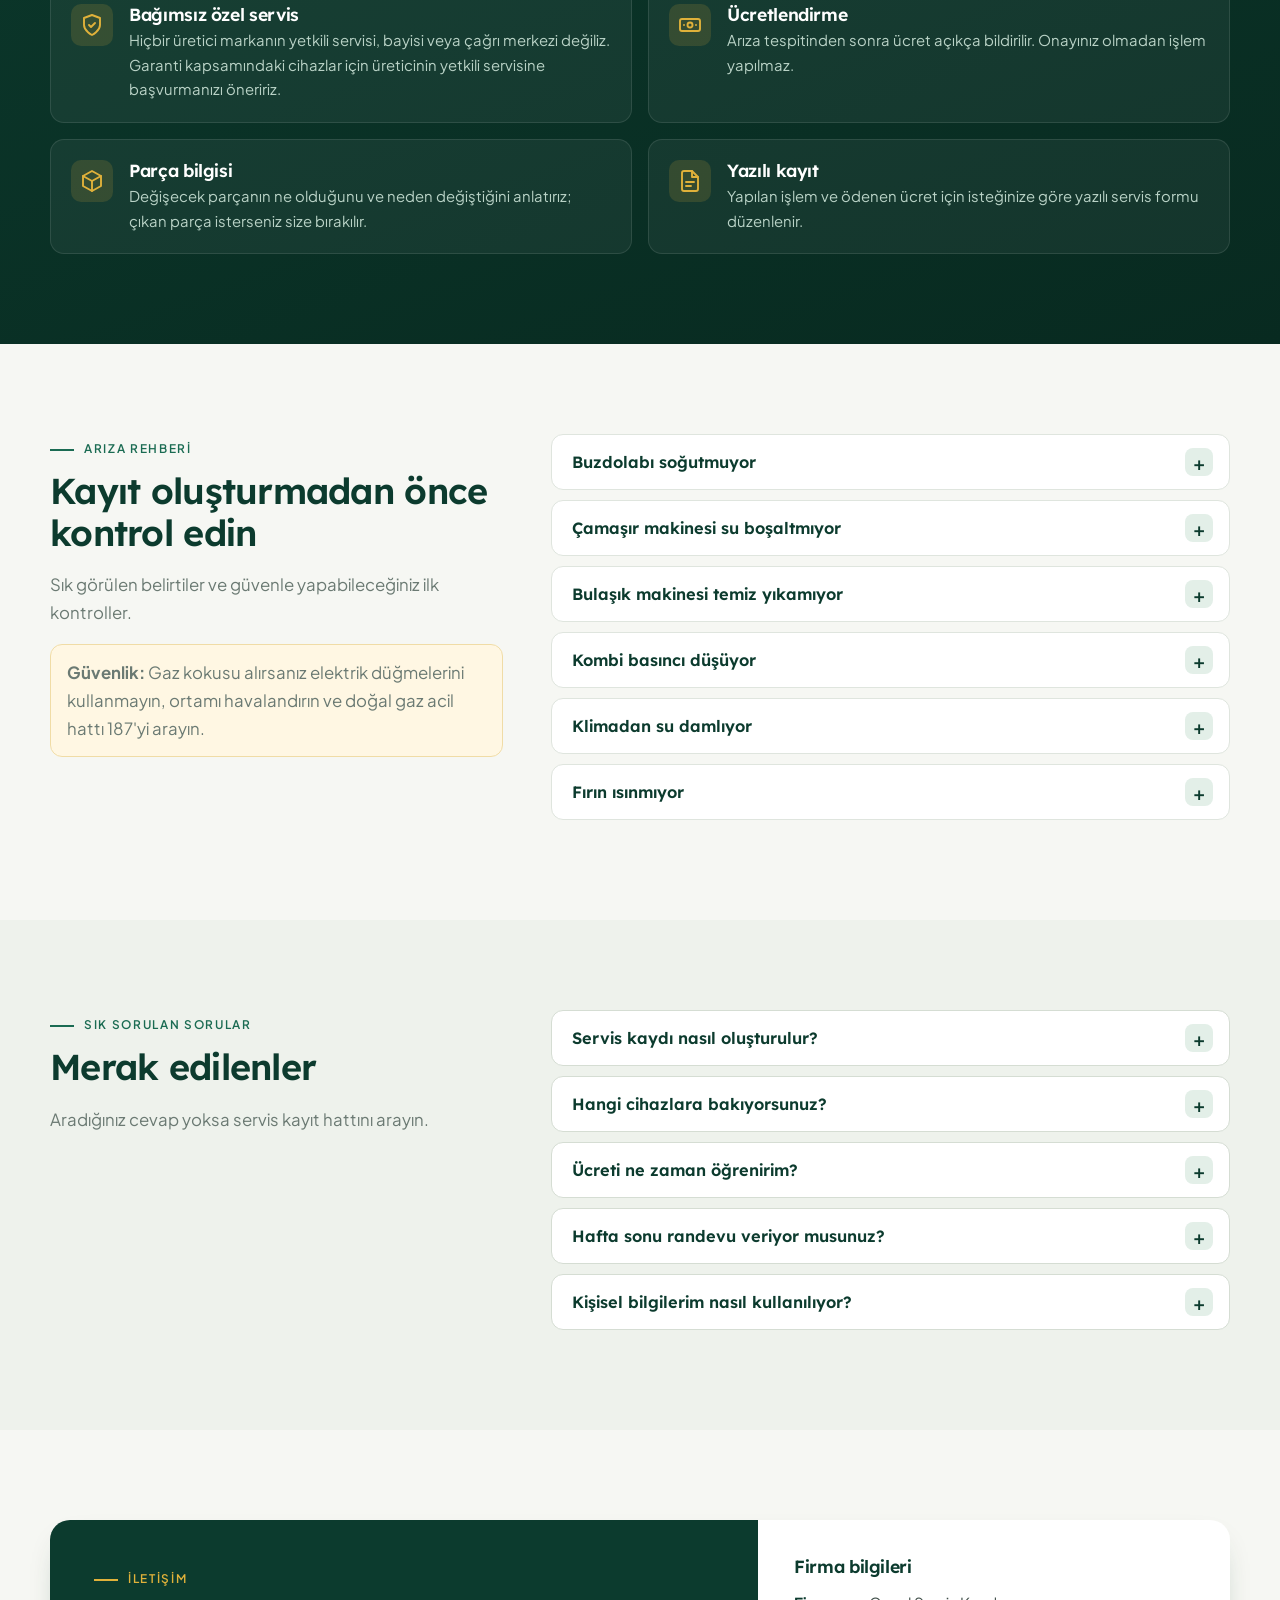
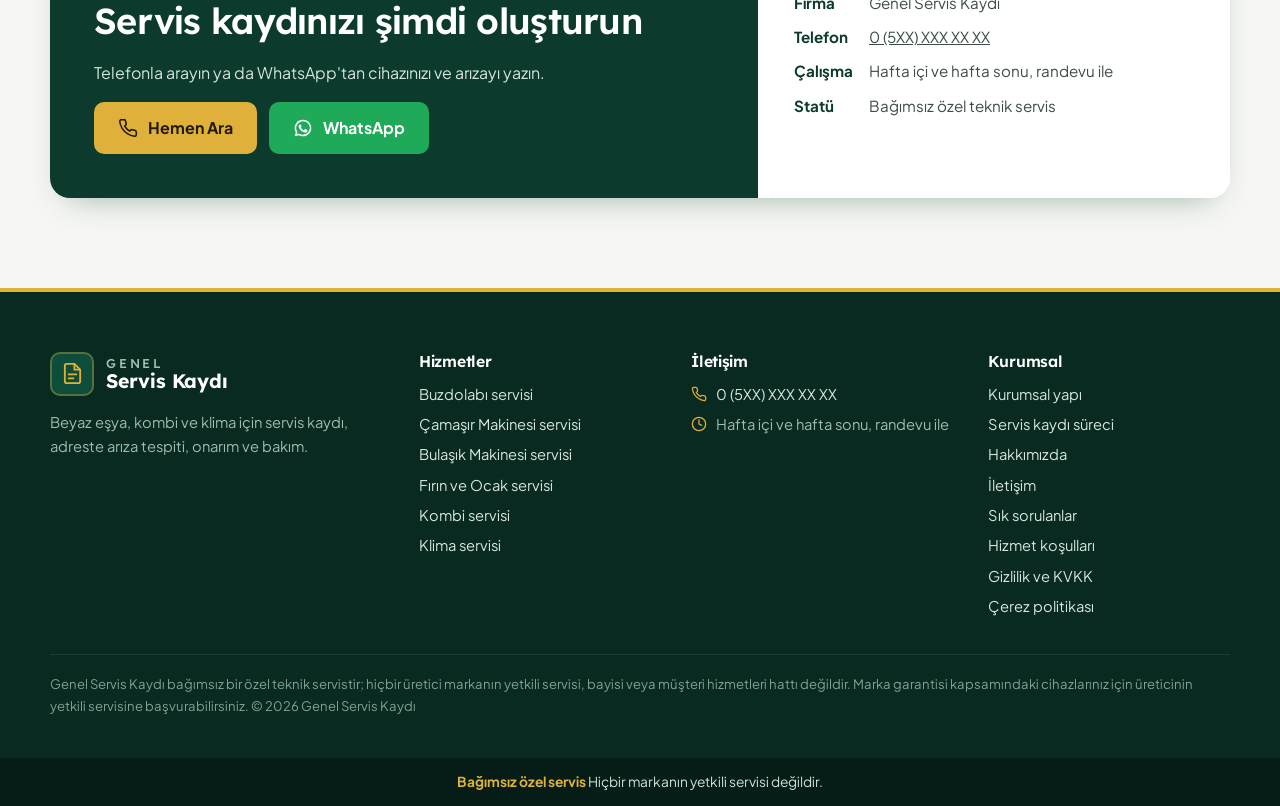
==== commit 614df88e: "Kart ve kurumsal fotoğraflara hero gibi yeşil film katmanı Co-Authored-By: Claude Opus 5.5 <noreply@" ====
--- a/index.html
+++ b/index.html
@@ -89,7 +89,7 @@
 .kurumsal{display:grid;grid-template-columns:.95fr 1.05fr;gap:56px;align-items:center}
 .kurumsal h2{color:var(--yesil)}
 .kur-gorsel{position:relative;border-radius:18px;overflow:visible}
-.kur-gorsel>img{filter:saturate(.9) contrast(1.03)}.kur-gorsel>img,.kur-gorsel>.yt{border-radius:18px;aspect-ratio:4/4.4;object-fit:cover;width:100%;height:auto}
+.kur-gorsel>img{filter:saturate(.9) contrast(1.03)}.kur-gorsel::after{content:"";position:absolute;inset:0;border-radius:18px;background:linear-gradient(90deg,rgba(9,44,34,.55) 0,rgba(9,44,34,.3) 45%,rgba(9,44,34,.12) 100%);pointer-events:none}.kur-rozet{z-index:1}.kur-gorsel>img,.kur-gorsel>.yt{border-radius:18px;aspect-ratio:4/4.4;object-fit:cover;width:100%;height:auto}
 .kur-gorsel::before{content:"";position:absolute;inset:18px -18px -18px 18px;border:2px solid var(--altin);border-radius:18px;z-index:-1}
 .kur-rozet{position:absolute;left:-14px;bottom:28px;background:var(--yesil);color:#fff;border-radius:12px;padding:14px 16px;display:flex;gap:12px;align-items:center;max-width:290px;box-shadow:var(--sh);font-size:.85rem;color:#cfe1d8}
 .kur-rozet b{display:block;color:#fff;font-size:.98rem}.kur-rozet svg{width:34px;height:34px;color:var(--altin);flex:none}
@@ -105,7 +105,7 @@
 .hizmetler{display:grid;grid-template-columns:repeat(3,1fr);gap:22px}
 .hizmet{background:#fff;border-radius:var(--r);overflow:hidden;box-shadow:0 1px 0 var(--line),0 12px 30px -24px rgba(12,59,46,.5);display:flex;flex-direction:column;transition:transform .2s,box-shadow .2s}
 .hizmet:hover{transform:translateY(-3px);box-shadow:var(--sh)}
-.h-foto{position:relative;aspect-ratio:16/10;border-bottom:3px solid var(--altin)}.h-foto img,.h-foto .yt{width:100%;height:100%;object-fit:cover}.h-foto img{filter:saturate(.88) contrast(1.04)}.h-foto::after{content:"";position:absolute;inset:0;background:linear-gradient(180deg,rgba(12,59,46,.28) 0,rgba(12,59,46,0) 34%,rgba(12,59,46,0) 62%,rgba(12,59,46,.38) 100%);pointer-events:none}.h-etiket{position:absolute;left:14px;top:14px;z-index:1;background:rgba(12,59,46,.86);color:#fff;font:600 .72rem/1 var(--fh);letter-spacing:.06em;text-transform:uppercase;padding:7px 10px;border-radius:6px;border-left:3px solid var(--altin)}.h-ikon{z-index:1}
+.h-foto{position:relative;aspect-ratio:16/10;border-bottom:3px solid var(--altin)}.h-foto img,.h-foto .yt{width:100%;height:100%;object-fit:cover}.h-foto img{filter:saturate(.88) contrast(1.04)}.h-foto::after{content:"";position:absolute;inset:0;background:linear-gradient(90deg,rgba(9,44,34,.62) 0,rgba(9,44,34,.38) 45%,rgba(9,44,34,.18) 100%);pointer-events:none;transition:opacity .25s}.hizmet:hover .h-foto::after{opacity:.55}.h-etiket{position:absolute;left:14px;top:14px;z-index:1;background:rgba(12,59,46,.86);color:#fff;font:600 .72rem/1 var(--fh);letter-spacing:.06em;text-transform:uppercase;padding:7px 10px;border-radius:6px;border-left:3px solid var(--altin)}.h-ikon{z-index:1}
 .h-ikon{position:absolute;left:18px;bottom:-22px;width:48px;height:48px;border-radius:12px;background:var(--yesil);color:var(--altin);display:grid;place-items:center;box-shadow:0 0 0 4px #fff}.h-ikon svg{width:24px;height:24px}
 .h-ic{padding:34px 20px 20px;display:flex;flex-direction:column;flex:1}
 .h-ic h3{color:var(--yesil)}.h-ic p{color:var(--ink2);font-size:.95rem;flex:1}
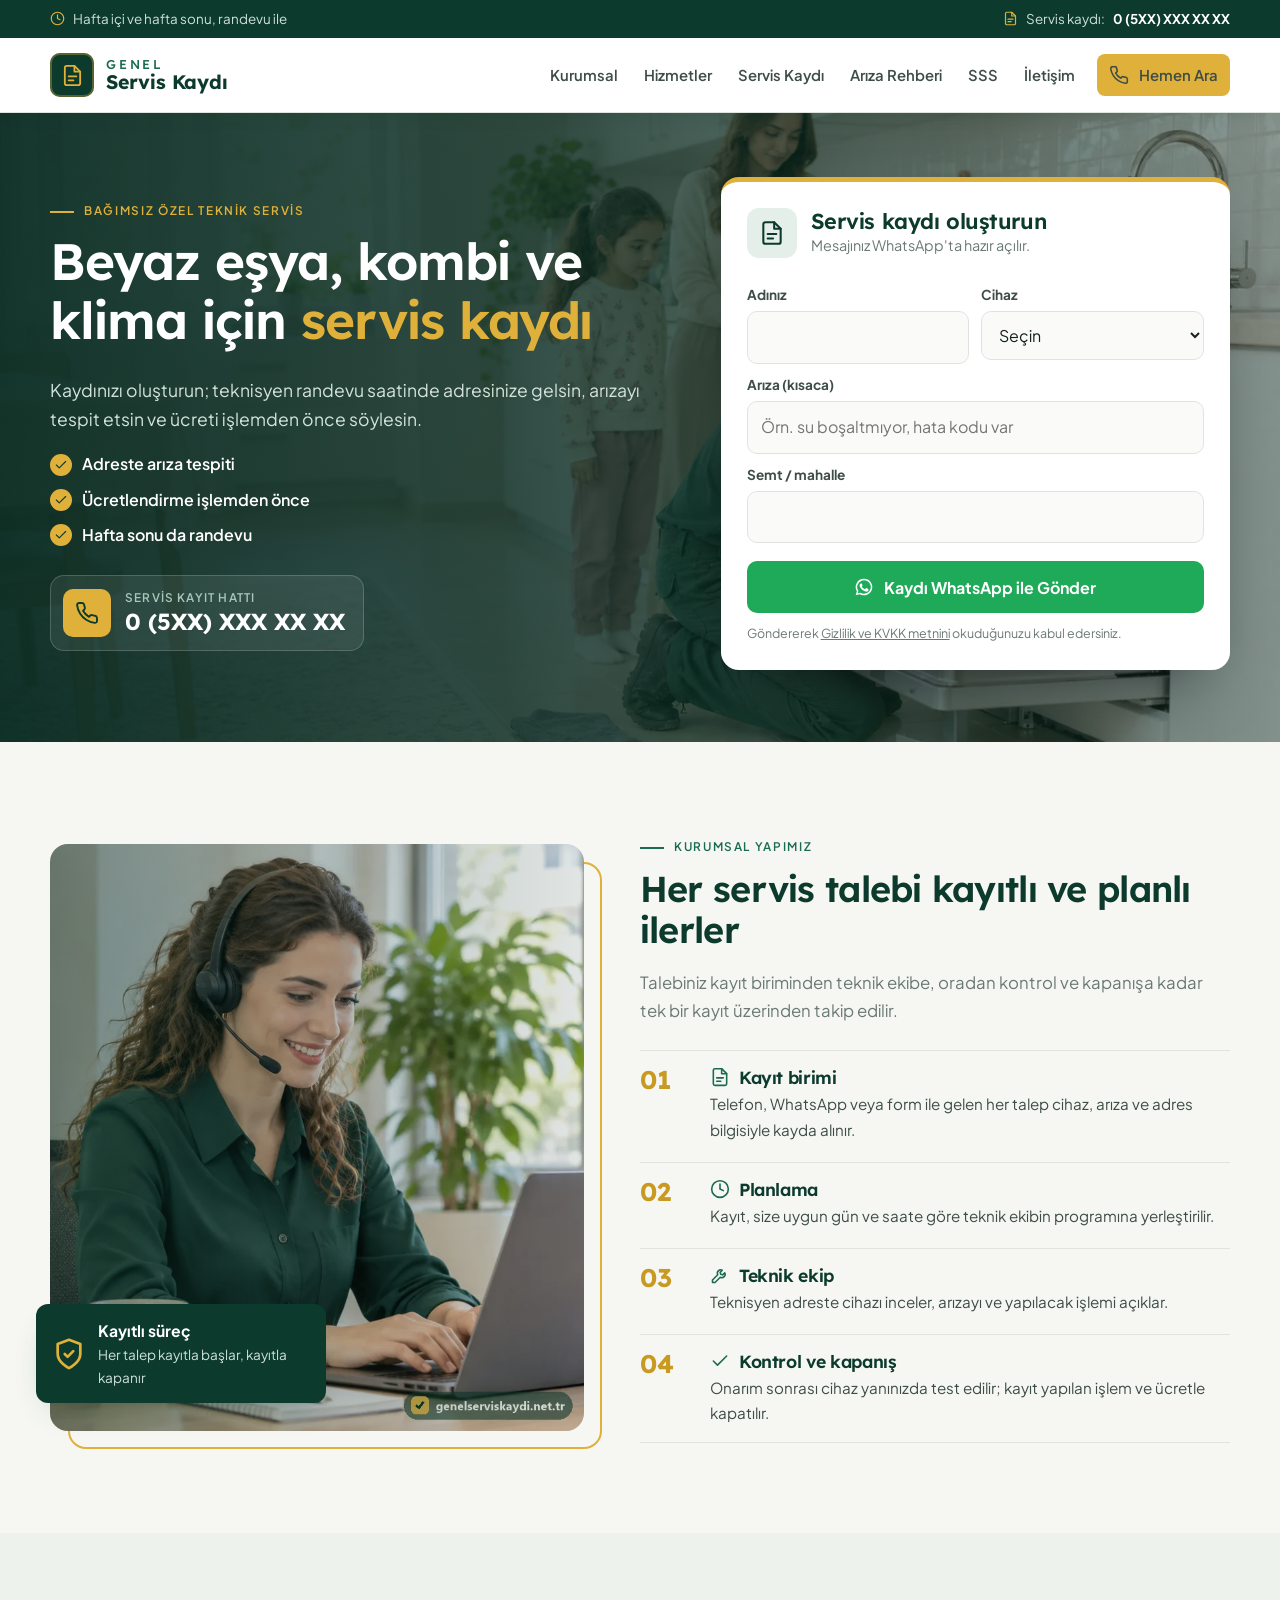
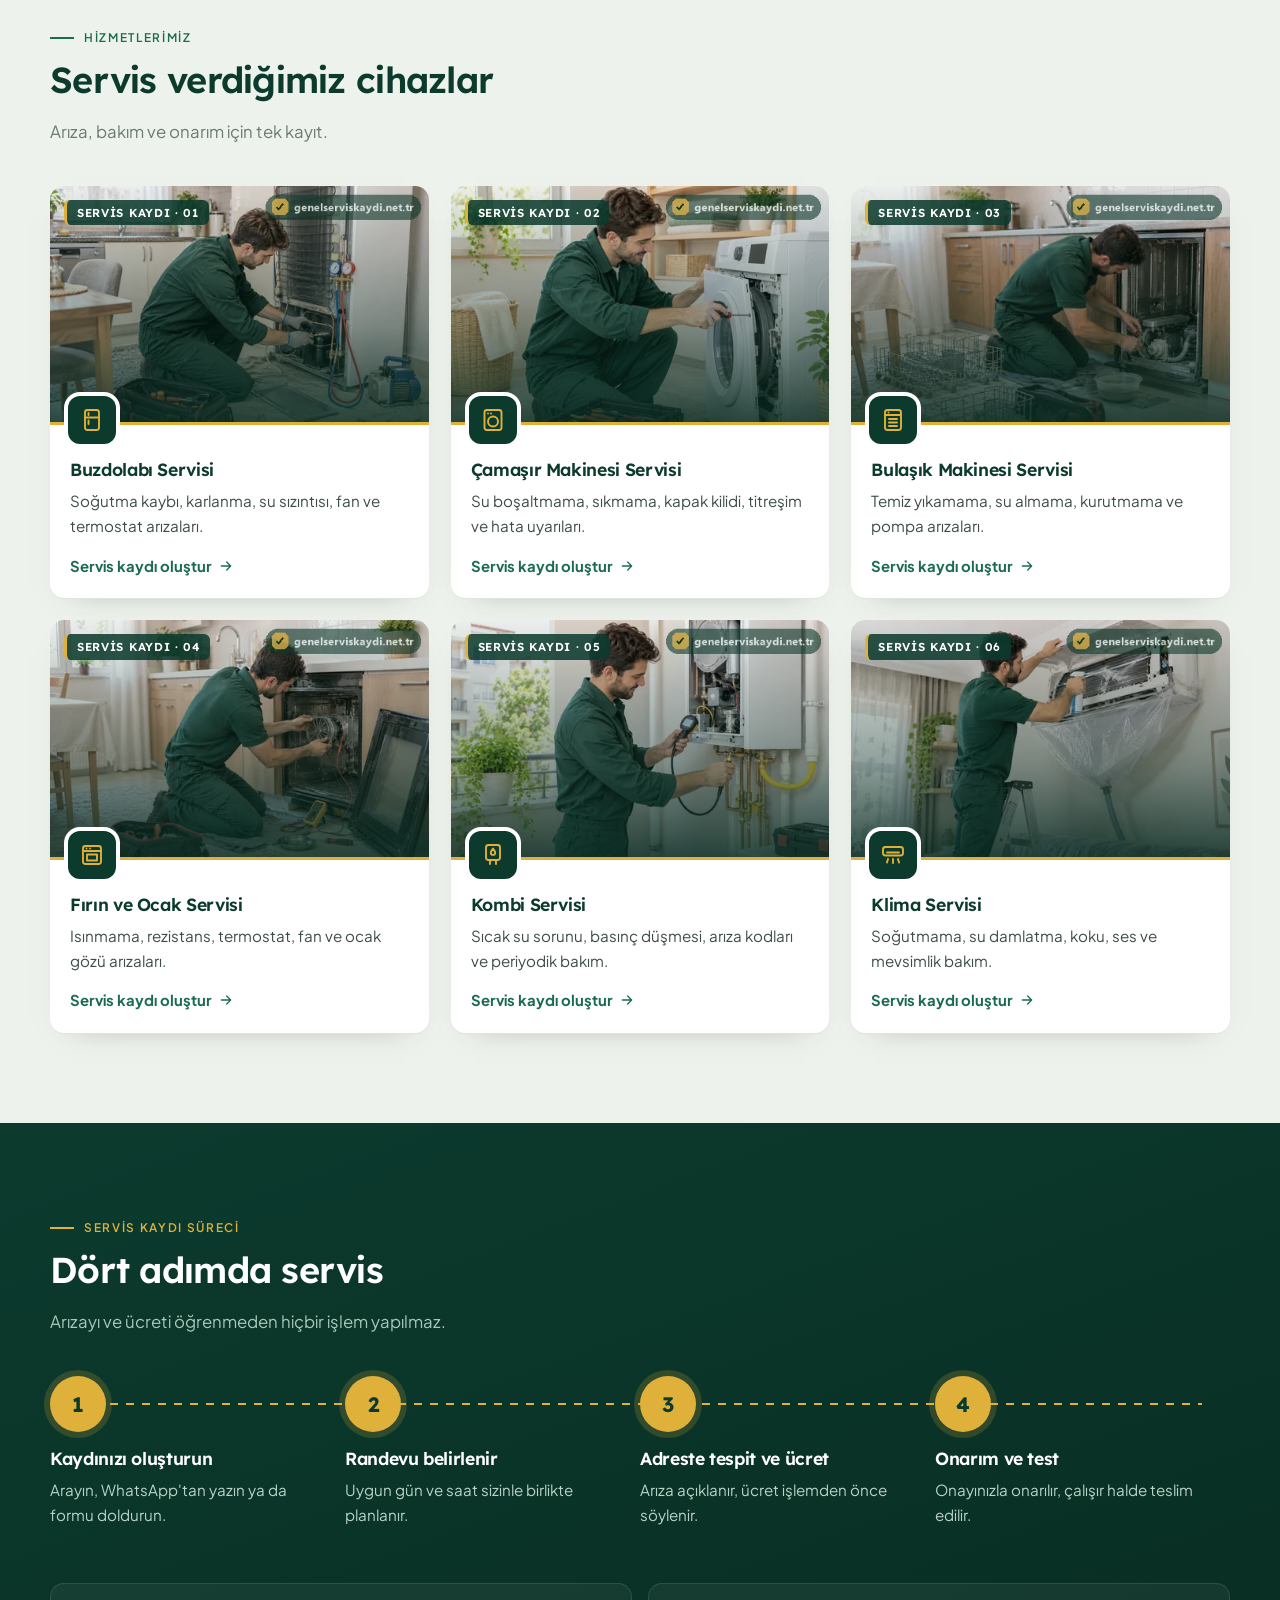
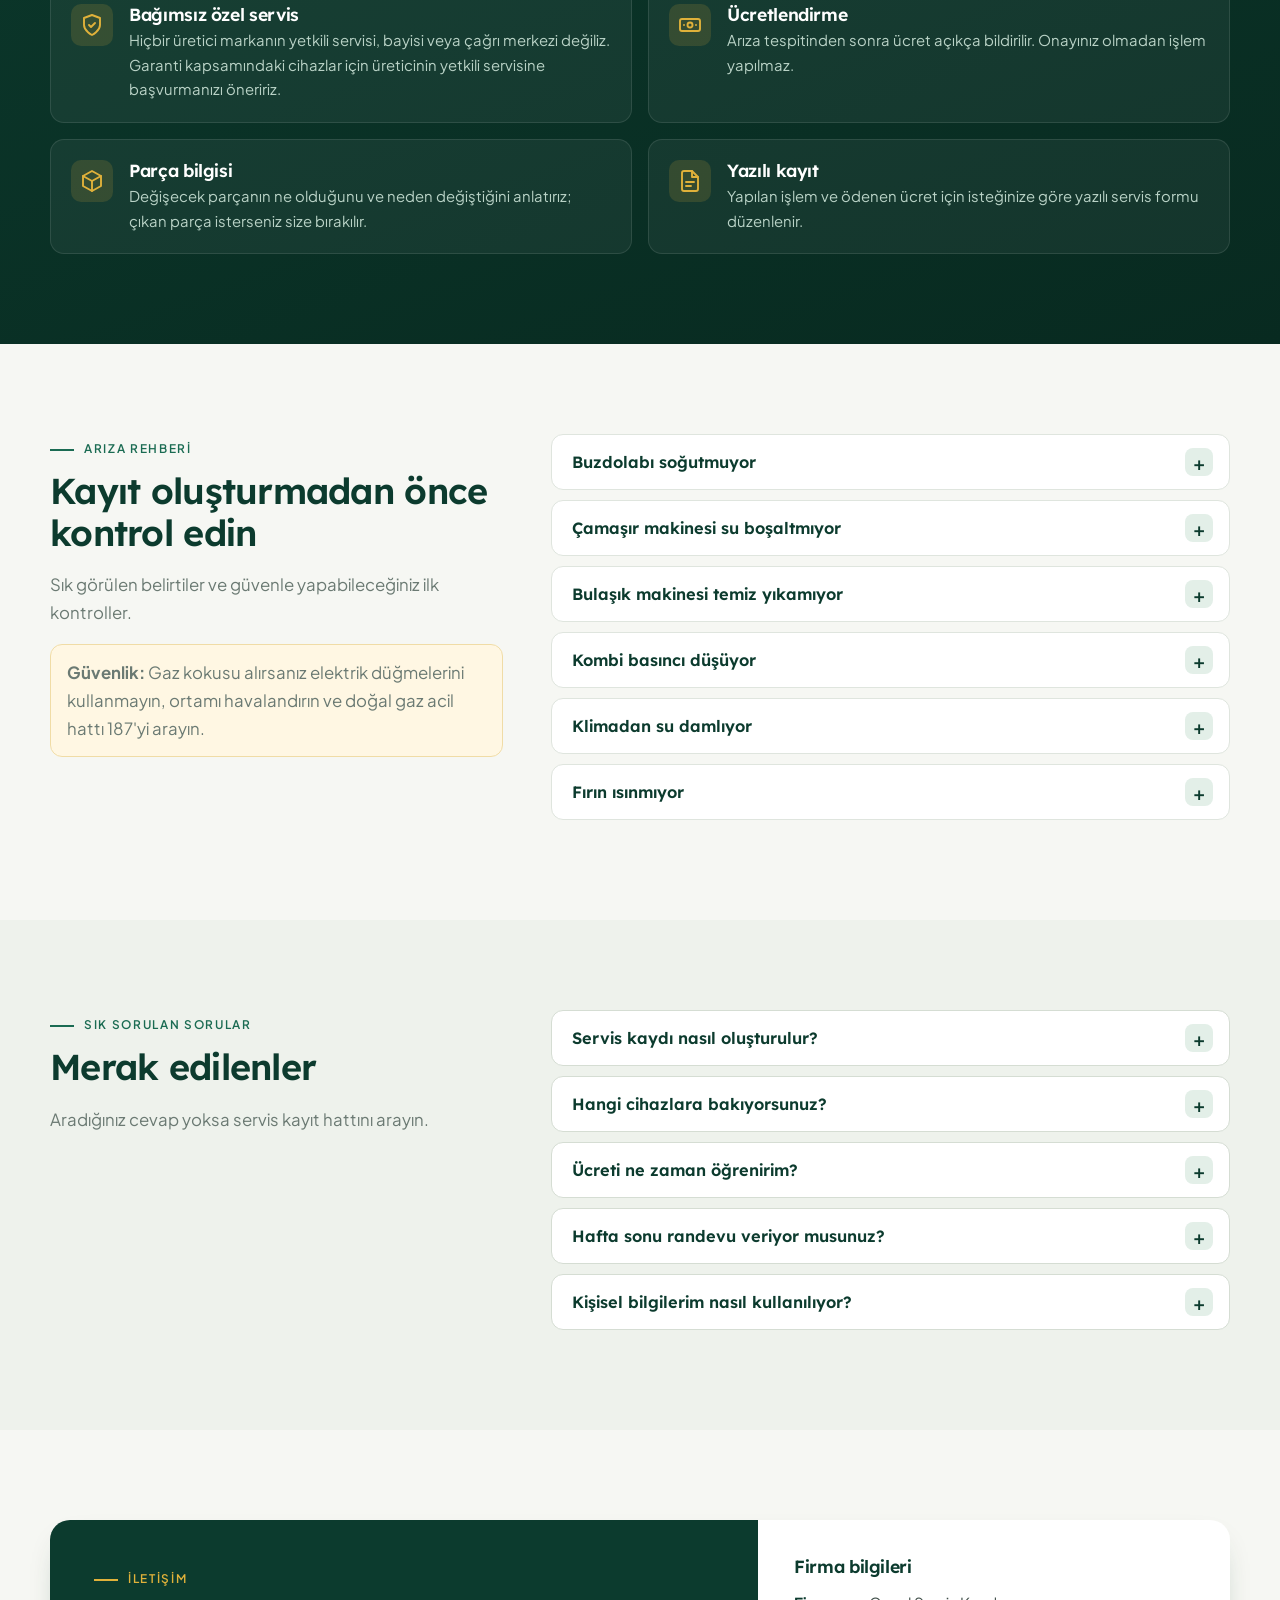
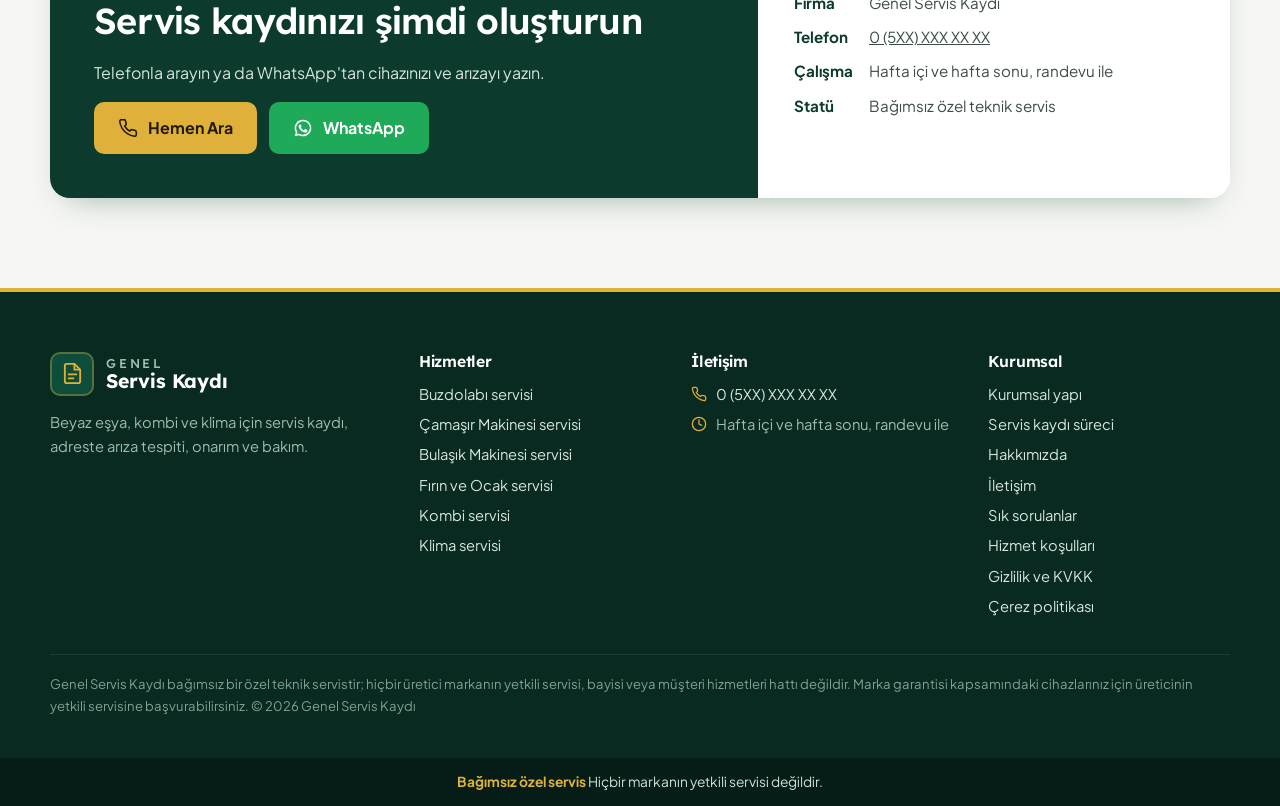
==== commit 139e4501: "Cihaz kartlarında koyu ton alttan yukarı, filigran sağ üstte; görsel adreslerine sürüm Co-Authored-B" ====
--- a/index.html
+++ b/index.html
@@ -105,7 +105,7 @@
 .hizmetler{display:grid;grid-template-columns:repeat(3,1fr);gap:22px}
 .hizmet{background:#fff;border-radius:var(--r);overflow:hidden;box-shadow:0 1px 0 var(--line),0 12px 30px -24px rgba(12,59,46,.5);display:flex;flex-direction:column;transition:transform .2s,box-shadow .2s}
 .hizmet:hover{transform:translateY(-3px);box-shadow:var(--sh)}
-.h-foto{position:relative;aspect-ratio:16/10;border-bottom:3px solid var(--altin)}.h-foto img,.h-foto .yt{width:100%;height:100%;object-fit:cover}.h-foto img{filter:saturate(.88) contrast(1.04)}.h-foto::after{content:"";position:absolute;inset:0;background:linear-gradient(90deg,rgba(9,44,34,.62) 0,rgba(9,44,34,.38) 45%,rgba(9,44,34,.18) 100%);pointer-events:none;transition:opacity .25s}.hizmet:hover .h-foto::after{opacity:.55}.h-etiket{position:absolute;left:14px;top:14px;z-index:1;background:rgba(12,59,46,.86);color:#fff;font:600 .72rem/1 var(--fh);letter-spacing:.06em;text-transform:uppercase;padding:7px 10px;border-radius:6px;border-left:3px solid var(--altin)}.h-ikon{z-index:1}
+.h-foto{position:relative;aspect-ratio:16/10;border-bottom:3px solid var(--altin)}.h-foto img,.h-foto .yt{width:100%;height:100%;object-fit:cover}.h-foto img{filter:saturate(.88) contrast(1.04)}.h-foto::after{content:"";position:absolute;inset:0;background:linear-gradient(0deg,rgba(9,44,34,.85) 0,rgba(9,44,34,.45) 40%,rgba(9,44,34,.08) 100%);pointer-events:none;transition:opacity .25s}.hizmet:hover .h-foto::after{opacity:.55}.h-etiket{position:absolute;left:14px;top:14px;z-index:1;background:rgba(12,59,46,.86);color:#fff;font:600 .72rem/1 var(--fh);letter-spacing:.06em;text-transform:uppercase;padding:7px 10px;border-radius:6px;border-left:3px solid var(--altin)}.h-ikon{z-index:1}
 .h-ikon{position:absolute;left:18px;bottom:-22px;width:48px;height:48px;border-radius:12px;background:var(--yesil);color:var(--altin);display:grid;place-items:center;box-shadow:0 0 0 4px #fff}.h-ikon svg{width:24px;height:24px}
 .h-ic{padding:34px 20px 20px;display:flex;flex-direction:column;flex:1}
 .h-ic h3{color:var(--yesil)}.h-ic p{color:var(--ink2);font-size:.95rem;flex:1}
@@ -173,7 +173,7 @@
 <main id="ust">
 <!-- 1 · GİRİŞ + SERVİS KAYDI -->
 <section class="hero foto" aria-labelledby="h1">
-<div class="hero-arka"><img src="img/hero-800.webp" srcset="img/hero-800.webp 800w, img/hero-1400.webp 1400w" sizes="100vw" width="800" height="450" alt="Teknisyen evde bulaşık makinesini onarırken, anne ve kızı mutfakta izliyor" fetchpriority="high"></div>
+<div class="hero-arka"><img src="img/hero-800.webp?v=1795679178" srcset="img/hero-800.webp?v=1795679178 800w, img/hero-1400.webp?v=1795679178 1400w" sizes="100vw" width="800" height="450" alt="Teknisyen evde bulaşık makinesini onarırken, anne ve kızı mutfakta izliyor" fetchpriority="high"></div>
 <div class="kap hero-izgara">
 <div class="hero-ic">
 <span class="etiket">Bağımsız özel teknik servis</span>
@@ -198,7 +198,7 @@
 
 <!-- 2 · KURUMSAL YAPI -->
 <section class="bolum" id="kurumsal" aria-labelledby="h-kur"><div class="kap kurumsal">
-<div class="kur-gorsel"><img src="img/kurumsal-800.webp" srcset="img/kurumsal-800.webp 800w, img/kurumsal-1400.webp 855w" sizes="(max-width:900px) 92vw, 520px" width="800" height="880" alt="Servis kayıt biriminde talep kaydeden çalışan" loading="lazy" decoding="async"><div class="kur-rozet"><svg viewBox="0 0 24 24" fill="none" stroke="currentColor" stroke-width="1.9" stroke-linecap="round" stroke-linejoin="round" aria-hidden="true"><path d="M12 22s8-4 8-10V5l-8-3-8 3v7c0 6 8 10 8 10z"/><path d="m9 12 2 2 4-4"/></svg><span><b>Kayıtlı süreç</b>Her talep kayıtla başlar, kayıtla kapanır</span></div></div>
+<div class="kur-gorsel"><img src="img/kurumsal-800.webp?v=1795679179" srcset="img/kurumsal-800.webp?v=1795679179 800w, img/kurumsal-1400.webp?v=1795679179 855w" sizes="(max-width:900px) 92vw, 520px" width="800" height="880" alt="Servis kayıt biriminde talep kaydeden çalışan" loading="lazy" decoding="async"><div class="kur-rozet"><svg viewBox="0 0 24 24" fill="none" stroke="currentColor" stroke-width="1.9" stroke-linecap="round" stroke-linejoin="round" aria-hidden="true"><path d="M12 22s8-4 8-10V5l-8-3-8 3v7c0 6 8 10 8 10z"/><path d="m9 12 2 2 4-4"/></svg><span><b>Kayıtlı süreç</b>Her talep kayıtla başlar, kayıtla kapanır</span></div></div>
 <div>
 <span class="etiket koyu">Kurumsal yapımız</span>
 <h2 id="h-kur">Her servis talebi kayıtlı ve planlı ilerler</h2>
@@ -210,7 +210,7 @@
 <!-- 3 · HİZMETLER -->
 <section class="bolum acik" id="hizmetler" aria-labelledby="h-hiz"><div class="kap">
 <div class="bas"><span class="etiket koyu">Hizmetlerimiz</span><h2 id="h-hiz">Servis verdiğimiz cihazlar</h2><p>Arıza, bakım ve onarım için tek kayıt.</p></div>
-<div class="hizmetler"><article class="hizmet"><div class="h-foto"><img src="img/buzdolabi-480.webp" srcset="img/buzdolabi-480.webp 480w, img/buzdolabi-800.webp 800w" sizes="(max-width:640px) 92vw, (max-width:1020px) 46vw, 360px" width="480" height="300" alt="Buzdolabı onarımı yapan teknisyen" loading="lazy" decoding="async"><span class="h-etiket">Servis kaydı · 01</span><span class="h-ikon"><svg viewBox="0 0 24 24" fill="none" stroke="currentColor" stroke-width="1.9" stroke-linecap="round" stroke-linejoin="round" aria-hidden="true"><rect x="5" y="2" width="14" height="20" rx="2.5"/><path d="M5 9.5h14M8.5 5v2M8.5 12.5v3.5"/></svg></span></div><div class="h-ic"><h3>Buzdolabı Servisi</h3><p>Soğutma kaybı, karlanma, su sızıntısı, fan ve termostat arızaları.</p><a href="#kayit">Servis kaydı oluştur <svg viewBox="0 0 24 24" fill="none" stroke="currentColor" stroke-width="1.9" stroke-linecap="round" stroke-linejoin="round" aria-hidden="true"><path d="M5 12h14M13 6l6 6-6 6"/></svg></a></div></article><article class="hizmet"><div class="h-foto"><img src="img/camasir-480.webp" srcset="img/camasir-480.webp 480w, img/camasir-800.webp 800w" sizes="(max-width:640px) 92vw, (max-width:1020px) 46vw, 360px" width="480" height="300" alt="Çamaşır Makinesi onarımı yapan teknisyen" loading="lazy" decoding="async"><span class="h-etiket">Servis kaydı · 02</span><span class="h-ikon"><svg viewBox="0 0 24 24" fill="none" stroke="currentColor" stroke-width="1.9" stroke-linecap="round" stroke-linejoin="round" aria-hidden="true"><rect x="3.5" y="2" width="17" height="20" rx="2.5"/><circle cx="12" cy="13.5" r="5"/><path d="M7 5.5h.01M10 5.5h.01"/></svg></span></div><div class="h-ic"><h3>Çamaşır Makinesi Servisi</h3><p>Su boşaltmama, sıkmama, kapak kilidi, titreşim ve hata uyarıları.</p><a href="#kayit">Servis kaydı oluştur <svg viewBox="0 0 24 24" fill="none" stroke="currentColor" stroke-width="1.9" stroke-linecap="round" stroke-linejoin="round" aria-hidden="true"><path d="M5 12h14M13 6l6 6-6 6"/></svg></a></div></article><article class="hizmet"><div class="h-foto"><img src="img/bulasik-480.webp" srcset="img/bulasik-480.webp 480w, img/bulasik-800.webp 800w" sizes="(max-width:640px) 92vw, (max-width:1020px) 46vw, 360px" width="480" height="300" alt="Bulaşık Makinesi onarımı yapan teknisyen" loading="lazy" decoding="async"><span class="h-etiket">Servis kaydı · 03</span><span class="h-ikon"><svg viewBox="0 0 24 24" fill="none" stroke="currentColor" stroke-width="1.9" stroke-linecap="round" stroke-linejoin="round" aria-hidden="true"><rect x="4" y="2" width="16" height="20" rx="2.5"/><path d="M4 7h16M7.5 4.5h.01M8 11h8M8 14.5h8M8 18h8"/></svg></span></div><div class="h-ic"><h3>Bulaşık Makinesi Servisi</h3><p>Temiz yıkamama, su almama, kurutmama ve pompa arızaları.</p><a href="#kayit">Servis kaydı oluştur <svg viewBox="0 0 24 24" fill="none" stroke="currentColor" stroke-width="1.9" stroke-linecap="round" stroke-linejoin="round" aria-hidden="true"><path d="M5 12h14M13 6l6 6-6 6"/></svg></a></div></article><article class="hizmet"><div class="h-foto"><img src="img/firin-480.webp" srcset="img/firin-480.webp 480w, img/firin-800.webp 800w" sizes="(max-width:640px) 92vw, (max-width:1020px) 46vw, 360px" width="480" height="300" alt="Fırın ve Ocak onarımı yapan teknisyen" loading="lazy" decoding="async"><span class="h-etiket">Servis kaydı · 04</span><span class="h-ikon"><svg viewBox="0 0 24 24" fill="none" stroke="currentColor" stroke-width="1.9" stroke-linecap="round" stroke-linejoin="round" aria-hidden="true"><rect x="3" y="3" width="18" height="18" rx="2.5"/><path d="M3 8h18M6.5 5.5h.01M10 5.5h.01M7 11.5h10v6H7z"/></svg></span></div><div class="h-ic"><h3>Fırın ve Ocak Servisi</h3><p>Isınmama, rezistans, termostat, fan ve ocak gözü arızaları.</p><a href="#kayit">Servis kaydı oluştur <svg viewBox="0 0 24 24" fill="none" stroke="currentColor" stroke-width="1.9" stroke-linecap="round" stroke-linejoin="round" aria-hidden="true"><path d="M5 12h14M13 6l6 6-6 6"/></svg></a></div></article><article class="hizmet"><div class="h-foto"><img src="img/kombi-480.webp" srcset="img/kombi-480.webp 480w, img/kombi-800.webp 800w" sizes="(max-width:640px) 92vw, (max-width:1020px) 46vw, 360px" width="480" height="300" alt="Kombi onarımı yapan teknisyen" loading="lazy" decoding="async"><span class="h-etiket">Servis kaydı · 05</span><span class="h-ikon"><svg viewBox="0 0 24 24" fill="none" stroke="currentColor" stroke-width="1.9" stroke-linecap="round" stroke-linejoin="round" aria-hidden="true"><rect x="5" y="2" width="14" height="15" rx="2.5"/><path d="M9 21v-4M15 21v-4M12 5.5c-1.6 2-2.2 3.2-2.2 4.2a2.2 2.2 0 0 0 4.4 0c0-1-.6-2.2-2.2-4.2z"/></svg></span></div><div class="h-ic"><h3>Kombi Servisi</h3><p>Sıcak su sorunu, basınç düşmesi, arıza kodları ve periyodik bakım.</p><a href="#kayit">Servis kaydı oluştur <svg viewBox="0 0 24 24" fill="none" stroke="currentColor" stroke-width="1.9" stroke-linecap="round" stroke-linejoin="round" aria-hidden="true"><path d="M5 12h14M13 6l6 6-6 6"/></svg></a></div></article><article class="hizmet"><div class="h-foto"><img src="img/klima-480.webp" srcset="img/klima-480.webp 480w, img/klima-800.webp 800w" sizes="(max-width:640px) 92vw, (max-width:1020px) 46vw, 360px" width="480" height="300" alt="Klima onarımı yapan teknisyen" loading="lazy" decoding="async"><span class="h-etiket">Servis kaydı · 06</span><span class="h-ikon"><svg viewBox="0 0 24 24" fill="none" stroke="currentColor" stroke-width="1.9" stroke-linecap="round" stroke-linejoin="round" aria-hidden="true"><rect x="2" y="4" width="20" height="8.5" rx="2.5"/><path d="M6 9.5h12M7 16c0 1.5-1 2-1 3.5M12 16v4M17 16c0 1.5 1 2 1 3.5"/></svg></span></div><div class="h-ic"><h3>Klima Servisi</h3><p>Soğutmama, su damlatma, koku, ses ve mevsimlik bakım.</p><a href="#kayit">Servis kaydı oluştur <svg viewBox="0 0 24 24" fill="none" stroke="currentColor" stroke-width="1.9" stroke-linecap="round" stroke-linejoin="round" aria-hidden="true"><path d="M5 12h14M13 6l6 6-6 6"/></svg></a></div></article></div>
+<div class="hizmetler"><article class="hizmet"><div class="h-foto"><img src="img/buzdolabi-480.webp?v=1795679177" srcset="img/buzdolabi-480.webp?v=1795679177 480w, img/buzdolabi-800.webp?v=1795679177 800w" sizes="(max-width:640px) 92vw, (max-width:1020px) 46vw, 360px" width="480" height="300" alt="Buzdolabı onarımı yapan teknisyen" loading="lazy" decoding="async"><span class="h-etiket">Servis kaydı · 01</span><span class="h-ikon"><svg viewBox="0 0 24 24" fill="none" stroke="currentColor" stroke-width="1.9" stroke-linecap="round" stroke-linejoin="round" aria-hidden="true"><rect x="5" y="2" width="14" height="20" rx="2.5"/><path d="M5 9.5h14M8.5 5v2M8.5 12.5v3.5"/></svg></span></div><div class="h-ic"><h3>Buzdolabı Servisi</h3><p>Soğutma kaybı, karlanma, su sızıntısı, fan ve termostat arızaları.</p><a href="#kayit">Servis kaydı oluştur <svg viewBox="0 0 24 24" fill="none" stroke="currentColor" stroke-width="1.9" stroke-linecap="round" stroke-linejoin="round" aria-hidden="true"><path d="M5 12h14M13 6l6 6-6 6"/></svg></a></div></article><article class="hizmet"><div class="h-foto"><img src="img/camasir-480.webp?v=1795679177" srcset="img/camasir-480.webp?v=1795679177 480w, img/camasir-800.webp?v=1795679177 800w" sizes="(max-width:640px) 92vw, (max-width:1020px) 46vw, 360px" width="480" height="300" alt="Çamaşır Makinesi onarımı yapan teknisyen" loading="lazy" decoding="async"><span class="h-etiket">Servis kaydı · 02</span><span class="h-ikon"><svg viewBox="0 0 24 24" fill="none" stroke="currentColor" stroke-width="1.9" stroke-linecap="round" stroke-linejoin="round" aria-hidden="true"><rect x="3.5" y="2" width="17" height="20" rx="2.5"/><circle cx="12" cy="13.5" r="5"/><path d="M7 5.5h.01M10 5.5h.01"/></svg></span></div><div class="h-ic"><h3>Çamaşır Makinesi Servisi</h3><p>Su boşaltmama, sıkmama, kapak kilidi, titreşim ve hata uyarıları.</p><a href="#kayit">Servis kaydı oluştur <svg viewBox="0 0 24 24" fill="none" stroke="currentColor" stroke-width="1.9" stroke-linecap="round" stroke-linejoin="round" aria-hidden="true"><path d="M5 12h14M13 6l6 6-6 6"/></svg></a></div></article><article class="hizmet"><div class="h-foto"><img src="img/bulasik-480.webp?v=1795679177" srcset="img/bulasik-480.webp?v=1795679177 480w, img/bulasik-800.webp?v=1795679177 800w" sizes="(max-width:640px) 92vw, (max-width:1020px) 46vw, 360px" width="480" height="300" alt="Bulaşık Makinesi onarımı yapan teknisyen" loading="lazy" decoding="async"><span class="h-etiket">Servis kaydı · 03</span><span class="h-ikon"><svg viewBox="0 0 24 24" fill="none" stroke="currentColor" stroke-width="1.9" stroke-linecap="round" stroke-linejoin="round" aria-hidden="true"><rect x="4" y="2" width="16" height="20" rx="2.5"/><path d="M4 7h16M7.5 4.5h.01M8 11h8M8 14.5h8M8 18h8"/></svg></span></div><div class="h-ic"><h3>Bulaşık Makinesi Servisi</h3><p>Temiz yıkamama, su almama, kurutmama ve pompa arızaları.</p><a href="#kayit">Servis kaydı oluştur <svg viewBox="0 0 24 24" fill="none" stroke="currentColor" stroke-width="1.9" stroke-linecap="round" stroke-linejoin="round" aria-hidden="true"><path d="M5 12h14M13 6l6 6-6 6"/></svg></a></div></article><article class="hizmet"><div class="h-foto"><img src="img/firin-480.webp?v=1795679178" srcset="img/firin-480.webp?v=1795679178 480w, img/firin-800.webp?v=1795679178 800w" sizes="(max-width:640px) 92vw, (max-width:1020px) 46vw, 360px" width="480" height="300" alt="Fırın ve Ocak onarımı yapan teknisyen" loading="lazy" decoding="async"><span class="h-etiket">Servis kaydı · 04</span><span class="h-ikon"><svg viewBox="0 0 24 24" fill="none" stroke="currentColor" stroke-width="1.9" stroke-linecap="round" stroke-linejoin="round" aria-hidden="true"><rect x="3" y="3" width="18" height="18" rx="2.5"/><path d="M3 8h18M6.5 5.5h.01M10 5.5h.01M7 11.5h10v6H7z"/></svg></span></div><div class="h-ic"><h3>Fırın ve Ocak Servisi</h3><p>Isınmama, rezistans, termostat, fan ve ocak gözü arızaları.</p><a href="#kayit">Servis kaydı oluştur <svg viewBox="0 0 24 24" fill="none" stroke="currentColor" stroke-width="1.9" stroke-linecap="round" stroke-linejoin="round" aria-hidden="true"><path d="M5 12h14M13 6l6 6-6 6"/></svg></a></div></article><article class="hizmet"><div class="h-foto"><img src="img/kombi-480.webp?v=1795679178" srcset="img/kombi-480.webp?v=1795679178 480w, img/kombi-800.webp?v=1795679179 800w" sizes="(max-width:640px) 92vw, (max-width:1020px) 46vw, 360px" width="480" height="300" alt="Kombi onarımı yapan teknisyen" loading="lazy" decoding="async"><span class="h-etiket">Servis kaydı · 05</span><span class="h-ikon"><svg viewBox="0 0 24 24" fill="none" stroke="currentColor" stroke-width="1.9" stroke-linecap="round" stroke-linejoin="round" aria-hidden="true"><rect x="5" y="2" width="14" height="15" rx="2.5"/><path d="M9 21v-4M15 21v-4M12 5.5c-1.6 2-2.2 3.2-2.2 4.2a2.2 2.2 0 0 0 4.4 0c0-1-.6-2.2-2.2-4.2z"/></svg></span></div><div class="h-ic"><h3>Kombi Servisi</h3><p>Sıcak su sorunu, basınç düşmesi, arıza kodları ve periyodik bakım.</p><a href="#kayit">Servis kaydı oluştur <svg viewBox="0 0 24 24" fill="none" stroke="currentColor" stroke-width="1.9" stroke-linecap="round" stroke-linejoin="round" aria-hidden="true"><path d="M5 12h14M13 6l6 6-6 6"/></svg></a></div></article><article class="hizmet"><div class="h-foto"><img src="img/klima-480.webp?v=1795679178" srcset="img/klima-480.webp?v=1795679178 480w, img/klima-800.webp?v=1795679178 800w" sizes="(max-width:640px) 92vw, (max-width:1020px) 46vw, 360px" width="480" height="300" alt="Klima onarımı yapan teknisyen" loading="lazy" decoding="async"><span class="h-etiket">Servis kaydı · 06</span><span class="h-ikon"><svg viewBox="0 0 24 24" fill="none" stroke="currentColor" stroke-width="1.9" stroke-linecap="round" stroke-linejoin="round" aria-hidden="true"><rect x="2" y="4" width="20" height="8.5" rx="2.5"/><path d="M6 9.5h12M7 16c0 1.5-1 2-1 3.5M12 16v4M17 16c0 1.5 1 2 1 3.5"/></svg></span></div><div class="h-ic"><h3>Klima Servisi</h3><p>Soğutmama, su damlatma, koku, ses ve mevsimlik bakım.</p><a href="#kayit">Servis kaydı oluştur <svg viewBox="0 0 24 24" fill="none" stroke="currentColor" stroke-width="1.9" stroke-linecap="round" stroke-linejoin="round" aria-hidden="true"><path d="M5 12h14M13 6l6 6-6 6"/></svg></a></div></article></div>
 </div></section>
 
 <!-- 4 · SERVİS KAYDI SÜRECİ -->
